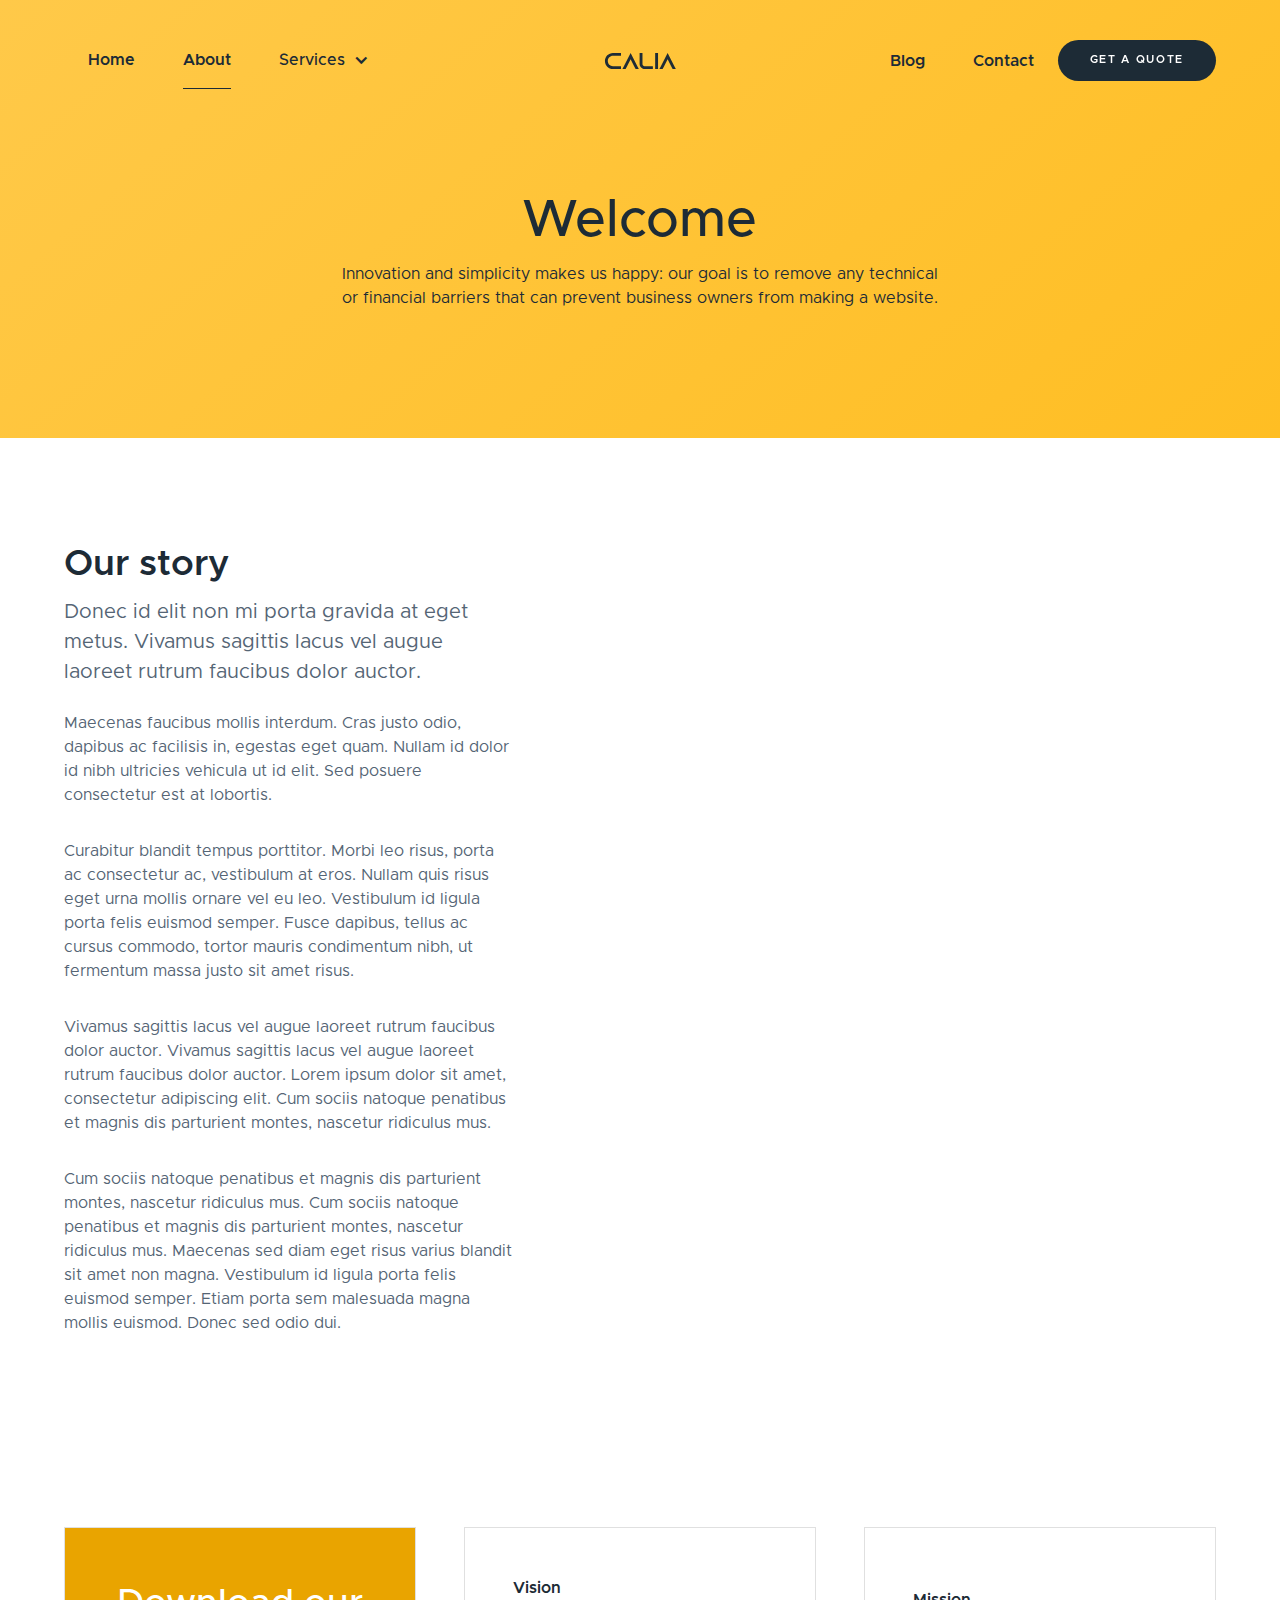
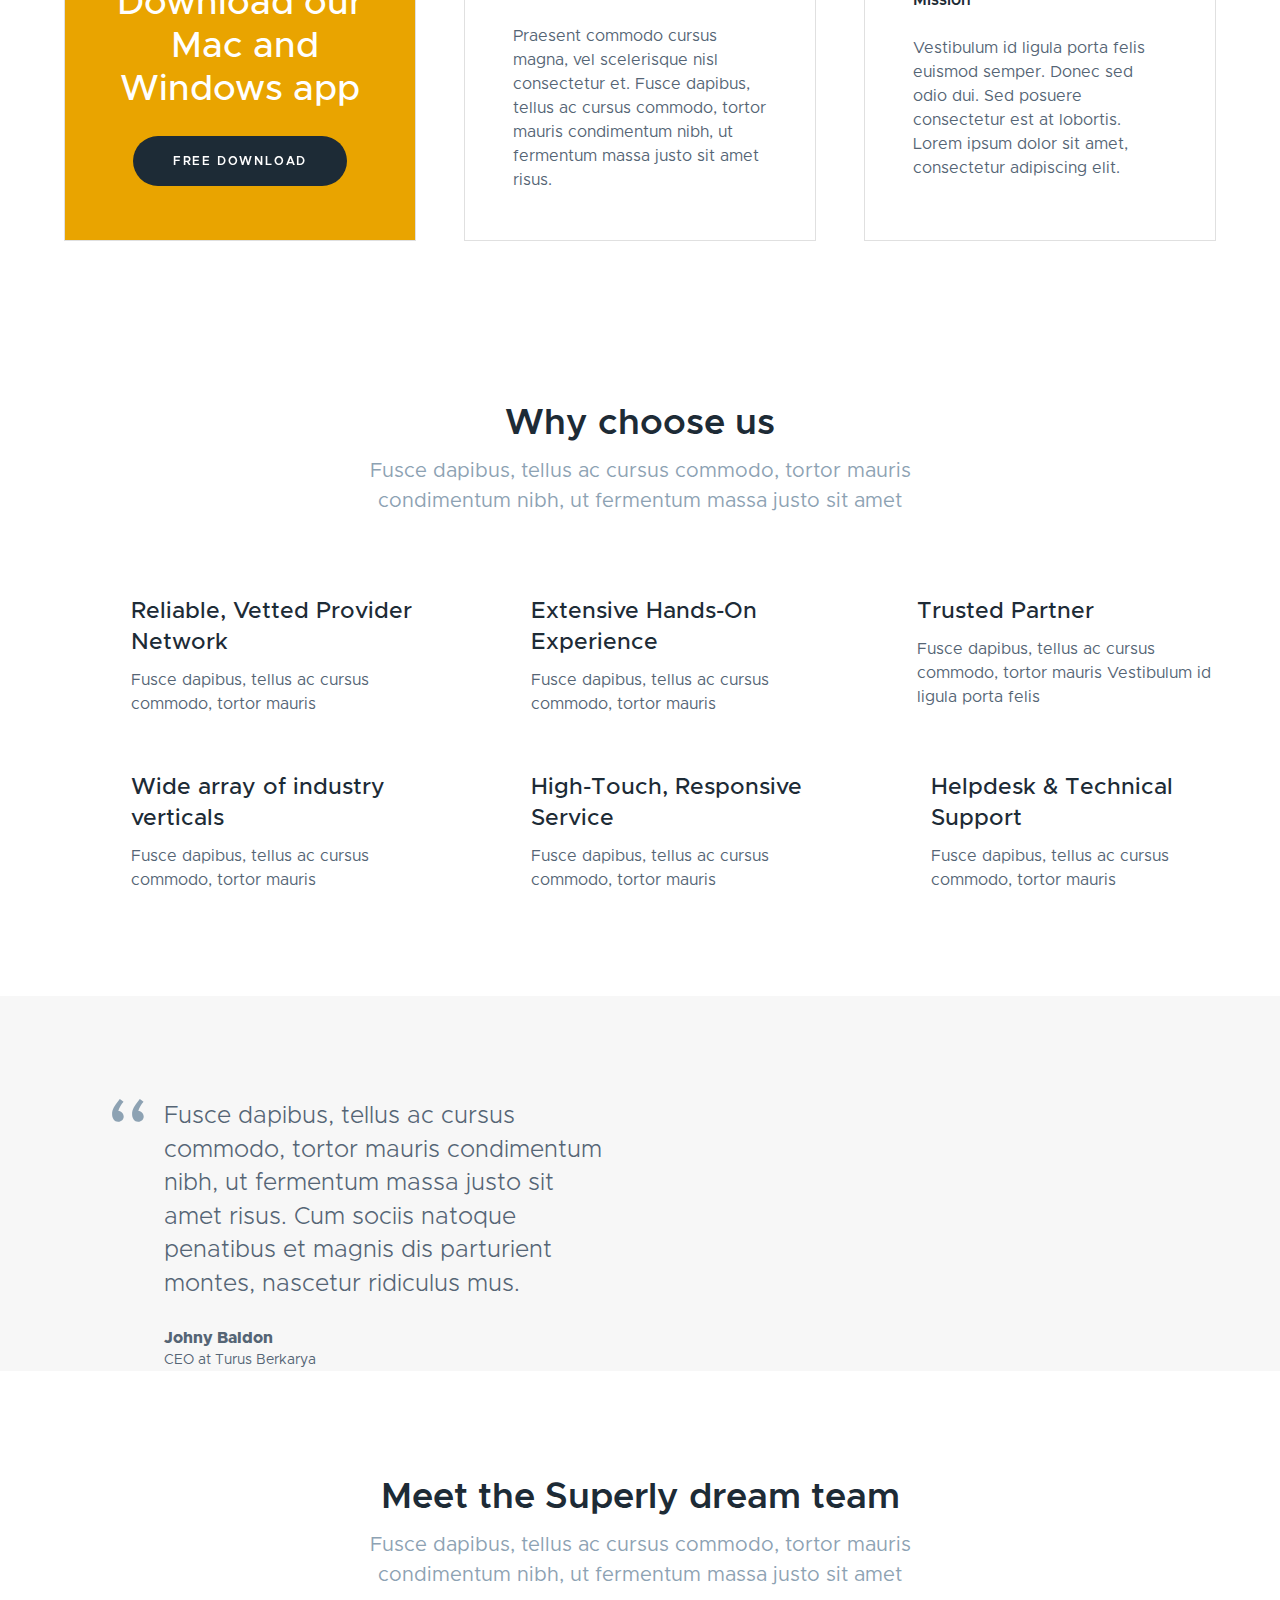
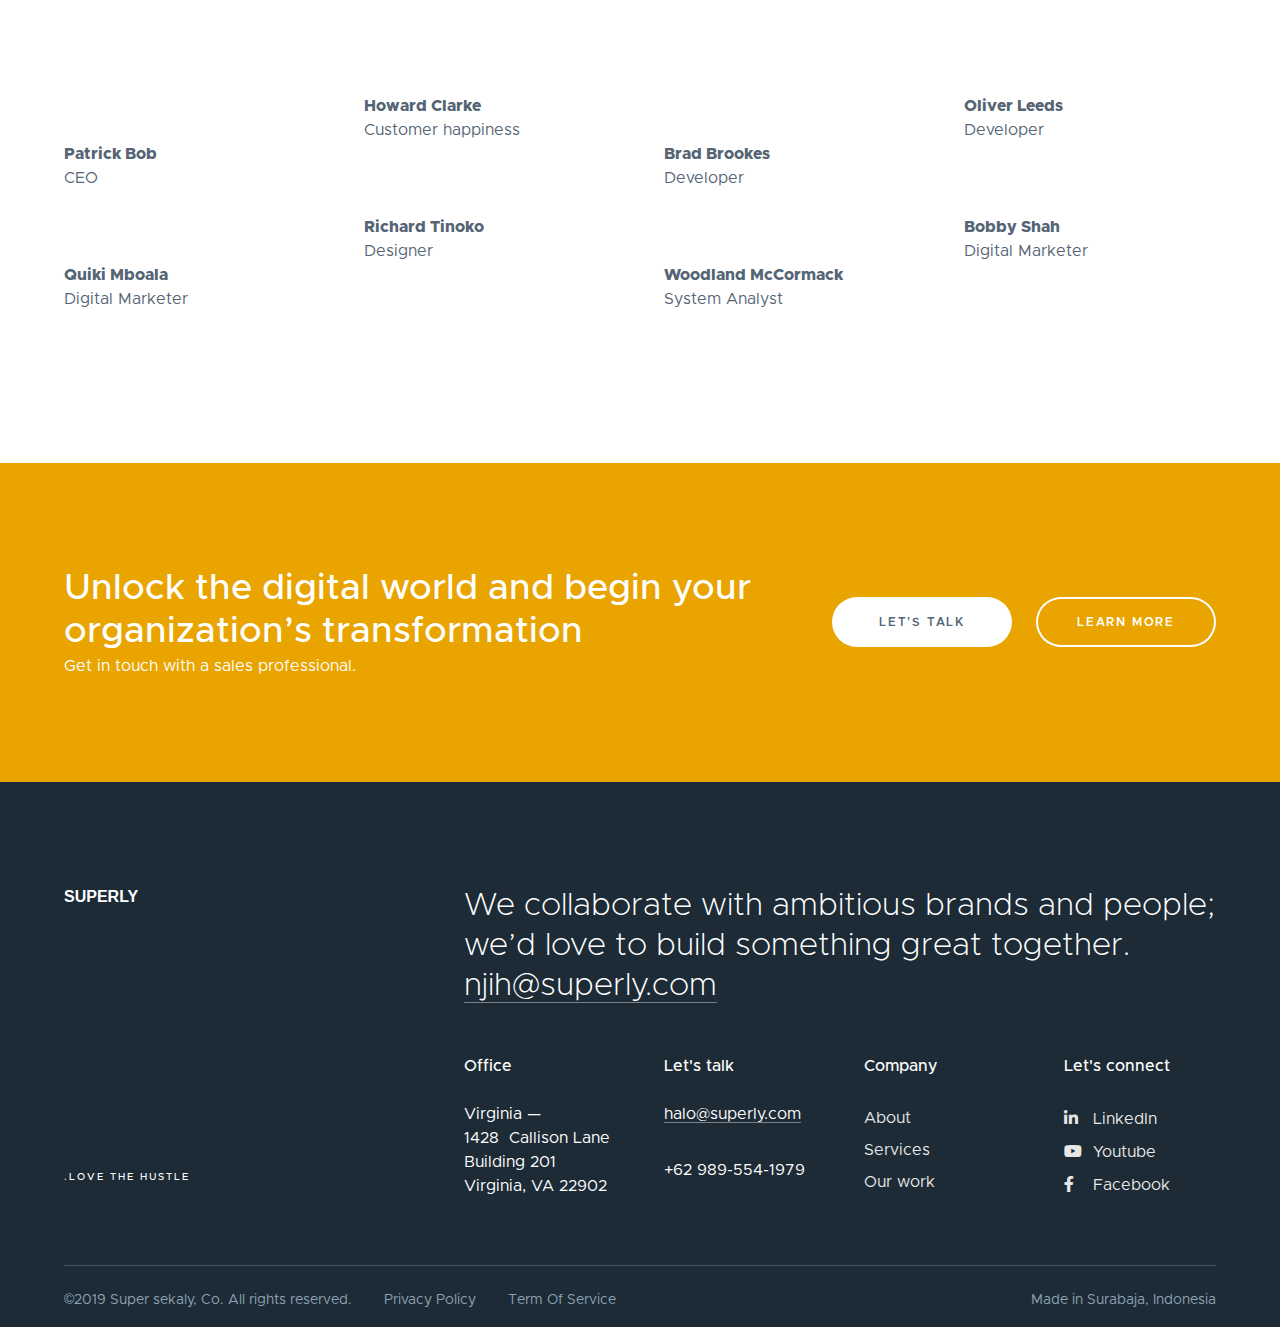
==== shinrai checker/about.html @ 0f49e147 "managed  folder" ====
<!DOCTYPE html>
<!--  Last Published: Fri Oct 25 2019 03:42:28 GMT+0000 (UTC)  -->
<html data-wf-page="5d92f34a3cfc5c93781f4ec6" data-wf-site="5d92ce8e9461c33d97feafcf">

<head>
    <meta charset="utf-8">
    <title>About</title>
    <meta content="About" property="og:title">
    <meta content="width=device-width, initial-scale=1" name="viewport">
    <link href="css/normalize.css" rel="stylesheet" type="text/css">
    <link href="css/components.css" rel="stylesheet" type="text/css">
    <link href="css/calia.css" rel="stylesheet" type="text/css">
    <link href="https://via.placeholder.com/1000x600.png?text=IMAGE" rel="shortcut icon" type="image/x-icon">
    <link href="https://via.placeholder.com/1000x600.png?text=IMAGE" rel="apple-touch-icon">
</head>

<body>
    <!-- Header Start -->
    <header class="navigation-section position-absolute">
        <div class="navigation-overlay"></div>
        <div class="navigation-and-offcanvas">
            <div class="col no-margin-bottom lg-5 md-basis-uato">
                <nav class="navigation-menu"><a href="index.html" class="nav-link">Home</a><a href="about.html" class="nav-link w--current">About</a>
                    <div data-hover="1" data-delay="0" data-w-id="83a36909-9554-440b-ec90-d232c2c0c83d" class="nav-dropdown w-dropdown">
                        <div class="nav-dropdown-toggle w-dropdown-toggle">
                            <a href="services.html" class="nav-link-block w-inline-block">
                                <div>Services</div>
                                <div class="dropdown-icon w-icon-dropdown-toggle"></div>
                            </a>
                        </div>
                        <nav class="dropdown-list w-dropdown-list"><a href="finance-transformation.html" class="dropdown-link w-dropdown-link">Finance Transformation</a><a href="lean-finance.html" class="dropdown-link w-dropdown-link">Lean finance</a><a href="Finance-strategy.html" class="dropdown-link w-dropdown-link">Finance strategy</a><a href="family-investment.html" class="dropdown-link w-dropdown-link">Family investment</a></nav>
                    </div>
                </nav>
            </div>
            <div class="col lg-2 md-basis-auto md-order-first no-margin-bottom-lg"><a href="#" class="brand margin-left-right-24px w-inline-block"><img src="images/-asset-calia-dark.svg" alt=""></a></div>
            <div class="col no-margin-bottom lg-5">
                <nav class="navigation-menu justify-end"><a href="blog.html" class="nav-link">Blog</a><a href="general-contact.html" class="nav-link">Contact</a>
                    <a data-w-id="e02ef0fd-d341-7eaf-5ed3-b53528c9af97" href="quote.html" class="button-primary animated is-small alignself-center is-dark md-margin-top-small w-inline-block">
                        <div class="button-primary-text">get a quote</div>
                        <div class="button-primary-text for-hover">let&#x27;s go <span class="fa margin-left"></span></div>
                    </a>
                </nav>
            </div>
            <a data-w-id="83a36909-9554-440b-ec90-d232c2c0c85f" href="#" class="c-nav__close-button w-inline-block">
                <div class="iconfont is-offcanvas-close-button"><em class="iconfont__no-italize"></em></div>
            </a>
        </div>
        <div class="mobile-navigation-bar"><a href="#" class="brand w-inline-block"><img src="https://via.placeholder.com/1000x600.png?text=IMAGE" width="35" alt="" class="logo-image">
                <div class="logotype">Custom</div>
            </a>
            <a data-w-id="83a36909-9554-440b-ec90-d232c2c0c868" href="#" class="burger-button w-inline-block">
                <div class="iconfont is-burger"><em class="iconfont__no-italize"></em></div>
            </a>
        </div>
    </header>
    <!-- Header End -->
    <!-- Hero Start -->
    <div class="section is-hero has-gradient position-relative overflow-hidden is-subpage">
        <div class="container position-relative">
            <div class="col block-centered text-align-center lg-7 md-12">
                <h1>Welcome</h1>
                <div class="padding-left padding-right margin-bottom is-heading-color">Innovation and simplicity makes us happy: our goal is to remove any technical or financial barriers that can prevent business owners from making a website.</div>
            </div>
        </div><img src="https://via.placeholder.com/1000x600.png?text=IMAGE" alt="" class="header-image">
    </div>
    <!-- Hero End -->
    <div class="section no-padding-bottom">
        <div class="container">
            <div class="col lg-5 alignself-center md-12">
                <h2>Our story</h2>
                <div class="text-medium margin-bottom">Donec id elit non mi porta gravida at eget metus. Vivamus sagittis lacus vel augue laoreet rutrum faucibus dolor auctor.</div>
                <div class="w-richtext">
                    <p>Maecenas faucibus mollis interdum. Cras justo odio, dapibus ac facilisis in, egestas eget quam. Nullam id dolor id nibh ultricies vehicula ut id elit. Sed posuere consectetur est at lobortis.</p>
                    <p>Curabitur blandit tempus porttitor. Morbi leo risus, porta ac consectetur ac, vestibulum at eros. Nullam quis risus eget urna mollis ornare vel eu leo. Vestibulum id ligula porta felis euismod semper. Fusce dapibus, tellus ac cursus commodo, tortor mauris condimentum nibh, ut fermentum massa justo sit amet risus.</p>
                    <p>Vivamus sagittis lacus vel augue laoreet rutrum faucibus dolor auctor. Vivamus sagittis lacus vel augue laoreet rutrum faucibus dolor auctor. Lorem ipsum dolor sit amet, consectetur adipiscing elit. Cum sociis natoque penatibus et magnis dis parturient montes, nascetur ridiculus mus.</p>
                    <p>Cum sociis natoque penatibus et magnis dis parturient montes, nascetur ridiculus mus. Cum sociis natoque penatibus et magnis dis parturient montes, nascetur ridiculus mus. Maecenas sed diam eget risus varius blandit sit amet non magna. Vestibulum id ligula porta felis euismod semper. Etiam porta sem malesuada magna mollis euismod. Donec sed odio dui.</p>
                </div>
            </div>
            <div class="col lg-1 no-margin-bottom"></div>
            <div class="col lg-6 md-12 order-first md-text-align-center"><img src="https://via.placeholder.com/1000x600.png?text=IMAGE 800w" sizes="(max-width: 479px) 90vw, (max-width: 851px) 94vw, (max-width: 991px) 800px, 45vw" alt=""></div>
        </div>
    </div>
    <div class="section no-padding-bottom">
        <div class="container flex-horizontal">
            <div class="col lg-4 md-6 block-centered sm-12">
                <div class="box has-bg-color">
                    <div class="size-h2 text-align-center margin-bottom on-dark">Download our  Mac and Windows app</div>
                    <a data-w-id="5597e307-e204-df18-79a2-5a831e1ea092" href="#" class="button-primary animated block-centered is-dark w-inline-block">
                        <div style="-webkit-transform:translate3d(0, 0PX, 0) scale3d(1, 1, 1) rotateX(0) rotateY(0) rotateZ(0) skew(0, 0);-moz-transform:translate3d(0, 0PX, 0) scale3d(1, 1, 1) rotateX(0) rotateY(0) rotateZ(0) skew(0, 0);-ms-transform:translate3d(0, 0PX, 0) scale3d(1, 1, 1) rotateX(0) rotateY(0) rotateZ(0) skew(0, 0);transform:translate3d(0, 0PX, 0) scale3d(1, 1, 1) rotateX(0) rotateY(0) rotateZ(0) skew(0, 0);opacity:1" class="button-primary-text">free download</div>
                        <div style="opacity:0;display:block;-webkit-transform:translate3d(0, 20PX, 0) scale3d(1, 1, 1) rotateX(0) rotateY(0) rotateZ(0) skew(0, 0);-moz-transform:translate3d(0, 20PX, 0) scale3d(1, 1, 1) rotateX(0) rotateY(0) rotateZ(0) skew(0, 0);-ms-transform:translate3d(0, 20PX, 0) scale3d(1, 1, 1) rotateX(0) rotateY(0) rotateZ(0) skew(0, 0);transform:translate3d(0, 20PX, 0) scale3d(1, 1, 1) rotateX(0) rotateY(0) rotateZ(0) skew(0, 0)" class="button-primary-text for-hover">let&#x27;s go <span class="fa margin-left"></span></div>
                    </a>
                </div>
            </div>
            <div class="col lg-4 md-6 sm-12">
                <div class="box">
                    <h4 class="margin-bottom">Vision</h4>
                    <div>Praesent commodo cursus magna, vel scelerisque nisl consectetur et. Fusce dapibus, tellus ac cursus commodo, tortor mauris condimentum nibh, ut fermentum massa justo sit amet risus.</div>
                </div>
            </div>
            <div class="col lg-4 md-6 sm-12">
                <div class="box">
                    <h4 class="margin-bottom">Mission</h4>
                    <div>Vestibulum id ligula porta felis euismod semper. Donec sed odio dui. Sed posuere consectetur est at lobortis. Lorem ipsum dolor sit amet, consectetur adipiscing elit.</div>
                </div>
            </div>
        </div>
    </div>
  <div class="section">
    <div class="container">
      <div class="col block-centered text-align-center lg-6 md-12">
        <h2>Why choose us</h2>
        <div class="text-medium low-text-contrast margin-bottom">Fusce dapibus, tellus ac cursus commodo, tortor mauris condimentum nibh, ut fermentum massa justo sit amet </div>
      </div>
    </div>
    <div class="container is-wrapping">
      <div class="col lg-4 sm-6 xs-12 md-6">
        <div class="flex-horizontal"><img src="https://via.placeholder.com/1000x600.png?text=IMAGE" width="64" alt="" class="alignself-top">
          <div class="margin-left">
            <h3>Reliable, Vetted Provider Network</h3>
            <div>Fusce dapibus, tellus ac cursus commodo, tortor mauris </div>
          </div>
        </div>
      </div>
      <div class="col lg-4 sm-6 xs-12 md-6">
        <div class="flex-horizontal"><img src="https://via.placeholder.com/1000x600.png?text=IMAGE" width="64" alt="" class="alignself-top">
          <div class="margin-left">
            <h3>Extensive Hands-On Experience</h3>
            <div>Fusce dapibus, tellus ac cursus commodo, tortor mauris </div>
          </div>
        </div>
      </div>
      <div class="col lg-4 sm-6 xs-12 md-6">
        <div class="flex-horizontal"><img src="https://via.placeholder.com/1000x600.png?text=IMAGE" width="64" alt="" class="alignself-top">
          <div class="margin-left">
            <h3>Trusted Partner</h3>
            <div>Fusce dapibus, tellus ac cursus commodo, tortor mauris Vestibulum id ligula porta felis </div>
          </div>
        </div>
      </div>
      <div class="col lg-4 sm-6 xs-12 md-6">
        <div class="flex-horizontal"><img src="https://via.placeholder.com/1000x600.png?text=IMAGE" width="64" alt="" class="alignself-top">
          <div class="margin-left">
            <h3>Wide array of industry verticals</h3>
            <div>Fusce dapibus, tellus ac cursus commodo, tortor mauris </div>
          </div>
        </div>
      </div>
      <div class="col lg-4 sm-6 xs-12 md-6">
        <div class="flex-horizontal"><img src="https://via.placeholder.com/1000x600.png?text=IMAGE" width="64" alt="" class="alignself-top">
          <div class="margin-left">
            <h3>High-Touch, Responsive Service</h3>
            <div>Fusce dapibus, tellus ac cursus commodo, tortor mauris </div>
          </div>
        </div>
      </div>
      <div class="col lg-4 sm-6 xs-12 md-6">
        <div class="flex-horizontal"><img src="https://via.placeholder.com/1000x600.png?text=IMAGE" width="64" alt="" class="alignself-top">
          <div class="margin-left">
            <h3>Helpdesk &amp; Technical Support</h3>
            <div>Fusce dapibus, tellus ac cursus commodo, tortor mauris </div>
          </div>
        </div>
      </div>
    </div>
  </div>
    <div class="section no-padding-bottom has-bg-accent">
        <div class="container flexh-align-center">
            <div class="col no-margin-bottom lg-6 md-12 order-last"><img src="https://via.placeholder.com/1000x600.png?text=IMAGE" alt=""></div>
            <div class="col lg-1"></div>
            <div class="col no-margin-bottom lg-5 position-relative md-12">
                <div class="text-large weight-is-thin margin-bottom">Fusce dapibus, tellus ac cursus commodo, tortor mauris condimentum nibh, ut fermentum massa justo sit amet risus. Cum sociis natoque penatibus et magnis dis parturient montes, nascetur ridiculus mus.</div>
                <div class="is-bold">Johny Baldon</div>
                <div class="text-small">CEO at Turus Berkarya</div>
                <div class="c-quote__marker">“</div>
            </div>
        </div>
    </div>
    <div class="section">
        <div class="container">
            <div class="col lg-6 md-12 block-centered text-align-center">
                <h2>Meet the Superly dream team </h2>
                <div class="text-medium low-text-contrast margin-bottom">Fusce dapibus, tellus ac cursus commodo, tortor mauris condimentum nibh, ut fermentum massa justo sit amet </div>
            </div>
        </div>
        <div class="container flex-horizontal">
            <div class="col lg-3 shift-down-double md-6 xs-12">
                <div class="c-team2"><img src="https://via.placeholder.com/1000x600.png?text=IMAGE" alt="" class="margin-bottom">
                    <div><strong>Patrick Bob</strong><br>CEO</div>
                </div>
                <div class="c-team2"><img src="https://via.placeholder.com/1000x600.png?text=IMAGE" alt="" class="margin-bottom">
                    <div><strong>Quiki Mboala</strong><br>Digital Marketer</div>
                </div>
            </div>
            <div class="col lg-3 md-6 xs-12">
                <div class="c-team2"><img src="https://via.placeholder.com/1000x600.png?text=IMAGE" alt="" class="margin-bottom">
                    <div><strong>Howard Clarke</strong><br>Customer happiness</div>
                </div>
                <div class="c-team2"><img src="https://via.placeholder.com/1000x600.png?text=IMAGE" alt="" class="margin-bottom">
                    <div><strong>Richard Tinoko</strong><br>Designer</div>
                </div>
            </div>
            <div class="col lg-3 shift-down-double md-6 xs-12">
                <div class="c-team2"><img src="https://via.placeholder.com/1000x600.png?text=IMAGE" alt="" class="margin-bottom">
                    <div><strong>Brad Brookes</strong><br>Developer</div>
                </div>
                <div class="c-team2"><img src="https://via.placeholder.com/1000x600.png?text=IMAGE" alt="" class="margin-bottom">
                    <div><strong>Woodland McCormack</strong><br>System Analyst</div>
                </div>
            </div>
            <div class="col lg-3 md-6 xs-12">
                <div class="c-team2"><img src="https://via.placeholder.com/1000x600.png?text=IMAGE" alt="" class="margin-bottom">
                    <div><strong>Oliver Leeds</strong><br>Developer</div>
                </div>
                <div class="c-team2"><img src="https://via.placeholder.com/1000x600.png?text=IMAGE" alt="" class="margin-bottom">
                    <div><strong>Bobby Shah</strong><br>Digital Marketer</div>
                </div>
            </div>
        </div>
    </div>
    <div class="section has-bg-image2 position-relative overflow-hidden">
        <div class="container">
            <div class="col lg-12">
                <div class="c-cta1 on-dark">
                    <div class="md-margin-bottom cta-text">
                        <div class="size-h2 on-dark">Unlock the digital world and begin your organization’s transformation</div>
                        <div>Get in touch with a sales professional.</div>
                    </div>
                    <div class="basis400">
                        <a href="#" class="button-primary margin-right is-white w-inline-block">
                            <div class="button-primary-text">Let&#x27;s talk</div>
                        </a>
                        <a href="#" class="button-primary is-ghost on-dark w-inline-block">
                            <div class="button-primary-text">learn more</div>
                        </a>
                    </div>
                </div>
            </div>
        </div><img src="https://via.placeholder.com/1000x600.png?text=IMAGE" alt="" class="header-image position2">
    </div>
    <!-- Footer Start -->
    <footer class="section padding-bottom-16 is-dark">
        <div class="container flex-horizontal">
            <div class="col lg-3 flexv-space-between md-12">
                <h3 class="logotype on-dark">Superly</h3>
                <div class="footer-tagline margin-bottom">.love the hustle</div>
            </div>
            <div class="col lg-1 no-margin-bottom"></div>
            <div class="col lg-8 md-12">
                <div class="text-xlarge is-thin margin-bottom-double">We collaborate with ambitious brands and people; we’d love to build something great together.<br><a href="mailto:monggo@nikisae.ninja" class="email-footer">njih@superly.com</a></div>
                <div class="container container-nested is-wrapped">
                    <div class="col lg-3 no-margin-bottom-lg md-12">
                        <div class="size-h4 margin-bottom on-dark">Office</div>
                        <div>Virginia —<br>1428  Callison Lane Building 201<br>Virginia, VA 22902</div>
                    </div>
                    <div class="col lg-3 md-12 no-margin-bottom">
                        <div class="size-h4 margin-bottom on-dark">Let&#x27;s talk</div>
                        <p><a href="mailto:halo@nikisae.ninja" class="email-footer">halo@superly.com</a></p>
                        <div><a href="tel:+62989554979" class="phone-footer">+62 989-554-1979</a></div>
                    </div>
                    <div class="col lg-3 no-margin-bottom-lg md-12">
                        <div class="size-h4 margin-bottom on-dark">Company</div><a href="#" class="footer-nav-link on-dark">About</a><a href="#" class="footer-nav-link on-dark">Services</a><a href="#" class="footer-nav-link on-dark">Our work</a>
                    </div>
                    <div class="col lg-3 no-margin-bottom-lg md-12">
                        <div class="size-h4 margin-bottom on-dark">Let&#x27;s connect</div>
                        <a href="#" class="footer-nav-link on-dark w-inline-block">
                            <div><span class="fa-brand-2 w24"></span> LinkedIn</div>
                        </a>
                        <a href="#" class="footer-nav-link on-dark w-inline-block">
                            <div><span class="fa-brand-2 w24"></span> Youtube</div>
                        </a>
                        <a href="#" class="footer-nav-link on-dark w-inline-block">
                            <div><span class="fa-brand-2 w24"></span> Facebook</div>
                        </a><a href="#" class="footer-nav-link on-dark w-inline-block"></a>
                    </div>
                </div>
            </div>
        </div>
        <div class="container">
            <div class="col lg-12 margin-bottom">
                <div class="hr on-dark opacity"></div>
            </div>
        </div>
        <div class="container">
            <div class="col lg-6 no-margin-bottom md-12 md-order-last">
                <div class="low-text-contrast text-small flexh-space-between md-flex-vertical">
                    <div class="md-order-last">©2019 Super sekaly, Co. All rights reserved. </div><a href="#" class="footer-bottom-link on-dark">Privacy Policy</a><a href="#" class="footer-bottom-link on-dark">Term Of Service</a>
                </div>
            </div>
            <div class="col lg-6 no-margin-bottom md-12">
                <div class="w100 text-align-right footer-bottom md-text-align-left">Made in Surabaja, Indonesia</div>
            </div>
        </div>
    </footer>
    <!-- Footer End -->
    <script src="js/jquery-3.4.1.min.js" type="text/javascript"></script>
    <script src="js/calia.js" type="text/javascript"></script>
    <!-- [if lte IE 9]><script src="https://cdnjs.cloudflare.com/ajax/libs/placeholders/3.0.2/placeholders.min.js"></script><![endif] -->
</body>

</html>
---- shinrai checker/css/components.css ----
@font-face {
  font-family: 'webflow-icons';
  src: url("[data-uri]") format('truetype');
  font-weight: normal;
  font-style: normal;
}
[class^="w-icon-"],
[class*=" w-icon-"] {
  /* use !important to prevent issues with browser extensions that change fonts */
  font-family: 'webflow-icons' !important;
  speak: none;
  font-style: normal;
  font-weight: normal;
  font-variant: normal;
  text-transform: none;
  line-height: 1;
  /* Better Font Rendering =========== */
  -webkit-font-smoothing: antialiased;
  -moz-osx-font-smoothing: grayscale;
}
.w-icon-slider-right:before {
  content: "\e600";
}
.w-icon-slider-left:before {
  content: "\e601";
}
.w-icon-nav-menu:before {
  content: "\e602";
}
.w-icon-arrow-down:before,
.w-icon-dropdown-toggle:before {
  content: "\e603";
}
.w-icon-file-upload-remove:before {
  content: "\e900";
}
.w-icon-file-upload-icon:before {
  content: "\e903";
}
* {
  -webkit-box-sizing: border-box;
  -moz-box-sizing: border-box;
  box-sizing: border-box;
}
html {
  height: 100%;
}
body {
  margin: 0;
  min-height: 100%;
  background-color: #fff;
  font-family: Arial, sans-serif;
  font-size: 14px;
  line-height: 20px;
  color: #333;
}
img {
  max-width: 100%;
  vertical-align: middle;
  display: inline-block;
}
html.w-mod-touch * {
  background-attachment: scroll !important;
}
.w-block {
  display: block;
}
.w-inline-block {
  max-width: 100%;
  display: inline-block;
}
.w-clearfix:before,
.w-clearfix:after {
  content: " ";
  display: table;
  grid-column-start: 1;
  grid-row-start: 1;
  grid-column-end: 2;
  grid-row-end: 2;
}
.w-clearfix:after {
  clear: both;
}
.w-hidden {
  display: none;
}
.w-button {
  display: inline-block;
  padding: 9px 15px;
  background-color: #3898EC;
  color: white;
  border: 0;
  line-height: inherit;
  text-decoration: none;
  cursor: pointer;
  border-radius: 0;
}
input.w-button {
  -webkit-appearance: button;
}
html[data-w-dynpage] [data-w-cloak] {
  color: transparent !important;
}
.w-webflow-badge,
.w-webflow-badge * {
  position: static;
  left: auto;
  top: auto;
  right: auto;
  bottom: auto;
  z-index: auto;
  display: block;
  visibility: visible;
  overflow: visible;
  overflow-x: visible;
  overflow-y: visible;
  box-sizing: border-box;
  width: auto;
  height: auto;
  max-height: none;
  max-width: none;
  min-height: 0;
  min-width: 0;
  margin: 0;
  padding: 0;
  float: none;
  clear: none;
  border: 0 none transparent;
  border-radius: 0;
  background: none;
  background-image: none;
  background-position: 0% 0%;
  background-size: auto auto;
  background-repeat: repeat;
  background-origin: padding-box;
  background-clip: border-box;
  background-attachment: scroll;
  background-color: transparent;
  box-shadow: none;
  opacity: 1.0;
  transform: none;
  transition: none;
  direction: ltr;
  font-family: inherit;
  font-weight: inherit;
  color: inherit;
  font-size: inherit;
  line-height: inherit;
  font-style: inherit;
  font-variant: inherit;
  text-align: inherit;
  letter-spacing: inherit;
  text-decoration: inherit;
  text-indent: 0;
  text-transform: inherit;
  list-style-type: disc;
  text-shadow: none;
  font-smoothing: auto;
  vertical-align: baseline;
  cursor: inherit;
  white-space: inherit;
  word-break: normal;
  word-spacing: normal;
  word-wrap: normal;
}
.w-webflow-badge {
  position: fixed !important;
  display: inline-block !important;
  visibility: visible !important;
  opacity: 1 !important;
  z-index: 2147483647 !important;
  top: auto !important;
  right: 12px !important;
  bottom: 12px !important;
  left: auto !important;
  color: #AAADB0 !important;
  background-color: #fff !important;
  border-radius: 3px !important;
  padding: 6px 8px 6px 6px !important;
  font-size: 12px !important;
  opacity: 1.0 !important;
  line-height: 14px !important;
  text-decoration: none !important;
  transform: none !important;
  margin: 0 !important;
  width: auto !important;
  height: auto !important;
  overflow: visible !important;
  white-space: nowrap;
  box-shadow: 0 0 0 1px rgba(0, 0, 0, 0.1), 0px 1px 3px rgba(0, 0, 0, 0.1);
  cursor: pointer;
}
.w-webflow-badge > img {
  display: inline-block !important;
  visibility: visible !important;
  opacity: 1 !important;
  vertical-align: middle !important;
}
h1,
h2,
h3,
h4,
h5,
h6 {
  font-weight: bold;
  margin-bottom: 10px;
}
h1 {
  font-size: 38px;
  line-height: 44px;
  margin-top: 20px;
}
h2 {
  font-size: 32px;
  line-height: 36px;
  margin-top: 20px;
}
h3 {
  font-size: 24px;
  line-height: 30px;
  margin-top: 20px;
}
h4 {
  font-size: 18px;
  line-height: 24px;
  margin-top: 10px;
}
h5 {
  font-size: 14px;
  line-height: 20px;
  margin-top: 10px;
}
h6 {
  font-size: 12px;
  line-height: 18px;
  margin-top: 10px;
}
p {
  margin-top: 0;
  margin-bottom: 10px;
}
blockquote {
  margin: 0 0 10px 0;
  padding: 10px 20px;
  border-left: 5px solid #E2E2E2;
  font-size: 18px;
  line-height: 22px;
}
figure {
  margin: 0;
  margin-bottom: 10px;
}
figcaption {
  margin-top: 5px;
  text-align: center;
}
ul,
ol {
  margin-top: 0px;
  margin-bottom: 10px;
  padding-left: 40px;
}
.w-list-unstyled {
  padding-left: 0;
  list-style: none;
}
.w-embed:before,
.w-embed:after {
  content: " ";
  display: table;
  grid-column-start: 1;
  grid-row-start: 1;
  grid-column-end: 2;
  grid-row-end: 2;
}
.w-embed:after {
  clear: both;
}
.w-video {
  width: 100%;
  position: relative;
  padding: 0;
}
.w-video iframe,
.w-video object,
.w-video embed {
  position: absolute;
  top: 0;
  left: 0;
  width: 100%;
  height: 100%;
}
fieldset {
  padding: 0;
  margin: 0;
  border: 0;
}
button,
html input[type="button"],
input[type="reset"] {
  border: 0;
  cursor: pointer;
  -webkit-appearance: button;
}
.w-form {
  margin: 0 0 15px;
}
.w-form-done {
  display: none;
  padding: 20px;
  text-align: center;
  background-color: #dddddd;
}
.w-form-fail {
  display: none;
  margin-top: 10px;
  padding: 10px;
  background-color: #ffdede;
}
label {
  display: block;
  margin-bottom: 5px;
  font-weight: bold;
}
.w-input,
.w-select {
  display: block;
  width: 100%;
  height: 38px;
  padding: 8px 12px;
  margin-bottom: 10px;
  font-size: 14px;
  line-height: 1.428571429;
  color: #333333;
  vertical-align: middle;
  background-color: #ffffff;
  border: 1px solid #cccccc;
}
.w-input:-moz-placeholder,
.w-select:-moz-placeholder {
  color: #999;
}
.w-input::-moz-placeholder,
.w-select::-moz-placeholder {
  color: #999;
  opacity: 1;
}
.w-input:-ms-input-placeholder,
.w-select:-ms-input-placeholder {
  color: #999;
}
.w-input::-webkit-input-placeholder,
.w-select::-webkit-input-placeholder {
  color: #999;
}
.w-input:focus,
.w-select:focus {
  border-color: #3898EC;
  outline: 0;
}
.w-input[disabled],
.w-select[disabled],
.w-input[readonly],
.w-select[readonly],
fieldset[disabled] .w-input,
fieldset[disabled] .w-select {
  cursor: not-allowed;
  background-color: #eeeeee;
}
textarea.w-input,
textarea.w-select {
  height: auto;
}
.w-select {
  background-color: #f3f3f3;
}
.w-select[multiple] {
  height: auto;
}
.w-form-label {
  display: inline-block;
  cursor: pointer;
  font-weight: normal;
  margin-bottom: 0px;
}
.w-radio {
  display: block;
  margin-bottom: 5px;
  padding-left: 20px;
}
.w-radio:before,
.w-radio:after {
  content: " ";
  display: table;
  grid-column-start: 1;
  grid-row-start: 1;
  grid-column-end: 2;
  grid-row-end: 2;
}
.w-radio:after {
  clear: both;
}
.w-radio-input {
  margin: 4px 0 0;
  margin-top: 1px \9;
  line-height: normal;
  float: left;
  margin-left: -20px;
}
.w-radio-input {
  margin-top: 3px;
}
.w-file-upload {
  display: block;
  margin-bottom: 10px;
}
.w-file-upload-input {
  width: 0.1px;
  height: 0.1px;
  opacity: 0;
  overflow: hidden;
  position: absolute;
  z-index: -100;
}
.w-file-upload-default,
.w-file-upload-uploading,
.w-file-upload-success {
  display: inline-block;
  color: #333333;
}
.w-file-upload-error {
  display: block;
  margin-top: 10px;
}
.w-file-upload-default.w-hidden,
.w-file-upload-uploading.w-hidden,
.w-file-upload-error.w-hidden,
.w-file-upload-success.w-hidden {
  display: none;
}
.w-file-upload-uploading-btn {
  display: flex;
  font-size: 14px;
  font-weight: normal;
  cursor: pointer;
  margin: 0;
  padding: 8px 12px;
  border: 1px solid #cccccc;
  background-color: #fafafa;
}
.w-file-upload-file {
  display: flex;
  flex-grow: 1;
  justify-content: space-between;
  margin: 0;
  padding: 8px 9px 8px 11px;
  border: 1px solid #cccccc;
  background-color: #fafafa;
}
.w-file-upload-file-name {
  font-size: 14px;
  font-weight: normal;
  display: block;
}
.w-file-remove-link {
  margin-top: 3px;
  margin-left: 10px;
  width: auto;
  height: auto;
  padding: 3px;
  display: block;
  cursor: pointer;
}
.w-icon-file-upload-remove {
  margin: auto;
  font-size: 10px;
}
.w-file-upload-error-msg {
  display: inline-block;
  color: #ea384c;
  padding: 2px 0;
}
.w-file-upload-info {
  display: inline-block;
  line-height: 38px;
  padding: 0 12px;
}
.w-file-upload-label {
  display: inline-block;
  font-size: 14px;
  font-weight: normal;
  cursor: pointer;
  margin: 0;
  padding: 8px 12px;
  border: 1px solid #cccccc;
  background-color: #fafafa;
}
.w-icon-file-upload-icon,
.w-icon-file-upload-uploading {
  display: inline-block;
  margin-right: 8px;
  width: 20px;
}
.w-icon-file-upload-uploading {
  height: 20px;
}
.w-container {
  margin-left: auto;
  margin-right: auto;
  max-width: 940px;
}
.w-container:before,
.w-container:after {
  content: " ";
  display: table;
  grid-column-start: 1;
  grid-row-start: 1;
  grid-column-end: 2;
  grid-row-end: 2;
}
.w-container:after {
  clear: both;
}
.w-container .w-row {
  margin-left: -10px;
  margin-right: -10px;
}
.w-row:before,
.w-row:after {
  content: " ";
  display: table;
  grid-column-start: 1;
  grid-row-start: 1;
  grid-column-end: 2;
  grid-row-end: 2;
}
.w-row:after {
  clear: both;
}
.w-row .w-row {
  margin-left: 0;
  margin-right: 0;
}
.w-col {
  position: relative;
  float: left;
  width: 100%;
  min-height: 1px;
  padding-left: 10px;
  padding-right: 10px;
}
.w-col .w-col {
  padding-left: 0;
  padding-right: 0;
}
.w-col-1 {
  width: 8.33333333%;
}
.w-col-2 {
  width: 16.66666667%;
}
.w-col-3 {
  width: 25%;
}
.w-col-4 {
  width: 33.33333333%;
}
.w-col-5 {
  width: 41.66666667%;
}
.w-col-6 {
  width: 50%;
}
.w-col-7 {
  width: 58.33333333%;
}
.w-col-8 {
  width: 66.66666667%;
}
.w-col-9 {
  width: 75%;
}
.w-col-10 {
  width: 83.33333333%;
}
.w-col-11 {
  width: 91.66666667%;
}
.w-col-12 {
  width: 100%;
}
.w-hidden-main {
  display: none !important;
}
@media screen and (max-width: 991px) {
  .w-container {
    max-width: 728px;
  }
  .w-hidden-main {
    display: inherit !important;
  }
  .w-hidden-medium {
    display: none !important;
  }
  .w-col-medium-1 {
    width: 8.33333333%;
  }
  .w-col-medium-2 {
    width: 16.66666667%;
  }
  .w-col-medium-3 {
    width: 25%;
  }
  .w-col-medium-4 {
    width: 33.33333333%;
  }
  .w-col-medium-5 {
    width: 41.66666667%;
  }
  .w-col-medium-6 {
    width: 50%;
  }
  .w-col-medium-7 {
    width: 58.33333333%;
  }
  .w-col-medium-8 {
    width: 66.66666667%;
  }
  .w-col-medium-9 {
    width: 75%;
  }
  .w-col-medium-10 {
    width: 83.33333333%;
  }
  .w-col-medium-11 {
    width: 91.66666667%;
  }
  .w-col-medium-12 {
    width: 100%;
  }
  .w-col-stack {
    width: 100%;
    left: auto;
    right: auto;
  }
}
@media screen and (max-width: 767px) {
  .w-hidden-main {
    display: inherit !important;
  }
  .w-hidden-medium {
    display: inherit !important;
  }
  .w-hidden-small {
    display: none !important;
  }
  .w-row,
  .w-container .w-row {
    margin-left: 0;
    margin-right: 0;
  }
  .w-col {
    width: 100%;
    left: auto;
    right: auto;
  }
  .w-col-small-1 {
    width: 8.33333333%;
  }
  .w-col-small-2 {
    width: 16.66666667%;
  }
  .w-col-small-3 {
    width: 25%;
  }
  .w-col-small-4 {
    width: 33.33333333%;
  }
  .w-col-small-5 {
    width: 41.66666667%;
  }
  .w-col-small-6 {
    width: 50%;
  }
  .w-col-small-7 {
    width: 58.33333333%;
  }
  .w-col-small-8 {
    width: 66.66666667%;
  }
  .w-col-small-9 {
    width: 75%;
  }
  .w-col-small-10 {
    width: 83.33333333%;
  }
  .w-col-small-11 {
    width: 91.66666667%;
  }
  .w-col-small-12 {
    width: 100%;
  }
}
@media screen and (max-width: 479px) {
  .w-container {
    max-width: none;
  }
  .w-hidden-main {
    display: inherit !important;
  }
  .w-hidden-medium {
    display: inherit !important;
  }
  .w-hidden-small {
    display: inherit !important;
  }
  .w-hidden-tiny {
    display: none !important;
  }
  .w-col {
    width: 100%;
  }
  .w-col-tiny-1 {
    width: 8.33333333%;
  }
  .w-col-tiny-2 {
    width: 16.66666667%;
  }
  .w-col-tiny-3 {
    width: 25%;
  }
  .w-col-tiny-4 {
    width: 33.33333333%;
  }
  .w-col-tiny-5 {
    width: 41.66666667%;
  }
  .w-col-tiny-6 {
    width: 50%;
  }
  .w-col-tiny-7 {
    width: 58.33333333%;
  }
  .w-col-tiny-8 {
    width: 66.66666667%;
  }
  .w-col-tiny-9 {
    width: 75%;
  }
  .w-col-tiny-10 {
    width: 83.33333333%;
  }
  .w-col-tiny-11 {
    width: 91.66666667%;
  }
  .w-col-tiny-12 {
    width: 100%;
  }
}
.w-widget {
  position: relative;
}
.w-widget-map {
  width: 100%;
  height: 400px;
}
.w-widget-map label {
  width: auto;
  display: inline;
}
.w-widget-map img {
  max-width: inherit;
}
.w-widget-map .gm-style-iw {
  text-align: center;
}
.w-widget-map .gm-style-iw > button {
  display: none !important;
}
.w-widget-twitter {
  overflow: hidden;
}
.w-widget-twitter-count-shim {
  display: inline-block;
  vertical-align: top;
  position: relative;
  width: 28px;
  height: 20px;
  text-align: center;
  background: white;
  border: #758696 solid 1px;
  border-radius: 3px;
}
.w-widget-twitter-count-shim * {
  pointer-events: none;
  -webkit-user-select: none;
  -moz-user-select: none;
  -ms-user-select: none;
  user-select: none;
}
.w-widget-twitter-count-shim .w-widget-twitter-count-inner {
  position: relative;
  font-size: 15px;
  line-height: 12px;
  text-align: center;
  color: #999;
  font-family: serif;
}
.w-widget-twitter-count-shim .w-widget-twitter-count-clear {
  position: relative;
  display: block;
}
.w-widget-twitter-count-shim.w--large {
  width: 36px;
  height: 28px;
  margin-left: 7px;
}
.w-widget-twitter-count-shim.w--large .w-widget-twitter-count-inner {
  font-size: 18px;
  line-height: 18px;
}
.w-widget-twitter-count-shim:not(.w--vertical) {
  margin-left: 5px;
  margin-right: 8px;
}
.w-widget-twitter-count-shim:not(.w--vertical).w--large {
  margin-left: 6px;
}
.w-widget-twitter-count-shim:not(.w--vertical):before,
.w-widget-twitter-count-shim:not(.w--vertical):after {
  top: 50%;
  left: 0;
  border: solid transparent;
  content: " ";
  height: 0;
  width: 0;
  position: absolute;
  pointer-events: none;
}
.w-widget-twitter-count-shim:not(.w--vertical):before {
  border-color: rgba(117, 134, 150, 0);
  border-right-color: #5d6c7b;
  border-width: 4px;
  margin-left: -9px;
  margin-top: -4px;
}
.w-widget-twitter-count-shim:not(.w--vertical).w--large:before {
  border-width: 5px;
  margin-left: -10px;
  margin-top: -5px;
}
.w-widget-twitter-count-shim:not(.w--vertical):after {
  border-color: rgba(255, 255, 255, 0);
  border-right-color: white;
  border-width: 4px;
  margin-left: -8px;
  margin-top: -4px;
}
.w-widget-twitter-count-shim:not(.w--vertical).w--large:after {
  border-width: 5px;
  margin-left: -9px;
  margin-top: -5px;
}
.w-widget-twitter-count-shim.w--vertical {
  width: 61px;
  height: 33px;
  margin-bottom: 8px;
}
.w-widget-twitter-count-shim.w--vertical:before,
.w-widget-twitter-count-shim.w--vertical:after {
  top: 100%;
  left: 50%;
  border: solid transparent;
  content: " ";
  height: 0;
  width: 0;
  position: absolute;
  pointer-events: none;
}
.w-widget-twitter-count-shim.w--vertical:before {
  border-color: rgba(117, 134, 150, 0);
  border-top-color: #5d6c7b;
  border-width: 5px;
  margin-left: -5px;
}
.w-widget-twitter-count-shim.w--vertical:after {
  border-color: rgba(255, 255, 255, 0);
  border-top-color: white;
  border-width: 4px;
  margin-left: -4px;
}
.w-widget-twitter-count-shim.w--vertical .w-widget-twitter-count-inner {
  font-size: 18px;
  line-height: 22px;
}
.w-widget-twitter-count-shim.w--vertical.w--large {
  width: 76px;
}
.w-widget-gplus {
  overflow: hidden;
}
.w-background-video {
  position: relative;
  overflow: hidden;
  height: 500px;
  color: white;
}
.w-background-video > video {
  background-size: cover;
  background-position: 50% 50%;
  position: absolute;
  margin: auto;
  width: 100%;
  height: 100%;
  object-fit: cover;
  z-index: -100;
}
.w-background-video > video::-webkit-media-controls-start-playback-button {
  display: none !important;
  -webkit-appearance: none;
}
.w-slider {
  position: relative;
  height: 300px;
  text-align: center;
  background: #dddddd;
  clear: both;
  -webkit-tap-highlight-color: rgba(0, 0, 0, 0);
  tap-highlight-color: rgba(0, 0, 0, 0);
}
.w-slider-mask {
  position: relative;
  display: block;
  overflow: hidden;
  z-index: 1;
  left: 0;
  right: 0;
  height: 100%;
  white-space: nowrap;
}
.w-slide {
  position: relative;
  display: inline-block;
  vertical-align: top;
  width: 100%;
  height: 100%;
  white-space: normal;
  text-align: left;
}
.w-slider-nav {
  position: absolute;
  z-index: 2;
  top: auto;
  right: 0;
  bottom: 0;
  left: 0;
  margin: auto;
  padding-top: 10px;
  height: 40px;
  text-align: center;
  -webkit-tap-highlight-color: rgba(0, 0, 0, 0);
  tap-highlight-color: rgba(0, 0, 0, 0);
}
.w-slider-nav.w-round > div {
  border-radius: 100%;
}
.w-slider-nav.w-num > div {
  width: auto;
  height: auto;
  padding: 0.2em 0.5em;
  font-size: inherit;
  line-height: inherit;
}
.w-slider-nav.w-shadow > div {
  box-shadow: 0 0 3px rgba(51, 51, 51, 0.4);
}
.w-slider-nav-invert {
  color: #fff;
}
.w-slider-nav-invert > div {
  background-color: rgba(34, 34, 34, 0.4);
}
.w-slider-nav-invert > div.w-active {
  background-color: #222;
}
.w-slider-dot {
  position: relative;
  display: inline-block;
  width: 1em;
  height: 1em;
  background-color: rgba(255, 255, 255, 0.4);
  cursor: pointer;
  margin: 0 3px 0.5em;
  transition: background-color 100ms, color 100ms;
}
.w-slider-dot.w-active {
  background-color: #fff;
}
.w-slider-arrow-left,
.w-slider-arrow-right {
  position: absolute;
  width: 80px;
  top: 0;
  right: 0;
  bottom: 0;
  left: 0;
  margin: auto;
  cursor: pointer;
  overflow: hidden;
  color: white;
  font-size: 40px;
  -webkit-tap-highlight-color: rgba(0, 0, 0, 0);
  tap-highlight-color: rgba(0, 0, 0, 0);
  -webkit-user-select: none;
  -moz-user-select: none;
  -ms-user-select: none;
  user-select: none;
}
.w-slider-arrow-left [class^="w-icon-"],
.w-slider-arrow-right [class^="w-icon-"],
.w-slider-arrow-left [class*=" w-icon-"],
.w-slider-arrow-right [class*=" w-icon-"] {
  position: absolute;
}
.w-slider-arrow-left {
  z-index: 3;
  right: auto;
}
.w-slider-arrow-right {
  z-index: 4;
  left: auto;
}
.w-icon-slider-left,
.w-icon-slider-right {
  top: 0;
  right: 0;
  bottom: 0;
  left: 0;
  margin: auto;
  width: 1em;
  height: 1em;
}
.w-dropdown {
  display: inline-block;
  position: relative;
  text-align: left;
  margin-left: auto;
  margin-right: auto;
  z-index: 900;
}
.w-dropdown-btn,
.w-dropdown-toggle,
.w-dropdown-link {
  position: relative;
  vertical-align: top;
  text-decoration: none;
  color: #222222;
  padding: 20px;
  text-align: left;
  margin-left: auto;
  margin-right: auto;
  white-space: nowrap;
}
.w-dropdown-toggle {
  -webkit-user-select: none;
  -moz-user-select: none;
  -ms-user-select: none;
  user-select: none;
  display: inline-block;
  cursor: pointer;
  padding-right: 40px;
}
.w-icon-dropdown-toggle {
  position: absolute;
  top: 0;
  right: 0;
  bottom: 0;
  margin: auto;
  margin-right: 20px;
  width: 1em;
  height: 1em;
}
.w-dropdown-list {
  position: absolute;
  background: #dddddd;
  display: none;
  min-width: 100%;
}
.w-dropdown-list.w--open {
  display: block;
}
.w-dropdown-link {
  padding: 10px 20px;
  display: block;
  color: #222222;
}
.w-dropdown-link.w--current {
  color: #0082f3;
}
.w-nav[data-collapse="all"] .w-dropdown,
.w-nav[data-collapse="all"] .w-dropdown-toggle {
  display: block;
}
.w-nav[data-collapse="all"] .w-dropdown-list {
  position: static;
}
@media screen and (max-width: 991px) {
  .w-nav[data-collapse="medium"] .w-dropdown,
  .w-nav[data-collapse="medium"] .w-dropdown-toggle {
    display: block;
  }
  .w-nav[data-collapse="medium"] .w-dropdown-list {
    position: static;
  }
}
@media screen and (max-width: 767px) {
  .w-nav[data-collapse="small"] .w-dropdown,
  .w-nav[data-collapse="small"] .w-dropdown-toggle {
    display: block;
  }
  .w-nav[data-collapse="small"] .w-dropdown-list {
    position: static;
  }
  .w-nav-brand {
    padding-left: 10px;
  }
}
@media screen and (max-width: 479px) {
  .w-nav[data-collapse="tiny"] .w-dropdown,
  .w-nav[data-collapse="tiny"] .w-dropdown-toggle {
    display: block;
  }
  .w-nav[data-collapse="tiny"] .w-dropdown-list {
    position: static;
  }
}
/**
 * ## Note
 * Safari (on both iOS and OS X) does not handle viewport units (vh, vw) well.
 * For example percentage units do not work on descendants of elements that
 * have any dimensions expressed in viewport units. It also doesn’t handle them at
 * all in `calc()`.
 */
/**
 * Wrapper around all lightbox elements
 *
 * 1. Since the lightbox can receive focus, IE also gives it an outline.
 * 2. Fixes flickering on Chrome when a transition is in progress
 *    underneath the lightbox.
 */
.w-lightbox-backdrop {
  color: #000;
  cursor: auto;
  font-family: serif;
  font-size: medium;
  font-style: normal;
  font-variant: normal;
  font-weight: normal;
  letter-spacing: normal;
  line-height: normal;
  list-style: disc;
  text-align: start;
  text-indent: 0;
  text-shadow: none;
  text-transform: none;
  visibility: visible;
  white-space: normal;
  word-break: normal;
  word-spacing: normal;
  word-wrap: normal;
  position: fixed;
  top: 0;
  right: 0;
  bottom: 0;
  left: 0;
  color: #fff;
  font-family: "Helvetica Neue", Helvetica, Ubuntu, "Segoe UI", Verdana, sans-serif;
  font-size: 17px;
  line-height: 1.2;
  font-weight: 300;
  text-align: center;
  background: rgba(0, 0, 0, 0.9);
  z-index: 2000;
  outline: 0;
  /* 1 */
  opacity: 0;
  -webkit-user-select: none;
  -moz-user-select: none;
  -ms-user-select: none;
  -webkit-tap-highlight-color: transparent;
  -webkit-transform: translate(0, 0);
  /* 2 */
}
/**
 * Neat trick to bind the rubberband effect to our canvas instead of the whole
 * document on iOS. It also prevents a bug that causes the document underneath to scroll.
 */
.w-lightbox-backdrop,
.w-lightbox-container {
  height: 100%;
  overflow: auto;
  -webkit-overflow-scrolling: touch;
}
.w-lightbox-content {
  position: relative;
  height: 100vh;
  overflow: hidden;
}
.w-lightbox-view {
  position: absolute;
  width: 100vw;
  height: 100vh;
  opacity: 0;
}
.w-lightbox-view:before {
  content: "";
  height: 100vh;
}
/* .w-lightbox-content */
.w-lightbox-group,
.w-lightbox-group .w-lightbox-view,
.w-lightbox-group .w-lightbox-view:before {
  height: 86vh;
}
.w-lightbox-frame,
.w-lightbox-view:before {
  display: inline-block;
  vertical-align: middle;
}
/*
 * 1. Remove default margin set by user-agent on the <figure> element.
 */
.w-lightbox-figure {
  position: relative;
  margin: 0;
  /* 1 */
}
.w-lightbox-group .w-lightbox-figure {
  cursor: pointer;
}
/**
 * IE adds image dimensions as width and height attributes on the IMG tag,
 * but we need both width and height to be set to auto to enable scaling.
 */
.w-lightbox-img {
  width: auto;
  height: auto;
  max-width: none;
}
/**
 * 1. Reset if style is set by user on "All Images"
 */
.w-lightbox-image {
  display: block;
  float: none;
  /* 1 */
  max-width: 100vw;
  max-height: 100vh;
}
.w-lightbox-group .w-lightbox-image {
  max-height: 86vh;
}
.w-lightbox-caption {
  position: absolute;
  right: 0;
  bottom: 0;
  left: 0;
  padding: .5em 1em;
  background: rgba(0, 0, 0, 0.4);
  text-align: left;
  text-overflow: ellipsis;
  white-space: nowrap;
  overflow: hidden;
}
.w-lightbox-embed {
  position: absolute;
  top: 0;
  right: 0;
  bottom: 0;
  left: 0;
  width: 100%;
  height: 100%;
}
.w-lightbox-control {
  position: absolute;
  top: 0;
  width: 4em;
  background-size: 24px;
  background-repeat: no-repeat;
  background-position: center;
  cursor: pointer;
  -webkit-transition: all .3s;
  transition: all .3s;
}
.w-lightbox-left {
  display: none;
  bottom: 0;
  left: 0;
  /* <svg xmlns="http://www.w3.org/2000/svg" viewBox="-20 0 24 40" width="24" height="40"><g transform="rotate(45)"><path d="m0 0h5v23h23v5h-28z" opacity=".4"/><path d="m1 1h3v23h23v3h-26z" fill="#fff"/></g></svg> */
  background-image: url("[data-uri]");
}
.w-lightbox-right {
  display: none;
  right: 0;
  bottom: 0;
  /* <svg xmlns="http://www.w3.org/2000/svg" viewBox="-4 0 24 40" width="24" height="40"><g transform="rotate(45)"><path d="m0-0h28v28h-5v-23h-23z" opacity=".4"/><path d="m1 1h26v26h-3v-23h-23z" fill="#fff"/></g></svg> */
  background-image: url("[data-uri]");
}
/*
 * Without specifying the with and height inside the SVG, all versions of IE render the icon too small.
 * The bug does not seem to manifest itself if the elements are tall enough such as the above arrows.
 * (http://stackoverflow.com/questions/16092114/background-size-differs-in-internet-explorer)
 */
.w-lightbox-close {
  right: 0;
  height: 2.6em;
  /* <svg xmlns="http://www.w3.org/2000/svg" viewBox="-4 0 18 17" width="18" height="17"><g transform="rotate(45)"><path d="m0 0h7v-7h5v7h7v5h-7v7h-5v-7h-7z" opacity=".4"/><path d="m1 1h7v-7h3v7h7v3h-7v7h-3v-7h-7z" fill="#fff"/></g></svg> */
  background-image: url("[data-uri]");
  background-size: 18px;
}
/**
 * 1. All IE versions add extra space at the bottom without this.
 */
.w-lightbox-strip {
  position: absolute;
  bottom: 0;
  left: 0;
  right: 0;
  padding: 0 1vh;
  line-height: 0;
  /* 1 */
  white-space: nowrap;
  overflow-x: auto;
  overflow-y: hidden;
}
/*
 * 1. We use content-box to avoid having to do `width: calc(10vh + 2vw)`
 *    which doesn’t work in Safari anyway.
 * 2. Chrome renders images pixelated when switching to GPU. Making sure
 *    the parent is also rendered on the GPU (by setting translate3d for
 *    example) fixes this behavior.
 */
.w-lightbox-item {
  display: inline-block;
  width: 10vh;
  padding: 2vh 1vh;
  box-sizing: content-box;
  /* 1 */
  cursor: pointer;
  -webkit-transform: translate3d(0, 0, 0);
  /* 2 */
}
.w-lightbox-active {
  opacity: .3;
}
.w-lightbox-thumbnail {
  position: relative;
  height: 10vh;
  background: #222;
  overflow: hidden;
}
.w-lightbox-thumbnail-image {
  position: absolute;
  top: 0;
  left: 0;
}
.w-lightbox-thumbnail .w-lightbox-tall {
  top: 50%;
  width: 100%;
  -webkit-transform: translate(0, -50%);
  -ms-transform: translate(0, -50%);
  transform: translate(0, -50%);
}
.w-lightbox-thumbnail .w-lightbox-wide {
  left: 50%;
  height: 100%;
  -webkit-transform: translate(-50%, 0);
  -ms-transform: translate(-50%, 0);
  transform: translate(-50%, 0);
}
/*
 * Spinner
 *
 * Absolute pixel values are used to avoid rounding errors that would cause
 * the white spinning element to be misaligned with the track.
 */
.w-lightbox-spinner {
  position: absolute;
  top: 50%;
  left: 50%;
  box-sizing: border-box;
  width: 40px;
  height: 40px;
  margin-top: -20px;
  margin-left: -20px;
  border: 5px solid rgba(0, 0, 0, 0.4);
  border-radius: 50%;
  -webkit-animation: spin .8s infinite linear;
  animation: spin .8s infinite linear;
}
.w-lightbox-spinner:after {
  content: "";
  position: absolute;
  top: -4px;
  right: -4px;
  bottom: -4px;
  left: -4px;
  border: 3px solid transparent;
  border-bottom-color: #fff;
  border-radius: 50%;
}
/*
 * Utility classes
 */
.w-lightbox-hide {
  display: none;
}
.w-lightbox-noscroll {
  overflow: hidden;
}
@media (min-width: 768px) {
  .w-lightbox-content {
    height: 96vh;
    margin-top: 2vh;
  }
  .w-lightbox-view,
  .w-lightbox-view:before {
    height: 96vh;
  }
  /* .w-lightbox-content */
  .w-lightbox-group,
  .w-lightbox-group .w-lightbox-view,
  .w-lightbox-group .w-lightbox-view:before {
    height: 84vh;
  }
  .w-lightbox-image {
    max-width: 96vw;
    max-height: 96vh;
  }
  .w-lightbox-group .w-lightbox-image {
    max-width: 82.3vw;
    max-height: 84vh;
  }
  .w-lightbox-left,
  .w-lightbox-right {
    display: block;
    opacity: .5;
  }
  .w-lightbox-close {
    opacity: .8;
  }
  .w-lightbox-control:hover {
    opacity: 1;
  }
}
.w-lightbox-inactive,
.w-lightbox-inactive:hover {
  opacity: 0;
}
.w-richtext:before,
.w-richtext:after {
  content: " ";
  display: table;
  grid-column-start: 1;
  grid-row-start: 1;
  grid-column-end: 2;
  grid-row-end: 2;
}
.w-richtext:after {
  clear: both;
}
.w-richtext[contenteditable="true"]:before,
.w-richtext[contenteditable="true"]:after {
  white-space: initial;
}
.w-richtext ol,
.w-richtext ul {
  overflow: hidden;
}
.w-richtext .w-richtext-figure-selected.w-richtext-figure-type-video div:after,
.w-richtext .w-richtext-figure-selected[data-rt-type="video"] div:after {
  outline: 2px solid #2895f7;
}
.w-richtext .w-richtext-figure-selected.w-richtext-figure-type-image div,
.w-richtext .w-richtext-figure-selected[data-rt-type="image"] div {
  outline: 2px solid #2895f7;
}
.w-richtext figure.w-richtext-figure-type-video > div:after,
.w-richtext figure[data-rt-type="video"] > div:after {
  content: '';
  position: absolute;
  display: none;
  left: 0;
  top: 0;
  right: 0;
  bottom: 0;
}
.w-richtext figure {
  position: relative;
  max-width: 60%;
}
.w-richtext figure > div:before {
  cursor: default!important;
}
.w-richtext figure img {
  width: 100%;
}
.w-richtext figure figcaption.w-richtext-figcaption-placeholder {
  opacity: 0.6;
}
.w-richtext figure div {
  /* fix incorrectly sized selection border in the data manager */
  font-size: 0px;
  color: transparent;
}
.w-richtext figure.w-richtext-figure-type-image,
.w-richtext figure[data-rt-type="image"] {
  display: table;
}
.w-richtext figure.w-richtext-figure-type-image > div,
.w-richtext figure[data-rt-type="image"] > div {
  display: inline-block;
}
.w-richtext figure.w-richtext-figure-type-image > figcaption,
.w-richtext figure[data-rt-type="image"] > figcaption {
  display: table-caption;
  caption-side: bottom;
}
.w-richtext figure.w-richtext-figure-type-video,
.w-richtext figure[data-rt-type="video"] {
  width: 60%;
  height: 0;
}
.w-richtext figure.w-richtext-figure-type-video iframe,
.w-richtext figure[data-rt-type="video"] iframe {
  position: absolute;
  top: 0;
  left: 0;
  width: 100%;
  height: 100%;
}
.w-richtext figure.w-richtext-figure-type-video > div,
.w-richtext figure[data-rt-type="video"] > div {
  width: 100%;
}
.w-richtext figure.w-richtext-align-center {
  margin-right: auto;
  margin-left: auto;
  clear: both;
}
.w-richtext figure.w-richtext-align-center.w-richtext-figure-type-image > div,
.w-richtext figure.w-richtext-align-center[data-rt-type="image"] > div {
  max-width: 100%;
}
.w-richtext figure.w-richtext-align-normal {
  clear: both;
}
.w-richtext figure.w-richtext-align-fullwidth {
  width: 100%;
  max-width: 100%;
  text-align: center;
  clear: both;
  display: block;
  margin-right: auto;
  margin-left: auto;
}
.w-richtext figure.w-richtext-align-fullwidth > div {
  display: inline-block;
  /* padding-bottom is used for aspect ratios in video figures
      we want the div to inherit that so hover/selection borders in the designer-canvas
      fit right*/
  padding-bottom: inherit;
}
.w-richtext figure.w-richtext-align-fullwidth > figcaption {
  display: block;
}
.w-richtext figure.w-richtext-align-floatleft {
  float: left;
  margin-right: 15px;
  clear: none;
}
.w-richtext figure.w-richtext-align-floatright {
  float: right;
  margin-left: 15px;
  clear: none;
}
.w-nav {
  position: relative;
  background: #dddddd;
  z-index: 1000;
}
.w-nav:before,
.w-nav:after {
  content: " ";
  display: table;
  grid-column-start: 1;
  grid-row-start: 1;
  grid-column-end: 2;
  grid-row-end: 2;
}
.w-nav:after {
  clear: both;
}
.w-nav-brand {
  position: relative;
  float: left;
  text-decoration: none;
  color: #333333;
}
.w-nav-link {
  position: relative;
  display: inline-block;
  vertical-align: top;
  text-decoration: none;
  color: #222222;
  padding: 20px;
  text-align: left;
  margin-left: auto;
  margin-right: auto;
}
.w-nav-link.w--current {
  color: #0082f3;
}
.w-nav-menu {
  position: relative;
  float: right;
}
.w--nav-menu-open {
  display: block !important;
  position: absolute;
  top: 100%;
  left: 0;
  right: 0;
  background: #C8C8C8;
  text-align: center;
  overflow: visible;
  min-width: 200px;
}
.w--nav-link-open {
  display: block;
  position: relative;
}
.w-nav-overlay {
  position: absolute;
  overflow: hidden;
  display: none;
  top: 100%;
  left: 0;
  right: 0;
  width: 100%;
}
.w-nav-overlay .w--nav-menu-open {
  top: 0;
}
.w-nav[data-animation="over-left"] .w-nav-overlay {
  width: auto;
}
.w-nav[data-animation="over-left"] .w-nav-overlay,
.w-nav[data-animation="over-left"] .w--nav-menu-open {
  right: auto;
  z-index: 1;
  top: 0;
}
.w-nav[data-animation="over-right"] .w-nav-overlay {
  width: auto;
}
.w-nav[data-animation="over-right"] .w-nav-overlay,
.w-nav[data-animation="over-right"] .w--nav-menu-open {
  left: auto;
  z-index: 1;
  top: 0;
}
.w-nav-button {
  position: relative;
  float: right;
  padding: 18px;
  font-size: 24px;
  display: none;
  cursor: pointer;
  -webkit-tap-highlight-color: rgba(0, 0, 0, 0);
  tap-highlight-color: rgba(0, 0, 0, 0);
  -webkit-user-select: none;
  -moz-user-select: none;
  -ms-user-select: none;
  user-select: none;
}
.w-nav-button.w--open {
  background-color: #C8C8C8;
  color: white;
}
.w-nav[data-collapse="all"] .w-nav-menu {
  display: none;
}
.w-nav[data-collapse="all"] .w-nav-button {
  display: block;
}
@media screen and (max-width: 991px) {
  .w-nav[data-collapse="medium"] .w-nav-menu {
    display: none;
  }
  .w-nav[data-collapse="medium"] .w-nav-button {
    display: block;
  }
}
@media screen and (max-width: 767px) {
  .w-nav[data-collapse="small"] .w-nav-menu {
    display: none;
  }
  .w-nav[data-collapse="small"] .w-nav-button {
    display: block;
  }
  .w-nav-brand {
    padding-left: 10px;
  }
}
@media screen and (max-width: 479px) {
  .w-nav[data-collapse="tiny"] .w-nav-menu {
    display: none;
  }
  .w-nav[data-collapse="tiny"] .w-nav-button {
    display: block;
  }
}
.w-tabs {
  position: relative;
}
.w-tabs:before,
.w-tabs:after {
  content: " ";
  display: table;
  grid-column-start: 1;
  grid-row-start: 1;
  grid-column-end: 2;
  grid-row-end: 2;
}
.w-tabs:after {
  clear: both;
}
.w-tab-menu {
  position: relative;
}
.w-tab-link {
  position: relative;
  display: inline-block;
  vertical-align: top;
  text-decoration: none;
  padding: 9px 30px;
  text-align: left;
  cursor: pointer;
  color: #222222;
  background-color: #dddddd;
}
.w-tab-link.w--current {
  background-color: #C8C8C8;
}
.w-tab-content {
  position: relative;
  display: block;
  overflow: hidden;
}
.w-tab-pane {
  position: relative;
  display: none;
}
.w--tab-active {
  display: block;
}
@media screen and (max-width: 479px) {
  .w-tab-link {
    display: block;
  }
}
.w-ix-emptyfix:after {
  content: "";
}
@keyframes spin {
  0% {
    transform: rotate(0deg);
  }
  100% {
    transform: rotate(360deg);
  }
}
.w-dyn-empty {
  padding: 10px;
  background-color: #dddddd;
}
.w-dyn-hide {
  display: none !important;
}
.w-dyn-bind-empty {
  display: none !important;
}
.w-condition-invisible {
  display: none !important;
}
---- shinrai checker/css/calia.css ----
/*
* TOC
*
* 1. Forms
* 2. Basic HTML tags
* 3. Layout
* 4. Class modifiers
* 5. Navbar
* 6. Carousel
* 6. Media Query
* 7. Fonts
*/

/*
> 1. Forms
*/


.w-form-formradioinput--inputType-custom {
  border-top-width: 1px;
  border-bottom-width: 1px;
  border-left-width: 1px;
  border-right-width: 1px;
  border-top-color: #ccc;
  border-bottom-color: #ccc;
  border-left-color: #ccc;
  border-right-color: #ccc;
  border-top-style: solid;
  border-bottom-style: solid;
  border-left-style: solid;
  border-right-style: solid;
  width: 12px;
  height: 12px;
  border-bottom-left-radius: 50%;
  border-bottom-right-radius: 50%;
  border-top-left-radius: 50%;
  border-top-right-radius: 50%;
}

.w-form-formradioinput--inputType-custom.w--redirected-focus {
  box-shadow: 0px 0px 3px 1px #3898ec;
}

.w-form-formradioinput--inputType-custom.w--redirected-checked {
  border-top-width: 4px;
  border-bottom-width: 4px;
  border-left-width: 4px;
  border-right-width: 4px;
  border-top-color: #3898ec;
  border-bottom-color: #3898ec;
  border-left-color: #3898ec;
  border-right-color: #3898ec;
}

.w-checkbox {
  display: block;
  margin-bottom: 5px;
  padding-left: 20px;
}

.w-checkbox::before {
  content: ' ';
  display: table;
  -ms-grid-column-span: 1;
  grid-column-end: 2;
  -ms-grid-column: 1;
  grid-column-start: 1;
  -ms-grid-row-span: 1;
  grid-row-end: 2;
  -ms-grid-row: 1;
  grid-row-start: 1;
}

.w-checkbox::after {
  content: ' ';
  display: table;
  -ms-grid-column-span: 1;
  grid-column-end: 2;
  -ms-grid-column: 1;
  grid-column-start: 1;
  -ms-grid-row-span: 1;
  grid-row-end: 2;
  -ms-grid-row: 1;
  grid-row-start: 1;
  clear: both;
}

.w-checkbox-input {
  float: left;
  margin-bottom: 0px;
  margin-left: -20px;
  margin-right: 0px;
  margin-top: 4px;
  line-height: normal;
}

.w-checkbox-input--inputType-custom {
  border-top-width: 1px;
  border-bottom-width: 1px;
  border-left-width: 1px;
  border-right-width: 1px;
  border-top-color: #ccc;
  border-bottom-color: #ccc;
  border-left-color: #ccc;
  border-right-color: #ccc;
  border-top-style: solid;
  border-bottom-style: solid;
  border-left-style: solid;
  border-right-style: solid;
  width: 12px;
  height: 12px;
  border-bottom-left-radius: 2px;
  border-bottom-right-radius: 2px;
  border-top-left-radius: 2px;
  border-top-right-radius: 2px;
}

.w-checkbox-input--inputType-custom.w--redirected-checked {
  background-color: #3898ec;
  border-top-color: #3898ec;
  border-bottom-color: #3898ec;
  border-left-color: #3898ec;
  border-right-color: #3898ec;
  background-image: url('https://d3e54v103j8qbb.cloudfront.net/static/custom-checkbox-checkmark.589d534424.svg');
  background-position: 50% 50%;
  background-size: cover;
  background-repeat: no-repeat;
}

.w-checkbox-input--inputType-custom.w--redirected-focus {
  box-shadow: 0px 0px 3px 1px #3898ec;
}

.w-layout-grid {
  display: -ms-grid;
  display: grid;
  grid-auto-columns: 1fr;
  -ms-grid-columns: 1fr 1fr;
  grid-template-columns: 1fr 1fr;
  -ms-grid-rows: auto auto;
  grid-template-rows: auto auto;
  grid-row-gap: 16px;
  grid-column-gap: 16px;
}

/*
> 2. Basic HTML tags
*/

body {
  font-family: Metropolis, sans-serif;
  color: #556575;
  font-size: 16px;
  line-height: 1.5;
}

h1 {
  margin-top: 0px;
  margin-bottom: 10px;
  color: #1d2b36;
  font-size: 52px;
  line-height: 1.15;
  font-weight: 500;
}

h2 {
  margin-top: 0px;
  margin-bottom: 10px;
  color: #1d2b36;
  font-size: 36px;
  line-height: 1.25;
  font-weight: 600;
}

h3 {
  margin-top: 0px;
  margin-bottom: 10px;
  color: #1d2b36;
  font-size: 23px;
  line-height: 1.35;
  font-weight: 500;
}

h4 {
  margin-top: 0px;
  margin-bottom: 10px;
  color: #1d2b36;
  font-size: 16px;
  line-height: 1.5;
  font-weight: 600;
}

h5 {
  margin-top: 0px;
  margin-bottom: 10px;
  color: #1d2b36;
  font-size: 14px;
  line-height: 1.15;
  font-weight: 500;
}

h6 {
  margin-top: 0px;
  margin-bottom: 10px;
  color: #1d2b36;
  font-size: 12px;
  line-height: 1.15;
  font-weight: 500;
}

p {
  margin-bottom: 32px;
  color: #556575;
  line-height: 1.5;
}

a {
  color: #e9a400;
  text-decoration: none;
}

ol {
  margin-top: 0px;
  margin-bottom: 10px;
  padding-left: 40px;
  list-style-type: decimal;
}

img {
  display: inline-block;
  max-width: 100%;
}

strong {
  font-weight: bold;
}

blockquote {
  margin-bottom: 10px;
  padding: 10px 20px;
  border-left: 5px solid #e2e2e2;
  font-size: 18px;
  line-height: 22px;
}

figure {
  margin-bottom: 10px;
}

figcaption {
  margin-top: 5px;
  text-align: center;
}

/*
> 3. Layout
*/

.container {
  z-index: 5;
  display: -webkit-box;
  display: -webkit-flex;
  display: -ms-flexbox;
  display: flex;
  width: 100%;
  max-width: 1200px;
  margin-right: auto;
  margin-left: auto;
  -webkit-box-align: start;
  -webkit-align-items: flex-start;
  -ms-flex-align: start;
  align-items: flex-start;
  -ms-grid-columns: 1fr;
  grid-template-columns: 1fr;
}

.container.wrap {
  -webkit-flex-wrap: wrap;
  -ms-flex-wrap: wrap;
  flex-wrap: wrap;
}

.container.container-navbar {
  padding-right: 24px;
  padding-left: 24px;
}

.container.container-navbar.align-middle.space-between {
  -webkit-box-pack: justify;
  -webkit-justify-content: space-between;
  -ms-flex-pack: justify;
  justify-content: space-between;
}

.container.container-navbar.align-middle.space-between.height64 {
  min-height: 64px;
  -webkit-box-align: center;
  -webkit-align-items: center;
  -ms-flex-align: center;
  align-items: center;
}

.container.container-navbar.align-middle.height64 {
  min-height: 64px;
}

.container.container-navbar.height64 {
  min-height: 64px;
}

.container.position-relative {
  z-index: 6;
}

.container.position-relative.z-index-10 {
  z-index: 99999;
}

.container.position-relative.is-wrapped {
  -webkit-flex-wrap: wrap;
  -ms-flex-wrap: wrap;
  flex-wrap: wrap;
}

.container.container-nested {
  width: auto;
  margin-right: -24px;
  margin-left: -24px;
  -webkit-align-self: center;
  -ms-flex-item-align: center;
  -ms-grid-row-align: center;
  align-self: center;
}

.container.container-nested.is-wrapped {
  -webkit-flex-wrap: wrap;
  -ms-flex-wrap: wrap;
  flex-wrap: wrap;
}

.container.flex-horizontal {
  -webkit-box-align: stretch;
  -webkit-align-items: stretch;
  -ms-flex-align: stretch;
  align-items: stretch;
}

.container.flex-horizontal.container-wrap {
  -webkit-flex-wrap: wrap;
  -ms-flex-wrap: wrap;
  flex-wrap: wrap;
}

.container.is-fullwidth {
  max-width: 100%;
}

.container.is-narrow {
  max-width: 970px;
}

.container.is-wide {
  max-width: 1400px;
}

.container.bg-white {
  background-color: #fff;
}

.col {
  margin-bottom: 56px;
  padding-right: 24px;
  padding-left: 24px;
}

.col.lg-12 {
  -webkit-box-flex: 0;
  -webkit-flex: 0 100%;
  -ms-flex: 0 100%;
  flex: 0 100%;
}

.col.lg-12.overflow-scroll {
  overflow: scroll;
}

.col.lg-6 {
  -webkit-box-flex: 0;
  -webkit-flex: 0 50%;
  -ms-flex: 0 50%;
  flex: 0 50%;
}

.col.lg-6.minheight-lg {
  height: 500px;
}

.col.lg-3 {
  -webkit-box-flex: 0;
  -webkit-flex: 0 25%;
  -ms-flex: 0 25%;
  flex: 0 25%;
}

.col.lg-3.sm-6.xs-12 {
  -webkit-box-flex: 0;
  -webkit-flex: 0 auto;
  -ms-flex: 0 auto;
  flex: 0 auto;
}

.col.lg-3.md-12.md-order-last.is-sticky {
  position: -webkit-sticky;
  position: sticky;
  top: 32px;
  -webkit-align-self: flex-start;
  -ms-flex-item-align: start;
  align-self: flex-start;
}

.col.lg-3.shift-down-double {
  margin-top: 48px;
}

.col.lg-4 {
  -webkit-box-flex: 0;
  -webkit-flex: 0 33.33%;
  -ms-flex: 0 33.33%;
  flex: 0 33.33%;
}

.col.lg-4.order-first {
  -webkit-box-ordinal-group: 0;
  -webkit-order: -1;
  -ms-flex-order: -1;
  order: -1;
}

.col.lg-4.order-first.no-padding-left.no-margin-bottom {
  margin-bottom: 0px;
}

.col.lg-4.no-margin-bottom {
  margin-bottom: 0px;
}

.col.lg-4.is-sticky {
  position: -webkit-sticky;
  position: sticky;
  top: 32px;
  -webkit-align-self: flex-start;
  -ms-flex-item-align: start;
  align-self: flex-start;
}

.col.lg-1-5 {
  -webkit-box-flex: 0;
  -webkit-flex: 0 20%;
  -ms-flex: 0 20%;
  flex: 0 20%;
}

.col.lg-2 {
  -webkit-flex-basis: 16.66%;
  -ms-flex-preferred-size: 16.66%;
  flex-basis: 16.66%;
}

.col.lg-10 {
  -webkit-flex-basis: 83.333%;
  -ms-flex-preferred-size: 83.333%;
  flex-basis: 83.333%;
}

.col.lg-9 {
  -webkit-box-flex: 0;
  -webkit-flex: 0 75%;
  -ms-flex: 0 75%;
  flex: 0 75%;
}

.col.lg-8 {
  -webkit-box-flex: 0;
  -webkit-flex: 0 66.6666%;
  -ms-flex: 0 66.6666%;
  flex: 0 66.6666%;
}

.col.lg-7 {
  -webkit-box-flex: 0;
  -webkit-flex: 0 58.333%;
  -ms-flex: 0 58.333%;
  flex: 0 58.333%;
}

.col.lg-7.padding-top-bottom-48.align-bottom.on-dark.no-margin-bottom {
  margin-bottom: 0px;
}

.col.lg-5 {
  -webkit-flex-basis: 41.6666%;
  -ms-flex-preferred-size: 41.6666%;
  flex-basis: 41.6666%;
}

.col.lg-1 {
  -webkit-flex-basis: 8.33%;
  -ms-flex-preferred-size: 8.33%;
  flex-basis: 8.33%;
}

.col.no-margin-bottom {
  margin-bottom: 0px;
}

.col.flexh-justify-end.lg-3.lg-no-padding-right {
  padding-right: 0px;
}

/*
> 4. Class modifiers
*/

.pre-title {
  display: inline-block;
  margin-bottom: 8px;
  color: #8da2b3;
  font-size: 14px;
  font-weight: 500;
}

.pre-title.on-dark {
  color: hsla(0, 0%, 100%, 0.7);
}

.pre-title.is-dark-with-low-opacity {
  color: rgba(29, 43, 54, 0.7);
}

.heading-alpha {
  color: #1d2b36;
  font-size: 105px;
  line-height: 1;
  font-weight: 900;
}

.text-large {
  margin-left: 0px;
  font-size: 24px;
  line-height: 1.4;
}

.text-large.weight-is-thin {
  font-weight: 300;
}

.heading-beta {
  color: #1d2b36;
  font-size: 74px;
  line-height: 1.15;
  font-weight: 900;
}

.heading-beta.on-dark.thin {
  font-weight: 100;
}

.heading-beta.is-xthin {
  font-weight: 100;
}

.text-medium {
  font-size: 20px;
}

.heading-omega {
  color: #1d2b36;
  font-size: 46px;
  line-height: 1.15;
  font-weight: 900;
}

.section {
  padding-top: 104px;
  padding-bottom: 48px;
}

.section.no-padding-bottom.margin-bottom--120 {
  margin-bottom: -96px;
}

.section.padding-bottom-16 {
  padding-bottom: 16px;
}

.section.padding-bottom-16.is-dark {
  background-color: #1d2b36;
}

.section.padding-bottom-16.is-dark.padding-top-quint {
  padding-top: 144px;
}

.section.section-footer-dark {
  background-color: #1d2b36;
  color: #fff;
}

.section.section-footer-dark.padding-bottom-16 {
  color: #e7e7e7;
}

.section.is-dark {
  background-color: #556575;
  color: #fff;
}

.section.bg-accent {
  background-color: #f7f7f7;
}

.section.position-relative.has-top-divider {
  padding-top: 280px;
}

.section.position-relative.has-top-divider.overflow-hidden.bg-color2 {
  background-color: #fbff00;
}

.section.bg-dummy-image {
  background-image: url('https://via.placeholder.com/1000x600.png?text=IMAGE');
  background-position: 0px 0px;
  background-size: auto;
}

.section.section-w-absolute-navbar {
  padding-top: 160px;
}

.section.bg-shade {
  background-image: url('https://via.placeholder.com/1000x600.png?text=IMAGE');
  background-position: 50% 50%;
  background-size: auto;
}

.section.is-header {
  padding-top: 160px;
}

.section.is-header.style2 {
  border-bottom: 1px solid hsla(0, 0%, 60.7%, 0.3);
}

.section.margin-top-large {
  padding-top: 240px;
}

.section.bg-accent {
  background-color: #f0f3f2;
}

.section.padding-top-bottom-xlarge {
  padding-top: 192px;
  padding-bottom: 144px;
}

.section.is-white {
  background-color: #fff;
}

.section.is-100vh {
  height: 100vh;
}

.section.is-hero {
  min-height: 600px;
  padding-top: 192px;
  -webkit-box-align: center;
  -webkit-align-items: center;
  -ms-flex-align: center;
  align-items: center;
}

.section.is-hero.img1 {
  background-image: url('https://via.placeholder.com/1000x600.png?text=IMAGE');
  background-position: 50% -1px;
  background-size: cover;
}

.section.is-hero.img1.on-dark.is-subpage {
  min-height: 400px;
  background-position: 50% 0%;
  background-repeat: no-repeat;
}

.section.is-hero.img1.on-dark.is-subpage.bgpos2 {
  background-position: 50% 100%;
}

.section.is-hero.img1.on-dark.is-subpage.bgpos3 {
  background-position: 0% 50%;
  background-size: 200%;
}

.section.is-hero.img1.on-dark.is-subpage.bgpos4 {
  background-position: -1px -1px;
  background-size: 200%;
}

.section.is-hero.img1.on-dark.article-banner {
  background-image: -webkit-gradient(linear, left top, left bottom, from(rgba(0, 0, 0, 0.7)), to(rgba(0, 0, 0, 0.7))), url('https://via.placeholder.com/1000x600.png?text=IMAGE');
  background-image: linear-gradient(180deg, rgba(0, 0, 0, 0.7), rgba(0, 0, 0, 0.7)), url('https://via.placeholder.com/1000x600.png?text=IMAGE');
  background-position: 0px 0px, 50% 50%;
  background-size: auto, cover;
}

.section.is-hero.position-relative.bg-hero2 {
  background-image: linear-gradient(328deg, #f5af00, #ffcb4a);
}

.section.is-hero.has-gradient {
  background-image: linear-gradient(329deg, #e9a400, #ffbe23);
}

.section.is-hero.has-gradient.position-relative.overflow-hidden.is-subpage {
  min-height: 400px;
  background-image: linear-gradient(139deg, #ffc949, #ffbe23);
}

.section.is-hero.img2 {
  background-image: url('https://via.placeholder.com/1000x600.png?text=IMAGE');
  background-position: 50% 0%;
  background-size: cover;
  background-repeat: no-repeat;
}

.section.has-bg-accent {
  background-color: #f7f7f7;
}

.section.has-bg-image1 {
  background-image: url('https://via.placeholder.com/1000x600.png?text=IMAGE');
  background-position: 50% 50%;
  background-size: cover;
  background-repeat: no-repeat;
}

.section.has-bg-image2 {
  background-image: -webkit-gradient(linear, left top, left bottom, from(#e9a400), to(#e9a400));
  background-image: linear-gradient(180deg, #e9a400, #e9a400);
}

.section.padding-bottom-extra {
  padding-bottom: 96px;
}

.legend {
  display: inline-block;
  margin: 0px;
  background-color: #feffc0;
  font-style: italic;
}

.margin-bottom {
  margin-bottom: 24px;
}

.margin-bottom.is-bold {
  font-weight: 700;
}

.margin-bottom.is-body-text {
  color: #556575;
}

.no-padding-trbl {
  padding: 0px;
}

.no-margin-trbl {
  margin: 0px;
}

.no-padding-bottom {
  padding-bottom: 0px;
}

.no-padding-lr {
  padding-right: 0px;
  padding-left: 0px;
}

.padding-left {
  padding-left: 24px;
}

.padding-left.padding-right.margin-bottom.is-heading-color {
  color: #1d2b36;
}

.padding-right {
  padding-right: 24px;
}

.margin-left {
  margin-left: 24px;
}

.margin-left.prev {
  margin-left: 80px;
  -webkit-transition: color 400ms ease;
  transition: color 400ms ease;
  color: #556575;
}

.margin-left.prev:hover {
  color: #e9a400;
}

.margin-right {
  margin-right: 24px;
}

.margin-bottom-double {
  margin-bottom: 48px;
}

.navbar {
  width: 100%;
  -webkit-justify-content: space-around;
  -ms-flex-pack: distribute;
  justify-content: space-around;
  background-color: hsla(0, 0%, 100%, 0);
}

.section-header {
  width: 100%;
}

.section-header.position-absolute {
  top: 32px;
  z-index: 7;
}

.flexh-space-between {
  display: -webkit-box;
  display: -webkit-flex;
  display: -ms-flexbox;
  display: flex;
  -webkit-box-pack: justify;
  -webkit-justify-content: space-between;
  -ms-flex-pack: justify;
  justify-content: space-between;
}

.bg-accent {
  background-color: #f7f7f7;
}

.button-primary {
  display: inline-block;
  min-width: 180px;
  padding: 16px 40px;
  -webkit-box-flex: 0;
  -webkit-flex: 0 auto;
  -ms-flex: 0 auto;
  flex: 0 auto;
  border-radius: 40px;
  background-color: #e9a400;
  font-family: Metropolis, sans-serif;
  color: #fff;
  font-size: 12px;
  font-weight: 500;
  letter-spacing: 0.15em;
  text-decoration: none;
  text-transform: uppercase;
}

.button-primary.is-small {
  min-width: 140px;
  padding: 12px 24px;
  background-color: #e9a400;
  font-size: 11px;
}

.button-primary.is-small.order-last {
  -webkit-box-ordinal-group: 2;
  -webkit-order: 1;
  -ms-flex-order: 1;
  order: 1;
  background-color: #e9a400;
}

.button-primary.is-small.order-last.is-white {
  background-color: #fff;
  color: #556575;
}

.button-primary.is-dark {
  background-color: #1d2b36;
}

.button-primary.is-ghost {
  background-color: hsla(29, 0%, 100%, 0);
  box-shadow: inset 0 0 0 2px #e9a400;
  color: #e9a400;
}

.button-primary.is-ghost.on-dark {
  box-shadow: inset 0 0 0 2px #fff;
  color: #fff;
}

.button-primary.button-ghost-on-dark {
  background-color: hsla(0, 0%, 100%, 0);
  box-shadow: inset 0 0 0 2px #fff;
}

.button-primary.is-fullwidth {
  width: 100%;
}

.button-primary.margin-right.is-white {
  background-color: #fff;
  color: #556575;
}

.button-primary.animated {
  position: relative;
  display: -webkit-box;
  display: -webkit-flex;
  display: -ms-flexbox;
  display: flex;
  overflow: hidden;
  max-width: 260px;
  -webkit-box-pack: center;
  -webkit-justify-content: center;
  -ms-flex-pack: center;
  justify-content: center;
  background-color: #e9a400;
}

.button-primary.animated.is-small {
  padding-right: 32px;
  padding-left: 32px;
}

.button-primary.animated.is-small.alignself-center.is-dark {
  background-color: #1d2b36;
}

.button-primary.animated.block-centered.is-dark {
  background-color: #1d2b36;
}

.button-primary.animated.block-centered.is-white {
  background-color: #fff;
}

.button-primary.animated.block-centered.us-white {
  background-color: #fff;
  color: #556575;
}

.button-primary.basis270px {
  -webkit-box-flex: 0;
  -webkit-flex: 0 270px;
  -ms-flex: 0 270px;
  flex: 0 270px;
}

.button-primary.is-floating {
  position: absolute;
  left: auto;
  top: 0%;
  right: 0%;
  bottom: 0%;
}

.button-primary.is-white {
  background-color: #fff;
  color: #556575;
}

.button-primary.min-width-70 {
  min-width: auto;
  padding-right: 15px;
  padding-left: 15px;
}

.button-primary-text {
  display: block;
  font-weight: 600;
  text-align: center;
  letter-spacing: 0.15em;
}

.button-primary-text.for-hover {
  position: absolute;
  left: 0%;
  top: auto;
  right: 0%;
  bottom: auto;
  display: none;
  width: 100%;
}

/*
> 5. Navbar
*/

.nav-menu {
  display: -webkit-box;
  display: -webkit-flex;
  display: -ms-flexbox;
  display: flex;
  -webkit-box-align: center;
  -webkit-align-items: center;
  -ms-flex-align: center;
  align-items: center;
}

.nav-menu.order-last {
  -webkit-box-ordinal-group: 2;
  -webkit-order: 1;
  -ms-flex-order: 1;
  order: 1;
}

.flexh-align-center {
  display: -webkit-box;
  display: -webkit-flex;
  display: -ms-flexbox;
  display: flex;
  -webkit-box-align: center;
  -webkit-align-items: center;
  -ms-flex-align: center;
  align-items: center;
}

.navbar-container {
  position: relative;
  display: -webkit-box;
  display: -webkit-flex;
  display: -ms-flexbox;
  display: flex;
  max-width: 100%;
  margin-right: 0px;
  margin-left: 0px;
  padding-right: 24px;
  padding-left: 24px;
  -webkit-box-pack: justify;
  -webkit-justify-content: space-between;
  -ms-flex-pack: justify;
  justify-content: space-between;
  -webkit-box-align: center;
  -webkit-align-items: center;
  -ms-flex-align: center;
  align-items: center;
}

.logotype {
  margin-bottom: 0px;
  font-family: Montserrat, sans-serif;
  color: #1d2b36;
  font-size: 16px;
  font-weight: 600;
  text-transform: uppercase;
}

.logotype.is-medium {
  font-size: 23px;
}

.logotype.is-medium.no-margin-trbl {
  margin-top: 0px;
}

.logotype.is-medium.margin-bottom {
  margin-bottom: 16px;
}

.brand {
  display: -webkit-box;
  display: -webkit-flex;
  display: -ms-flexbox;
  display: flex;
  -webkit-box-pack: center;
  -webkit-justify-content: center;
  -ms-flex-pack: center;
  justify-content: center;
  -webkit-box-align: center;
  -webkit-align-items: center;
  -ms-flex-align: center;
  align-items: center;
  -webkit-align-self: center;
  -ms-flex-item-align: center;
  align-self: center;
  -webkit-box-flex: 0;
  -webkit-flex: 0 0 auto;
  -ms-flex: 0 0 auto;
  flex: 0 0 auto;
}

.brand.order-first {
  -webkit-box-ordinal-group: 0;
  -webkit-order: -1;
  -ms-flex-order: -1;
  order: -1;
}

.brand.margin-left-right-24px {
  margin-right: 24px;
  margin-left: 24px;
}

.order-last {
  -webkit-box-ordinal-group: 2;
  -webkit-order: 1;
  -ms-flex-order: 1;
  order: 1;
}

.extra-menu {
  display: -webkit-box;
  display: -webkit-flex;
  display: -ms-flexbox;
  display: flex;
  -webkit-box-align: center;
  -webkit-align-items: center;
  -ms-flex-align: center;
  align-items: center;
  -webkit-box-ordinal-group: 2;
  -webkit-order: 1;
  -ms-flex-order: 1;
  order: 1;
}

.extra-menu-link {
  color: #333;
}

.logo-image {
  margin-right: 8px;
  color: #e9a400;
}

.offcanvas-button {
  -webkit-box-flex: 0;
  -webkit-flex: 0 auto;
  -ms-flex: 0 auto;
  flex: 0 auto;
}

.no-padding-left {
  padding-left: 0px;
}

.no-padding-left.nav-link:hover {
  color: #e9a400;
}

.menu-and-logo-container {
  display: -webkit-box;
  display: -webkit-flex;
  display: -ms-flexbox;
  display: flex;
  -webkit-box-align: center;
  -webkit-align-items: center;
  -ms-flex-align: center;
  align-items: center;
}

.menu-and-logo-container.order-first {
  -webkit-box-ordinal-group: 0;
  -webkit-order: -1;
  -ms-flex-order: -1;
  order: -1;
}

.flex-horizontal {
  display: -webkit-box;
  display: -webkit-flex;
  display: -ms-flexbox;
  display: flex;
}

.flex-horizontal.max-width-270px {
  max-width: 270px;
}

.margin-right-small {
  margin-right: 8px;
}

.fa {
  font-family: 'Fa solid 900', sans-serif;
  font-size: 12px;
}

.fa.margin-left-small.margin-right-small.is-xsmall {
  font-size: 9px;
}

.fa.on-dark {
  font-size: 19px;
  font-weight: 400;
}

.fa.on-dark.close-button-offcanvas {
  position: absolute;
  left: auto;
  top: 24px;
  right: 40px;
  bottom: auto;
  color: hsla(0, 0%, 100%, 0.65);
  cursor: pointer;
}

.fa.on-dark.close-button-offcanvas:hover {
  color: #fff;
}

.fa.fa-link {
  color: #e9a400;
}

.fa.accordion-chevron {
  color: #556575;
}

.fa.c-cta1_arrow-hovered {
  opacity: 0;
  font-size: 23px;
}

.fa.c-cta1__arrow-normal {
  font-size: 10px;
}

.fa.c-cta1_arrow-hovered {
  opacity: 0;
  font-size: 14px;
}

.fa.is-64px {
  color: #e9a400;
  font-size: 32px;
  line-height: 1.3;
}

.cta-link {
  display: -webkit-box;
  display: -webkit-flex;
  display: -ms-flexbox;
  display: flex;
  -webkit-box-align: center;
  -webkit-align-items: center;
  -ms-flex-align: center;
  align-items: center;
  color: #e9a400;
  font-weight: 500;
}

.cta-link.text-align-center {
  -webkit-box-pack: center;
  -webkit-justify-content: center;
  -ms-flex-pack: center;
  justify-content: center;
}

.cta-link.weight-is-normal {
  font-weight: 400;
}

.padding-double {
  padding: 48px;
}

.padding-doubleplus {
  padding: 80px;
}

.padding-top-bottom-double {
  padding-top: 48px;
  padding-bottom: 48px;
}

.text-xlarge {
  font-size: 32px;
  line-height: 1.25;
}

.text-xlarge.font-weight-light {
  font-weight: 300;
}

.text-xlarge.text-align-center.is-heading-color {
  color: #1d2b36;
}

._100vh {
  height: 100vh;
}

.flex-vertical {
  display: -webkit-box;
  display: -webkit-flex;
  display: -ms-flexbox;
  display: flex;
  -webkit-box-orient: vertical;
  -webkit-box-direction: normal;
  -webkit-flex-direction: column;
  -ms-flex-direction: column;
  flex-direction: column;
  -webkit-box-align: start;
  -webkit-align-items: flex-start;
  -ms-flex-align: start;
  align-items: flex-start;
}

.flexv-justify-end {
  display: -webkit-box;
  display: -webkit-flex;
  display: -ms-flexbox;
  display: flex;
  -webkit-box-orient: vertical;
  -webkit-box-direction: normal;
  -webkit-flex-direction: column;
  -ms-flex-direction: column;
  flex-direction: column;
  -webkit-box-pack: end;
  -webkit-justify-content: flex-end;
  -ms-flex-pack: end;
  justify-content: flex-end;
}

.position-absolute {
  position: absolute;
}

.bg-color {
  background-color: #e9a400;
}

.bg-color.color2 {
  background-color: #fff;
}

.bg-color.color3 {
  background-color: #7b00ff;
}

.bg-color.color4 {
  background-color: #fbff00;
}

.bg-color.color5 {
  background-color: red;
}

.bg-divider {
  position: absolute;
  left: 50%;
  top: 0%;
  right: auto;
  bottom: auto;
  z-index: -1;
  display: block;
  width: 100vw;
  height: 1000vh;
  background-color: #ffe3ca;
  -webkit-transform: translate(150px, 0px);
  -ms-transform: translate(150px, 0px);
  transform: translate(150px, 0px);
}

.bg-divider.style1 {
  left: auto;
  top: 0%;
  right: 0%;
  bottom: 0%;
  -webkit-transform: translate(50px, 0px);
  -ms-transform: translate(50px, 0px);
  transform: translate(50px, 0px);
}

.position-relative {
  position: relative;
}

.flexv-justify-center {
  display: -webkit-box;
  display: -webkit-flex;
  display: -ms-flexbox;
  display: flex;
  -webkit-box-orient: vertical;
  -webkit-box-direction: normal;
  -webkit-flex-direction: column;
  -ms-flex-direction: column;
  flex-direction: column;
  -webkit-box-pack: center;
  -webkit-justify-content: center;
  -ms-flex-pack: center;
  justify-content: center;
}

.flexv-space-between {
  display: -webkit-box;
  display: -webkit-flex;
  display: -ms-flexbox;
  display: flex;
  -webkit-box-orient: vertical;
  -webkit-box-direction: normal;
  -webkit-flex-direction: column;
  -ms-flex-direction: column;
  flex-direction: column;
  -webkit-box-pack: justify;
  -webkit-justify-content: space-between;
  -ms-flex-pack: justify;
  justify-content: space-between;
}

.flexv-space-between.h100 {
  height: 100%;
}

.align-bottom {
  -webkit-align-self: flex-end;
  -ms-flex-item-align: end;
  align-self: flex-end;
}

.form-input-text {
  height: 48px;
  margin-bottom: 24px;
  -webkit-box-flex: 0;
  -webkit-flex: 0 auto;
  -ms-flex: 0 auto;
  flex: 0 auto;
  border-style: solid;
  border-width: 1px;
  border-color: #e0e0e0;
  border-radius: 5px;
}

.form-input-text.is-grey {
  background-color: #f1f1f1;
}

.form-input-text.is-grey.margin-right-small.no-margin-bottom {
  margin-bottom: 0px;
}

.form-input-text.is-grey.margin-right-small.no-margin-bottom.shrink {
  -webkit-box-flex: 1;
  -webkit-flex: 1;
  -ms-flex: 1;
  flex: 1;
}

.form-input-text.style1 {
  padding-left: 0px;
  border-style: none none solid;
  border-bottom-width: 1px;
  border-bottom-color: #ccc;
  border-radius: 0px;
  font-size: 20px;
}

.form-input-text.style1:focus {
  border-bottom: 2px solid #e9a400;
}

.form-input-text.style1::-webkit-input-placeholder {
  font-size: 16px;
}

.form-input-text.style1:-ms-input-placeholder {
  font-size: 16px;
}

.form-input-text.style1::-ms-input-placeholder {
  font-size: 16px;
}

.form-input-text.style1::placeholder {
  font-size: 16px;
}

.form-input-text.textarea {
  height: 200px;
}

.form-input-text.style2 {
  border-style: solid;
  border-color: #fff;
  background-color: hsla(0, 0%, 100%, 0.55);
}

.form-input-text.style2.on-dark {
  border-color: hsla(0, 0%, 100%, 0.1);
  background-color: rgba(0, 0, 0, 0.38);
  color: #fff;
}

.form-input-text.style2.on-dark::-webkit-input-placeholder {
  color: #969696;
}

.form-input-text.style2.on-dark:-ms-input-placeholder {
  color: #969696;
}

.form-input-text.style2.on-dark::-ms-input-placeholder {
  color: #969696;
}

.form-input-text.style2.on-dark::placeholder {
  color: #969696;
}

.form-input-text.style3 {
  height: 56px;
  margin-bottom: 8px;
  padding-right: 200px;
  padding-left: 32px;
  border-style: none;
  border-radius: 40px;
  box-shadow: 0 20px 64px 0 rgba(0, 0, 0, 0.24);
}

.form-label {
  font-weight: 600;
}

.form-checkbox {
  margin-right: 16px;
  margin-bottom: 32px;
  border: 1px none #000;
  font-size: 16px;
}

.on-dark {
  color: #fff;
}

.float-right {
  float: right;
}

.no-margin-bottom {
  margin-bottom: 0px;
}

.block-centered {
  display: block;
  margin-right: auto;
  margin-left: auto;
}

.block-centered.img {
  overflow: hidden;
}

.overflow-hidden {
  overflow: hidden;
}

.text-align-center {
  text-align: center;
}

.margin-bottom-quad {
  margin-bottom: 96px;
}

.flexh-justify-end {
  display: -webkit-box;
  display: -webkit-flex;
  display: -ms-flexbox;
  display: flex;
  -webkit-box-pack: end;
  -webkit-justify-content: flex-end;
  -ms-flex-pack: end;
  justify-content: flex-end;
}

.flexh-justify-center {
  display: -webkit-box;
  display: -webkit-flex;
  display: -ms-flexbox;
  display: flex;
  -webkit-box-pack: center;
  -webkit-justify-content: center;
  -ms-flex-pack: center;
  justify-content: center;
}

.no-padding-right {
  padding-right: 0px;
}

.nav-link {
  display: -webkit-box;
  display: -webkit-flex;
  display: -ms-flexbox;
  display: flex;
  margin-right: 24px;
  margin-left: 24px;
  padding: 16px 0px;
  color: #1d2b36;
  font-weight: 600;
}

.nav-link:hover {
  color: #000;
}

.nav-link.w--current {
  border-bottom: 1px solid #1d2b36;
  color: #1d2b36;
}

.nav-link.w--open:hover {
  color: #e9a400;
}

.nav-link.on-dark {
  color: #fff;
  font-weight: 400;
}

.nav-link.on-dark:hover {
  color: hsla(0, 0%, 100%, 0.82);
}

.nav-link.on-dark.w--current {
  border-bottom: 1px solid #fff;
  color: #fff;
}

.nav-link.lg-no-margin-right {
  margin-right: 0px;
}

.nav-link.lg-no-margin-left {
  margin-left: 0px;
}

.footer-nav-link {
  display: block;
  padding-top: 4px;
  padding-bottom: 4px;
  -webkit-transition: color 200ms ease;
  transition: color 200ms ease;
  color: #333;
}

.footer-nav-link:hover {
  color: #e9a400;
}

.footer-nav-link.on-dark {
  color: #e7e7e7;
}

.footer-nav-link.on-dark:hover {
  color: #e9a400;
}

.footer-nav-link.is-bold {
  font-weight: 600;
}

.text-align-right {
  text-align: right;
}

.text-align-right.margin-right.next {
  margin-right: 80px;
  -webkit-transition: color 400ms ease;
  transition: color 400ms ease;
  color: #556575;
}

.text-align-right.margin-right.next:hover {
  color: #e9a400;
}

.display-block {
  display: block;
}

.w100 {
  width: 100%;
}

.w100.text-align-right.footer-bottom.md-text-align-left {
  color: #8da2b3;
}

.footer-bottom {
  color: #a1a1a1;
  font-size: 14px;
}

.footer-bottom-link {
  -webkit-transition: color 200ms ease;
  transition: color 200ms ease;
  color: #a1a1a1;
}

.footer-bottom-link:hover {
  color: #556575;
}

.footer-bottom-link.on-dark {
  color: #8da2b3;
}

.footer-bottom-link.on-dark:hover {
  color: #fff;
}

.padding-bottom-bitsmall {
  padding-bottom: 16px;
}

.fa-brand {
  font-family: 'Fa brands 400', sans-serif;
  text-align: center;
}

.fa-brand.w24 {
  display: inline-block;
  min-width: 24px;
}

.fa-brand._70px {
  font-size: 70px;
}

.padding-right-small {
  padding-right: 8px;
}

.text-small {
  font-size: 14px;
}

.text-small.is-bold {
  font-weight: 600;
}

.text-small.is-bold.trial-bg {
  padding-left: 24px;
  background-image: url('https://via.placeholder.com/1000x600.png?text=IMAGE');
  background-position: 0% 2px;
  background-size: 16px;
  background-repeat: no-repeat;
}

.margin-bottom-xsmall {
  margin-bottom: 4px;
}

.low-text-contrast {
  color: #8da2b3;
}

.low-text-contrast.text-small.basis-250px {
  -webkit-box-flex: 0;
  -webkit-flex: 0 230px;
  -ms-flex: 0 230px;
  flex: 0 230px;
}

.low-text-contrast.text-small.basis-250px.text-align-right {
  -webkit-box-flex: 0;
  -webkit-flex: 0 400px;
  -ms-flex: 0 400px;
  flex: 0 400px;
}

.margin-bottom-small {
  margin-bottom: 8px;
}

.border-bottom-1px {
  border-bottom: 1px solid #a1a1a1;
}

.hr {
  height: 1px;
  background-color: rgba(51, 51, 51, 0.2);
}

.hr.is-light {
  background-color: #dadada;
}

.hr.is-on-white {
  background-color: rgba(71, 71, 71, 0.18);
}

.hr.is-short {
  width: 32px;
  height: 4px;
}

.hr.is-short.is-white {
  background-color: #fff;
}

.hr.on-dark {
  background-color: hsla(0, 0%, 100%, 0.1);
}

.hr.on-dark.opacity {
  background-color: hsla(0, 0%, 100%, 0.2);
}

.size-h1 {
  color: #1d2b36;
  font-size: 52px;
  line-height: 1.15;
  font-weight: 500;
}

.size-h2 {
  color: #1d2b36;
  font-size: 36px;
  line-height: 1.2;
  font-weight: 500;
}

.size-h2.max-width-650px {
  max-width: 650px;
}

.size-h2.on-dark {
  color: #fff;
}

.size-h3 {
  color: #1d2b36;
  font-size: 23px;
  line-height: 1.3;
  font-weight: 500;
}

.size-h3.create-grid-space.first-grid-column {
  padding-left: 0px;
}

.size-h3.on-dark {
  color: #fff;
}

.size-h4 {
  color: #1d2b36;
  font-weight: 500;
}

.size-h4.margin-bottom.on-dark {
  color: #fff;
}

.size-h4.create-grid-space.first-grid-column {
  padding-left: 0px;
}

.alignself-center {
  -webkit-align-self: center;
  -ms-flex-item-align: center;
  -ms-grid-row-align: center;
  align-self: center;
}

.margin-left-small {
  margin-left: 8px;
}

.float-left {
  float: left;
}

.font-size-normal {
  font-size: 18px;
  font-weight: 400;
}

.semi-bold {
  color: #1d2b36;
  font-weight: 600;
}

.nav-dropdown {
  margin-right: 0px;
  margin-left: 0px;
}

.dropdown-list {
  padding-top: 16px;
  padding-bottom: 16px;
  border-radius: 4px;
}

.dropdown-list.w--open {
  padding-top: 8px;
  padding-bottom: 8px;
  background-color: #fff;
  box-shadow: 0 7px 20px 5px rgba(0, 0, 0, 0.07);
}

.dropdown-link {
  padding: 8px 24px;
}

.dropdown-link:hover {
  color: #e9a400;
}

.dropdown-link.w--current {
  color: #e9a400;
}

.hidden-only-lg {
  display: none;
}

.offcanvas-menu-list {
  position: absolute;
  left: 0%;
  top: 0%;
  right: auto;
  bottom: auto;
  z-index: 99;
  display: -webkit-box;
  display: -webkit-flex;
  display: -ms-flexbox;
  display: flex;
  width: 100vw;
  height: 100vh;
  padding: 80px;
  -webkit-box-orient: vertical;
  -webkit-box-direction: normal;
  -webkit-flex-direction: column;
  -ms-flex-direction: column;
  flex-direction: column;
  -webkit-box-pack: center;
  -webkit-justify-content: center;
  -ms-flex-pack: center;
  justify-content: center;
  -webkit-box-align: center;
  -webkit-align-items: center;
  -ms-flex-align: center;
  align-items: center;
  background-color: #556575;
}

.offcanvas-menu-item {
  display: block;
  font-size: 52px;
  font-weight: 900;
}

.offcanvas-overlay {
  position: absolute;
  left: 0%;
  top: 0%;
  right: auto;
  bottom: auto;
  z-index: 9999;
  display: none;
  width: 100vw;
  height: 100vh;
  -webkit-box-pack: center;
  -webkit-justify-content: center;
  -ms-flex-pack: center;
  justify-content: center;
  -webkit-box-align: center;
  -webkit-align-items: center;
  -ms-flex-align: center;
  align-items: center;
  background-color: rgba(0, 0, 0, 0.22);
}

.c-pricing {
  height: 100%;
  border-radius: 2px;
  background-color: #fff;
  box-shadow: 0 7px 20px 5px rgba(0, 0, 0, 0.07);
}

.c-pricing.h100 {
  height: 100%;
}

.c-pricing__price {
  color: #1d2b36;
  font-size: 36px;
  font-weight: 900;
}

.c-pricing__image {
  display: block;
}

.c-pricing__inner {
  padding: 32px;
}

.c-pricing__inner.h100 {
  height: 100%;
}

.c-pricing__inner.h100.flexv-space-between.is-popular {
  background-color: #ffead7;
}

.c-carousel1__wrapper {
  overflow: visible;
  max-width: 350px;
}

.tab-link {
  margin-right: 8px;
  margin-left: 8px;
  padding-right: 16px;
  padding-left: 16px;
  border-bottom: 1px solid rgba(0, 0, 0, 0.11);
  background-color: hsla(0, 0%, 78.4%, 0);
}

.tab-link.w--current {
  margin-right: 8px;
  margin-left: 8px;
  border-bottom: 2px solid #e9a400;
  background-color: hsla(0, 0%, 78.4%, 0);
  color: #e9a400;
}

.c-pricing-price2 {
  font-size: 52px;
  font-weight: 900;
}

.h100 {
  height: 100%;
}

.tab-link-block {
  border-style: solid none solid solid;
  border-width: 1px;
  border-color: rgba(0, 0, 0, 0.17);
  background-color: hsla(0, 0%, 86.7%, 0);
}

.tab-link-block.w--current {
  border-style: none;
  background-color: #e9a400;
  color: #fff;
}

.tab-link-block.is-last-tab {
  border-style: solid solid solid none;
  border-width: 1px;
  border-top-right-radius: 30px;
  border-bottom-right-radius: 30px;
}

.tab-link-block.is-first-tab {
  border-top-left-radius: 30px;
  border-bottom-left-radius: 30px;
}

.is-bold {
  font-weight: 700;
}

.weight-is-medium {
  font-weight: 500;
}

.grid-pricing-1 {
  overflow: scroll;
  min-width: 1150px;
  grid-auto-flow: column;
  grid-column-gap: 0px;
  grid-row-gap: 27px;
  -ms-grid-columns: 1fr 1fr 1fr 1fr;
  grid-template-columns: 1fr 1fr 1fr 1fr;
  -ms-grid-rows: auto auto auto auto auto auto auto auto auto auto;
  grid-template-rows: auto auto auto auto auto auto auto auto auto auto;
}

.create-grid-space {
  display: block;
  width: 100%;
  padding-right: 24px;
  padding-bottom: 21px;
  padding-left: 24px;
  border-bottom: 1px solid rgba(0, 0, 0, 0.17);
}

.create-grid-space.first-grid-column {
  padding-left: 0px;
}

.create-grid-space.first-grid-column.size-h4.flexv-justify-end {
  display: -webkit-box;
  display: -webkit-flex;
  display: -ms-flexbox;
  display: flex;
}

.padding {
  padding: 24px;
}

.success-message {
  background-color: #adffbf;
}

.c-team1__info {
  display: -webkit-box;
  display: -webkit-flex;
  display: -ms-flexbox;
  display: flex;
  -webkit-box-orient: vertical;
  -webkit-box-direction: normal;
  -webkit-flex-direction: column;
  -ms-flex-direction: column;
  flex-direction: column;
  -webkit-box-pack: justify;
  -webkit-justify-content: space-between;
  -ms-flex-pack: justify;
  justify-content: space-between;
  -webkit-box-flex: 0;
  -webkit-flex: 0 200px;
  -ms-flex: 0 200px;
  flex: 0 200px;
}

.c-team1__name {
  position: absolute;
  left: auto;
  top: auto;
  right: 0%;
  bottom: 48px;
  font-size: 52px;
  line-height: 1.15;
}

.c-team1__social {
  display: -webkit-box;
  display: -webkit-flex;
  display: -ms-flexbox;
  display: flex;
  -webkit-box-pack: justify;
  -webkit-justify-content: space-between;
  -ms-flex-pack: justify;
  justify-content: space-between;
}

.c-team2 {
  margin-bottom: 48px;
}

.shift-down-double {
  margin-top: 64px;
}

.grid-c-team3__info {
  -ms-grid-columns: 0.5fr 1fr;
  grid-template-columns: 0.5fr 1fr;
}

.c-team3__image {
  position: absolute;
  left: 50vw;
  top: 0%;
  right: 0%;
  bottom: 0%;
  -webkit-transform: translate(160px, 0px);
  -ms-transform: translate(160px, 0px);
  transform: translate(160px, 0px);
}

.c-team4__info {
  margin-top: 48px;
  background-color: #556575;
}

.divider-top__triangle {
  position: absolute;
  left: auto;
  top: 0%;
  right: 0%;
  bottom: auto;
  z-index: 0;
  min-width: 2900px;
}

.divider-bottom__triangle {
  position: absolute;
  left: -6%;
  top: auto;
  right: auto;
  bottom: 0%;
  min-width: 2900px;
}

.c-team4 {
  position: relative;
  margin-bottom: 0px;
  padding-top: 0px;
  padding-bottom: 0px;
}

.c-team4.bg-accent.is-first {
  padding-top: 250px;
}

.c-testimonial1__info {
  display: -webkit-box;
  display: -webkit-flex;
  display: -ms-flexbox;
  display: flex;
  -webkit-box-align: center;
  -webkit-align-items: center;
  -ms-flex-align: center;
  align-items: center;
}

.quote {
  position: static;
  left: 0%;
  top: 0%;
  right: auto;
  bottom: auto;
  padding: 24px 80px;
  border-left-style: none;
  font-size: 36px;
  line-height: 1.18;
  font-weight: 100;
}

.quote.style2 {
  font-family: 'Palatino Linotype', 'Book Antiqua', Palatino, serif;
  font-size: 24px;
  font-weight: 400;
}

.quote.style2.c-testimonial3__quote {
  margin-bottom: 48px;
}

.quote.style3 {
  font-family: system-ui, -apple-system, BlinkMacSystemFont, 'Segoe UI', Roboto, Oxygen, Ubuntu, Cantarell, 'Fira Sans', 'Droid Sans', 'Helvetica Neue', sans-serif;
  color: #556575;
  font-weight: 400;
}

.quote.style5 {
  padding: 0px;
  font-family: system-ui, -apple-system, BlinkMacSystemFont, 'Segoe UI', Roboto, Oxygen, Ubuntu, Cantarell, 'Fira Sans', 'Droid Sans', 'Helvetica Neue', sans-serif;
  font-weight: 700;
}

.quote.style5.on-dark.margin-bottom.low-text-contrast {
  color: hsla(0, 0%, 100%, 0.64);
}

.quote.style5.on-dark.low-text-contrast {
  color: hsla(0, 0%, 100%, 0.7);
}

.quote.with-quotemark {
  padding-left: 24px;
}

.c-testimonial2__info {
  display: -webkit-box;
  display: -webkit-flex;
  display: -ms-flexbox;
  display: flex;
  -webkit-box-pack: center;
  -webkit-justify-content: center;
  -ms-flex-pack: center;
  justify-content: center;
  -webkit-box-align: center;
  -webkit-align-items: center;
  -ms-flex-align: center;
  align-items: center;
}

.c-testimonial3__tab-link {
  padding-top: 24px;
  padding-bottom: 24px;
  -webkit-flex-basis: 100%;
  -ms-flex-preferred-size: 100%;
  flex-basis: 100%;
  background-color: hsla(0, 0%, 86.7%, 0);
}

.c-testimonial3__tab-link.w--current {
  -webkit-box-flex: 0;
  -webkit-flex: 0 100%;
  -ms-flex: 0 100%;
  flex: 0 100%;
  background-color: hsla(0, 0%, 78.4%, 0);
  box-shadow: inset 0 4px 0 0 #e9a400;
}

.c-testimonial3__info {
  display: -webkit-box;
  display: -webkit-flex;
  display: -ms-flexbox;
  display: flex;
  -webkit-box-align: center;
  -webkit-align-items: center;
  -ms-flex-align: center;
  align-items: center;
}

.c-testimonial4__info {
  display: -webkit-box;
  display: -webkit-flex;
  display: -ms-flexbox;
  display: flex;
  -webkit-box-align: center;
  -webkit-align-items: center;
  -ms-flex-align: center;
  align-items: center;
}

.c-testimonial3 {
  display: -webkit-box;
  display: -webkit-flex;
  display: -ms-flexbox;
  display: flex;
  -webkit-box-orient: vertical;
  -webkit-box-direction: normal;
  -webkit-flex-direction: column;
  -ms-flex-direction: column;
  flex-direction: column;
}

.c-testimonial3__tab {
  display: -webkit-box;
  display: -webkit-flex;
  display: -ms-flexbox;
  display: flex;
  -webkit-box-pack: start;
  -webkit-justify-content: flex-start;
  -ms-flex-pack: start;
  justify-content: flex-start;
  -webkit-box-align: center;
  -webkit-align-items: center;
  -ms-flex-align: center;
  align-items: center;
}

.c-testimonial5__info {
  display: -webkit-box;
  display: -webkit-flex;
  display: -ms-flexbox;
  display: flex;
  -webkit-box-pack: justify;
  -webkit-justify-content: space-between;
  -ms-flex-pack: justify;
  justify-content: space-between;
}

.lg-margin-right {
  margin-right: 24px;
}

.c-grid1 {
  grid-column-gap: 44px;
  grid-row-gap: 44px;
  -ms-grid-columns: 1fr 1fr 1fr 1fr;
  grid-template-columns: 1fr 1fr 1fr 1fr;
  -ms-grid-rows: minmax(255px, 1fr) minmax(255px, 1fr);
  grid-template-rows: minmax(255px, 1fr) minmax(255px, 1fr);
}

.c-grid1.no-gap {
  grid-column-gap: 0px;
  grid-row-gap: 0px;
}

.c-grid1.gap-xsmall {
  grid-column-gap: 4px;
  grid-row-gap: 4px;
}

.vertical-divider {
  position: relative;
  left: 50%;
  width: 1px;
  height: 100%;
  background-color: #e0e0e0;
}

.dummy-image1 {
  background-image: url('https://via.placeholder.com/1000x600.png?text=IMAGE');
  background-position: 50% 50%;
  background-size: cover;
  background-repeat: no-repeat;
}

.c-grid2 {
  grid-column-gap: 44px;
  grid-row-gap: 44px;
  -ms-grid-columns: 1fr 1fr 1fr;
  grid-template-columns: 1fr 1fr 1fr;
  -ms-grid-rows: minmax(354px, 1fr) minmax(354px, 1fr);
  grid-template-rows: minmax(354px, 1fr) minmax(354px, 1fr);
}

.c-grid1__overlay {
  position: absolute;
  display: -webkit-box;
  display: -webkit-flex;
  display: -ms-flexbox;
  display: flex;
  width: 100%;
  height: 100%;
  padding: 32px;
  -webkit-box-pack: end;
  -webkit-justify-content: flex-end;
  -ms-flex-pack: end;
  justify-content: flex-end;
  -webkit-box-align: end;
  -webkit-align-items: flex-end;
  -ms-flex-align: end;
  align-items: flex-end;
  background-color: rgba(0, 0, 0, 0.47);
}

.c-grid1__title {
  color: #fff;
  font-size: 36px;
  line-height: 1.2;
  text-align: right;
}

.c-grid1__item {
  position: relative;
}

.c-grid3 {
  grid-column-gap: 44px;
  grid-row-gap: 44px;
  -ms-grid-columns: 1fr 1fr 1fr 1fr;
  grid-template-columns: 1fr 1fr 1fr 1fr;
  -ms-grid-rows: minmax(255px, 1fr) minmax(255px, 1fr) minmax(255px, 1fr);
  grid-template-rows: minmax(255px, 1fr) minmax(255px, 1fr) minmax(255px, 1fr);
}

.margin-top {
  margin-top: 32px;
}

.margin-top-negative {
  margin-top: -16px;
}

.c-contact1__form {
  -webkit-box-flex: 0;
  -webkit-flex: 0 400px;
  -ms-flex: 0 400px;
  flex: 0 400px;
}

.c-contact1__icon {
  display: -webkit-box;
  display: -webkit-flex;
  display: -ms-flexbox;
  display: flex;
  width: 70px;
  height: 70px;
  -webkit-box-pack: center;
  -webkit-justify-content: center;
  -ms-flex-pack: center;
  justify-content: center;
  -webkit-box-align: center;
  -webkit-align-items: center;
  -ms-flex-align: center;
  align-items: center;
  background-color: #e9a400;
}

.c-contact1 {
  position: relative;
  left: 33.6vw;
  display: -webkit-box;
  display: -webkit-flex;
  display: -ms-flexbox;
  display: flex;
  -webkit-box-align: start;
  -webkit-align-items: flex-start;
  -ms-flex-align: start;
  align-items: flex-start;
}

.c-contact1__wrapper {
  padding: 80px;
  -webkit-flex-basis: 100vw;
  -ms-flex-preferred-size: 100vw;
  flex-basis: 100vw;
  background-color: #fff;
}

.c-contact1_inner {
  max-width: 500px;
}

.fa-regular {
  font-family: 'Fa 400', sans-serif;
  color: #fff;
  font-size: 18px;
}

.blob-dummy {
  position: absolute;
  left: 37.4vw;
  top: 40px;
  right: auto;
  bottom: 0%;
  z-index: 0;
  opacity: 0.8;
  -webkit-transform: rotate(0deg);
  -ms-transform: rotate(0deg);
  transform: rotate(0deg);
}

/*
> 6. Carousel
*/

.c-carousel1 {
  display: -webkit-box;
  display: -webkit-flex;
  display: -ms-flexbox;
  display: flex;
  overflow: hidden;
  height: auto;
  -webkit-box-pack: center;
  -webkit-justify-content: center;
  -ms-flex-pack: center;
  justify-content: center;
  background-color: hsla(0, 0%, 86.7%, 0);
}

.c-carousel1__content {
  display: -webkit-box;
  display: -webkit-flex;
  display: -ms-flexbox;
  display: flex;
  padding-right: 24px;
  padding-left: 24px;
  -webkit-box-pack: center;
  -webkit-justify-content: center;
  -ms-flex-pack: center;
  justify-content: center;
}

.c-carousel1__content.no-padding-lr {
  padding-right: 0px;
  padding-left: 0px;
}

.c-carousel1__left-arrow {
  color: #000;
}

.c-carousel1__right-arrow {
  color: #000;
}

.c-carousel2 {
  display: -webkit-box;
  display: -webkit-flex;
  display: -ms-flexbox;
  display: flex;
  overflow: hidden;
  height: auto;
  background-color: hsla(0, 0%, 86.7%, 0);
}

.c-carousel2_wrapper {
  overflow: visible;
}

.c-carousel2_wrapper.is-style2 {
  max-width: 289px;
}

.c-carousel2__content {
  position: static;
  display: -webkit-box;
  display: -webkit-flex;
  display: -ms-flexbox;
  display: flex;
  height: 370px;
  margin-right: 24px;
  margin-left: 24px;
  -webkit-box-orient: vertical;
  -webkit-box-direction: normal;
  -webkit-flex-direction: column;
  -ms-flex-direction: column;
  flex-direction: column;
  -webkit-box-pack: justify;
  -webkit-justify-content: space-between;
  -ms-flex-pack: justify;
  justify-content: space-between;
  -webkit-box-align: end;
  -webkit-align-items: flex-end;
  -ms-flex-align: end;
  align-items: flex-end;
}

.c-carousel2__content.dummy1 {
  background-image: url('https://via.placeholder.com/1000x600.png?text=IMAGE');
  background-position: 50% 50%;
  background-size: cover;
  background-repeat: no-repeat;
}

.c-carousel2__content.dummy2 {
  background-image: url('https://via.placeholder.com/1000x600.png?text=IMAGE');
  background-position: 50% 50%;
  background-size: cover;
  background-repeat: no-repeat;
}

.c-carousel2__content.dummy3 {
  background-image: url('https://via.placeholder.com/1000x600.png?text=IMAGE');
  background-position: 50% 50%;
  background-size: cover;
  background-repeat: no-repeat;
}

.c-carousel2__content.dummy4 {
  background-image: url('https://via.placeholder.com/1000x600.png?text=IMAGE');
  background-position: 50% 50%;
  background-size: cover;
  background-repeat: no-repeat;
}

.c-carousel2__content.dummy5 {
  background-image: url('https://via.placeholder.com/1000x600.png?text=IMAGE');
  background-position: 50% 50%;
  background-size: cover;
  background-repeat: no-repeat;
}

.c-carousel2__content.dummy6 {
  background-image: url('https://via.placeholder.com/1000x600.png?text=IMAGE');
  background-position: 50% 50%;
  background-size: cover;
  background-repeat: no-repeat;
}

.c-carousel2__content.dummy7 {
  background-image: url('https://via.placeholder.com/1000x600.png?text=IMAGE');
  background-position: 50% 50%;
  background-size: cover;
  background-repeat: no-repeat;
}

.c-carousel2__content.dummy8 {
  background-image: url('https://via.placeholder.com/1000x600.png?text=IMAGE');
  background-position: 50% 50%;
  background-size: cover;
  background-repeat: no-repeat;
}

.c-carousel2__content.dummy9 {
  background-image: url('https://via.placeholder.com/1000x600.png?text=IMAGE');
  background-position: 50% 50%;
  background-size: cover;
  background-repeat: no-repeat;
}

.c-carousel2__nav {
  display: none;
}

.c-carousel3__content {
  display: -webkit-box;
  display: -webkit-flex;
  display: -ms-flexbox;
  display: flex;
  padding-right: 24px;
  padding-left: 24px;
  -webkit-box-orient: vertical;
  -webkit-box-direction: normal;
  -webkit-flex-direction: column;
  -ms-flex-direction: column;
  flex-direction: column;
  -webkit-box-pack: center;
  -webkit-justify-content: center;
  -ms-flex-pack: center;
  justify-content: center;
}

.c-carousel3__wrapper {
  overflow: visible;
  max-width: 1000px;
}

.c-carousel3 {
  display: -webkit-box;
  display: -webkit-flex;
  display: -ms-flexbox;
  display: flex;
  overflow: hidden;
  height: auto;
  -webkit-box-pack: center;
  -webkit-justify-content: center;
  -ms-flex-pack: center;
  justify-content: center;
  background-color: hsla(0, 0%, 86.7%, 0);
}

.c-carousel3__left-arrow {
  color: #000;
}

.c-carousel3__right-arrow {
  color: #000;
}

.c-carousel2_slide {
  width: 33.33%;
}

.c-carousel2_slide.is-style2 {
  width: auto;
}

.c-carousel2_slide.is-last-slide {
  width: 1152px;
}

.c-carousel2_slide-inner {
  display: -webkit-box;
  display: -webkit-flex;
  display: -ms-flexbox;
  display: flex;
}

.c-hero1__slider {
  height: auto;
  max-width: 1152px;
  margin-right: auto;
  margin-left: auto;
  background-color: hsla(0, 0%, 86.7%, 0);
}

.c-hero1__slider.relative-zindex10 {
  z-index: 10;
}

.c-hero1__left-arrow {
  left: auto;
  top: auto;
  right: 0%;
  bottom: -71px;
  overflow: visible;
  -webkit-transform: rotate(-90deg);
  -ms-transform: rotate(-90deg);
  transform: rotate(-90deg);
}

.c-hero1__left-arrow-icon {
  -webkit-transform: translate(0px, 0px);
  -ms-transform: translate(0px, 0px);
  transform: translate(0px, 0px);
  color: #556575;
}

.c-hero1__right-arrow {
  left: auto;
  top: auto;
  right: 0%;
  bottom: 55px;
  z-index: 6;
  overflow: visible;
  -webkit-transform: rotate(-90deg);
  -ms-transform: rotate(-90deg);
  transform: rotate(-90deg);
}

.c-hero1__right-arrow-icon {
  color: #556575;
}

.padding-top-quad {
  padding-top: 96px;
}

.padding-medium {
  padding: 32px;
}

.c-tabslider1 {
  display: -webkit-box;
  display: -webkit-flex;
  display: -ms-flexbox;
  display: flex;
}

.c-tabslider1__tab-link {
  background-color: hsla(0, 0%, 86.7%, 0);
  font-size: 18px;
  font-weight: 500;
}

.c-tabslider1__tab-link.w--current {
  background-color: hsla(0, 0%, 86.7%, 0);
  color: #e9a400;
}

.c-tabslider1__tab-menu {
  display: -webkit-box;
  display: -webkit-flex;
  display: -ms-flexbox;
  display: flex;
  -webkit-box-orient: vertical;
  -webkit-box-direction: normal;
  -webkit-flex-direction: column;
  -ms-flex-direction: column;
  flex-direction: column;
  -webkit-box-pack: center;
  -webkit-justify-content: center;
  -ms-flex-pack: center;
  justify-content: center;
  -webkit-box-flex: 0;
  -webkit-flex: 0 auto;
  -ms-flex: 0 auto;
  flex: 0 auto;
}

.block-decoration {
  position: absolute;
  left: 0%;
  top: 0%;
  right: auto;
  bottom: auto;
  z-index: -1;
  width: 50vw;
  height: 670px;
  background-image: url('https://via.placeholder.com/1000x600.png?text=IMAGE');
  background-position: 0px 0px;
  background-size: auto;
}

.c-tabslider1__tab-content {
  -webkit-box-flex: 1;
  -webkit-flex: 1;
  -ms-flex: 1;
  flex: 1;
}

.c-accordion1 {
  display: block;
  padding: 0px;
  border-style: solid;
  border-width: 1px;
  border-color: rgba(0, 0, 0, 0.19);
  border-radius: 7px;
  background-color: #fff;
}

.c-accordion1.margin-bottom {
  border-style: none none solid;
  border-bottom-color: rgba(0, 0, 0, 0.06);
  border-radius: 5px;
}

.c-accordion1__head {
  display: -webkit-box;
  display: -webkit-flex;
  display: -ms-flexbox;
  display: flex;
  padding: 16px 32px 12px;
  -webkit-box-pack: justify;
  -webkit-justify-content: space-between;
  -ms-flex-pack: justify;
  justify-content: space-between;
  -webkit-box-align: center;
  -webkit-align-items: center;
  -ms-flex-align: center;
  align-items: center;
  border-style: solid;
  border-width: 1px;
  border-color: #ccc;
  color: #556575;
}

.c-accordion1__content {
  overflow: hidden;
}

.c-accordion__inner {
  padding: 16px 32px;
  border-style: none solid solid;
  border-width: 1px;
  border-color: rgba(0, 0, 0, 0.2);
  border-bottom-left-radius: 5px;
  border-bottom-right-radius: 5px;
}

.c-grid1__overlay2 {
  position: absolute;
  left: 0%;
  top: 0%;
  right: auto;
  bottom: auto;
  display: none;
  width: 100%;
  height: 100%;
  -webkit-box-pack: center;
  -webkit-justify-content: center;
  -ms-flex-pack: center;
  justify-content: center;
  -webkit-box-align: center;
  -webkit-align-items: center;
  -ms-flex-align: center;
  align-items: center;
  background-color: #ff7b00;
}

.offcanvas-menu-item-wrapper {
  overflow: hidden;
}

.c-grid3x3 {
  grid-column-gap: 24px;
  grid-row-gap: 24px;
  -ms-grid-columns: 1fr 1fr 1fr;
  grid-template-columns: 1fr 1fr 1fr;
  -ms-grid-rows: minmax(354px, 1fr) minmax(354px, 1fr) minmax(354px, 1fr);
  grid-template-rows: minmax(354px, 1fr) minmax(354px, 1fr) minmax(354px, 1fr);
}

.breadcrumb {
  font-size: 14px;
  font-weight: 700;
  text-transform: none;
}

.breadcrumb.margin-bottom-double {
  color: #777;
}

.weight-is-black {
  font-weight: 900;
}

.c-article__related {
  max-width: 260px;
  padding: 32px;
  background-color: #f7f7f7;
}

.c-article_related-slider {
  width: auto;
  height: auto;
  background-color: hsla(0, 0%, 86.7%, 0);
}

.hidden {
  display: none;
}

.c-article_related-slider-nav {
  left: auto;
  top: 0%;
  right: 0%;
  bottom: auto;
  margin-top: -72px;
  font-size: 7px;
}

.rich-text p {
  margin-bottom: 32px;
}

.rich-text a:hover {
  border-bottom: 1px solid #e9a400;
}

.rich-text img {
  margin-bottom: 8px;
}

.rich-text ul {
  margin-bottom: 32px;
  padding-left: 40px;
  list-style-type: disc;
}

.rich-text li {
  padding-left: 0px;
  background-image: none;
}

.rich-text ol {
  margin-bottom: 32px;
}

.rich-text blockquote {
  margin-top: 64px;
  margin-bottom: 64px;
  padding-right: 40px;
  padding-left: 40px;
  border-left-style: none;
  background-image: url('https://via.placeholder.com/1000x600.png?text=IMAGE');
  background-position: 100% 100%, 0% 0%;
  background-size: 32px, 32px;
  background-repeat: no-repeat, no-repeat;
  font-size: 48px;
  line-height: 1.1;
  font-weight: 100;
}

.rich-text figcaption {
  margin-bottom: 32px;
  color: #a1a1a1;
  font-size: 14px;
}

.rich-text figure {
  margin-bottom: 32px;
}

.c-checklist {
  padding-left: 0px;
  list-style-type: none;
}

.c-checklist.padding-left {
  padding-left: 32px;
}

.c-checklist_item {
  padding-left: 32px;
  background-image: url('../images/-asset-check.svg');
  background-position: 0% 4px;
  background-size: 17px;
  background-repeat: no-repeat;
}

.c-checklist_item.style2 {
  padding-top: 8px;
  padding-bottom: 8px;
  padding-left: 0px;
  border-bottom: 1px solid #e0e0e0;
  background-image: none;
}

.image-caption {
  color: #a1a1a1;
  font-size: 14px;
  text-align: center;
}

.c-article_image {
  margin-bottom: 16px;
}

.c-article__author {
  display: -webkit-box;
  display: -webkit-flex;
  display: -ms-flexbox;
  display: flex;
  margin-top: 32px;
  margin-bottom: 32px;
  padding-top: 32px;
  padding-bottom: 32px;
  -webkit-box-align: start;
  -webkit-align-items: flex-start;
  -ms-flex-align: start;
  align-items: flex-start;
  border-top: 1px solid hsla(0, 0%, 60.7%, 0.3);
  border-bottom: 1px solid hsla(0, 0%, 60.7%, 0.3);
}

.no-margin-bottom-lg {
  margin-bottom: 0px;
}

.text-xsmall {
  font-size: 12px;
}

.c-gridpost__category {
  margin-bottom: 16px;
  font-family: Montserrat, sans-serif;
  font-size: 11px;
  font-weight: 600;
  letter-spacing: 0.1em;
  text-transform: uppercase;
}

.c-gridpost__category.style3 {
  position: relative;
  top: -18px;
  display: inline-block;
  margin-bottom: 0px;
  padding: 11px;
  -webkit-align-self: flex-start;
  -ms-flex-item-align: start;
  align-self: flex-start;
  background-color: #fff;
  color: #8da2b3;
}

.c-gridpost__category.style4 {
  position: relative;
  z-index: 1;
  margin-bottom: 0px;
  padding: 16px 32px;
  background-color: #556575;
  color: #fff;
}

.full-half-block {
  position: absolute;
  left: auto;
  top: 0%;
  right: 0%;
  bottom: 0%;
  width: 50vw;
  height: 100%;
  background-image: url('https://via.placeholder.com/1000x600.png?text=IMAGE');
  background-position: 100% 50%;
  background-size: cover;
  background-repeat: no-repeat;
}

.c-grid4x2 {
  -webkit-box-align: center;
  -webkit-align-items: center;
  -ms-flex-align: center;
  align-items: center;
  grid-column-gap: 144px;
  grid-row-gap: 48px;
  -ms-grid-columns: 1fr 1fr 1fr 1fr;
  grid-template-columns: 1fr 1fr 1fr 1fr;
  -ms-grid-rows: auto auto;
  grid-template-rows: auto auto;
}

.c-grid6x1 {
  justify-items: center;
  -webkit-box-align: center;
  -webkit-align-items: center;
  -ms-flex-align: center;
  align-items: center;
  grid-column-gap: 96px;
  -ms-grid-columns: 1fr 1fr 1fr 1fr 1fr 1fr;
  grid-template-columns: 1fr 1fr 1fr 1fr 1fr 1fr;
  -ms-grid-rows: auto;
  grid-template-rows: auto;
}

.c-cta1 {
  display: -webkit-box;
  display: -webkit-flex;
  display: -ms-flexbox;
  display: flex;
  -webkit-box-pack: justify;
  -webkit-justify-content: space-between;
  -ms-flex-pack: justify;
  justify-content: space-between;
  -webkit-flex-wrap: wrap;
  -ms-flex-wrap: wrap;
  flex-wrap: wrap;
  -webkit-box-align: center;
  -webkit-align-items: center;
  -ms-flex-align: center;
  align-items: center;
  background-image: url('https://via.placeholder.com/1000x600.png?text=IMAGE');
  background-position: 100% 50%;
  background-size: 200%;
}

.c-cta1.is-dark {
  background-color: #556575;
  background-image: none;
  color: #fff;
}

.c-cta1.on-dark {
  background-image: none;
}

.c-cta1.style2 {
  background-image: none;
}

.md-margin-bottom.cta-text {
  -webkit-box-flex: 1;
  -webkit-flex: 1;
  -ms-flex: 1;
  flex: 1;
}

.asterisk {
  color: #eb0000;
  font-size: 16px;
  font-weight: 200;
}

.form-textarea {
  min-height: 200px;
  margin-bottom: 24px;
  border-style: solid;
  border-width: 1px;
  border-color: #e0e0e0;
  border-radius: 5px;
}

.form-textarea.margin-bottom-double {
  margin-bottom: 48px;
}

.form-textarea.margin-bottom-quad {
  margin-bottom: 96px;
}

.form-select {
  height: 48px;
  margin-bottom: 24px;
  border-style: solid;
  border-width: 1px;
  border-color: #e0e0e0;
  background-color: #fff;
}

.form-select.no-margin-bottom-lg {
  margin-bottom: 0px;
}

.c-quote__marker {
  position: absolute;
  left: -7%;
  top: -14%;
  right: auto;
  bottom: auto;
  z-index: 0;
  color: #8da2b3;
  font-size: 100px;
}

.c-quote {
  position: relative;
}

.plain-list {
  padding-left: 0px;
  list-style-type: none;
}

.c-video {
  position: relative;
  bottom: 96px;
}

.c-video__play-button {
  position: absolute;
  left: 40px;
  top: auto;
  right: auto;
  bottom: 24px;
  color: #fff;
}

.c-video__play-icon {
  font-family: 'Fa solid 900', sans-serif;
  font-size: 80px;
}

.bg-decoration1 {
  position: absolute;
  left: -32px;
  top: -48px;
  right: auto;
  bottom: auto;
  z-index: -1;
  width: 70%;
  height: 84%;
  background-color: #f7f7f7;
}

.shift-up-quad {
  margin-bottom: 96px;
}

.c-grid3x4 {
  grid-column-gap: 0px;
  -ms-grid-columns: 0.25fr 0.5fr 1fr;
  grid-template-columns: 0.25fr 0.5fr 1fr;
  -ms-grid-rows: auto auto auto auto;
  grid-template-rows: auto auto auto auto;
}

.c-grid__col {
  padding-top: 16px;
  border-top: 1px solid hsla(0, 0%, 60.7%, 0.4);
}

.on-lg-margin-bottom {
  margin-bottom: 32px;
}

.no-padding-top {
  padding-top: 0px;
}

.c-grid-vacancy {
  grid-column-gap: 0px;
  -ms-grid-columns: 1fr 0.5fr 0.5fr;
  grid-template-columns: 1fr 0.5fr 0.5fr;
  -ms-grid-rows: auto auto auto auto;
  grid-template-rows: auto auto auto auto;
}

.c-grid-vacancy__head {
  padding-right: 16px;
  padding-bottom: 16px;
  border-bottom: 4px solid #556575;
  font-weight: 900;
}

.c-grid-vacancy__item {
  padding-right: 16px;
  padding-bottom: 14px;
  border-bottom: 1px solid hsla(0, 0%, 60.7%, 0.3);
}

.is-rounded {
  border-radius: 50%;
}

.c-paging {
  display: -webkit-box;
  display: -webkit-flex;
  display: -ms-flexbox;
  display: flex;
  margin-top: 48px;
  -webkit-box-pack: center;
  -webkit-justify-content: center;
  -ms-flex-pack: center;
  justify-content: center;
  -webkit-box-align: center;
  -webkit-align-items: center;
  -ms-flex-align: center;
  align-items: center;
}

.c-paging__number {
  display: inline-block;
  width: 32px;
  height: 32px;
  line-height: 2.1;
  font-weight: 500;
  text-align: center;
}

.c-paging__number.is-dark {
  background-color: #1d2b36;
}

.c-paging__number.is-dark.is-rounded {
  border-radius: 50%;
}

.c-paging__number.is-dark.is-rounded.on-dark {
  box-shadow: 0 10px 20px 0 rgba(0, 0, 0, 0.2);
}

.has-shadow {
  background-color: #fff;
  box-shadow: 0 20px 64px 0 rgba(0, 0, 0, 0.2);
}

.no-padding-top-bottom {
  padding-top: 0px;
  padding-bottom: 0px;
}

.fullwidth-image-600 {
  height: 600px;
  background-image: url('https://via.placeholder.com/1000x600.png?text=IMAGE');
  background-position: 0px 0px;
  background-size: 12px;
}

.is-thin {
  font-weight: 200;
}

.c-carousel1__nav {
  font-size: 7px;
}

.alignself-bottom {
  -webkit-align-self: flex-end;
  -ms-flex-item-align: end;
  align-self: flex-end;
}

.shift-down {
  margin-top: 32px;
}

.shift-down-triple {
  margin-top: 96px;
}

.shift-down-quad {
  margin-top: 128px;
}

.overflow-left {
  position: absolute;
  right: 50%;
}

.overflow-left.align-lg-2 {
  width: 50vw;
  -webkit-transform: translate(-360px, 0px);
  -ms-transform: translate(-360px, 0px);
  transform: translate(-360px, 0px);
}

.overflow-left.align-lg-2.height-100p {
  height: 100%;
}

.overflow-left.align-lg-2.height-100p.top-0 {
  top: 0px;
}

.overflow-left.align-lg-2.height-100p.top-0.img-1 {
  background-image: url('https://via.placeholder.com/1000x600.png?text=IMAGE');
  background-position: 0px 0px;
  background-size: 6px;
}

.blockquote-wrapper {
  padding: 128px 100px;
  background-color: #e9a400;
  background-image: url('https://via.placeholder.com/1000x600.png?text=IMAGE');
  background-position: 0px 0px;
  background-size: cover;
  background-repeat: no-repeat;
}

.text-white {
  color: #fff;
}

.fa-solid {
  font-family: 'Fa solid 900', sans-serif;
}

.fa-solid._64px {
  font-size: 64px;
}

.fa-solid._64px.is-brand-color {
  color: #e9a400;
}

.fa-solid._64px.is-brand-color.margin-right-negative {
  margin-right: -24px;
}

.fa-solid._64px.is-low-contrast {
  color: rgba(51, 51, 51, 0.2);
}

.c-video1 {
  position: relative;
}

.fontello {
  font-family: Fontello, sans-serif;
  color: #8da2b3;
  font-size: 11px;
}

.non-italize {
  font-style: normal;
}

.all-category {
  color: #556575;
  font-size: 23px;
}

.email-footer {
  border-bottom: 1px solid hsla(0, 0%, 100%, 0.41);
  color: #fff;
}

.email-footer:hover {
  color: #e9a400;
}

.phone-footer {
  color: #fff;
}

.phone-footer:hover {
  color: #e9a400;
}

.footer-tagline {
  font-family: Montserrat, sans-serif;
  font-size: 10px;
  font-weight: 500;
  letter-spacing: 0.2em;
  text-transform: uppercase;
}

.footer-tagline.margin-bottom {
  font-family: Metropolis, sans-serif;
}

.fa-brand-2 {
  font-family: 'Fa brands 400', sans-serif;
}

.fa-brand-2.w24 {
  display: inline-block;
  min-width: 24px;
}

.flexh-align-bottom {
  display: -webkit-box;
  display: -webkit-flex;
  display: -ms-flexbox;
  display: flex;
  -webkit-box-align: end;
  -webkit-align-items: flex-end;
  -ms-flex-align: end;
  align-items: flex-end;
}

.decoration-rightside {
  position: absolute;
  left: 50vw;
  top: auto;
  bottom: -291px;
  width: 50vw;
  height: 1000px;
  background-image: url('https://via.placeholder.com/1000x600.png?text=IMAGE');
  background-position: 110px 50%;
  background-size: 1000px;
  background-repeat: no-repeat;
  background-attachment: scroll;
}

.decoration-rightside.img-hero2 {
  bottom: 0px;
  z-index: 2;
  height: 650px;
  background-image: none;
}

.decoration-rightside.decor-img2 {
  bottom: 0px;
  z-index: 1;
  height: 670px;
  background-position: -790px -20%;
  background-size: 1900px;
  opacity: 0.36;
}

.decoration-leftside {
  position: absolute;
  top: -186px;
  right: 50vw;
  width: 50vw;
  height: 1000px;
  margin-right: 700px;
  background-image: url('https://via.placeholder.com/1000x600.png?text=IMAGE');
  background-position: 100% 50%;
  background-size: 1000px;
  background-repeat: no-repeat;
  background-attachment: scroll;
}

.decoration-leftside.img1 {
  left: 0px;
  top: 0px;
  right: auto;
  height: 100%;
  background-image: url('https://via.placeholder.com/1000x600.png?text=IMAGE');
  background-position: 100% 50%;
  background-size: cover;
}

.itembox__content-text {
  width: 100%;
  background-color: #fcfcfc;
  font-size: 36px;
  line-height: 1.2;
}

.button.js-button-filter.button--is-active {
  background-color: #e9a400;
}

.button.button--is-active {
  background-color: #e9a400;
}

.c-filterable-grid {
  -ms-grid-columns: 1fr 1fr 1fr;
  grid-template-columns: 1fr 1fr 1fr;
  -ms-grid-rows: minmax(auto, 1fr);
  grid-template-rows: minmax(auto, 1fr);
}

.card {
  background-color: #95c5a3;
}

.card.img1 {
  background-image: url('https://via.placeholder.com/1000x600.png?text=IMAGE');
  background-position: 50% 50%;
  background-size: cover;
}

.card__inner {
  display: -webkit-box;
  display: -webkit-flex;
  display: -ms-flexbox;
  display: flex;
  height: 100%;
  min-height: 375px;
  padding: 40px;
  -webkit-box-orient: vertical;
  -webkit-box-direction: normal;
  -webkit-flex-direction: column;
  -ms-flex-direction: column;
  flex-direction: column;
  -webkit-box-pack: center;
  -webkit-justify-content: center;
  -ms-flex-pack: center;
  justify-content: center;
  -webkit-box-align: center;
  -webkit-align-items: center;
  -ms-flex-align: center;
  align-items: center;
}

.md-is-wrapping {
  display: -webkit-box;
  display: -webkit-flex;
  display: -ms-flexbox;
  display: flex;
}

.xs-is-wrapping {
  display: -webkit-box;
  display: -webkit-flex;
  display: -ms-flexbox;
  display: flex;
}

.lg-md-sm-no-margin-bottom {
  margin-bottom: 0px;
}

.c-gridpost__title {
  color: #556575;
}

.c-gridpost__card {
  position: relative;
  display: -webkit-box;
  display: -webkit-flex;
  display: -ms-flexbox;
  display: flex;
  padding-bottom: 32px;
  -webkit-box-orient: vertical;
  -webkit-box-direction: normal;
  -webkit-flex-direction: column;
  -ms-flex-direction: column;
  flex-direction: column;
  border-style: solid;
  border-width: 1px;
  border-color: #e0e0e0;
  border-radius: 3px;
  background-color: #fff;
}

.c-gridpost__card.style4 {
  display: -webkit-box;
  display: -webkit-flex;
  display: -ms-flexbox;
  display: flex;
  min-height: 410px;
  padding-bottom: 0px;
  -webkit-box-orient: vertical;
  -webkit-box-direction: normal;
  -webkit-flex-direction: column;
  -ms-flex-direction: column;
  flex-direction: column;
  -webkit-box-pack: end;
  -webkit-justify-content: flex-end;
  -ms-flex-pack: end;
  justify-content: flex-end;
  -webkit-box-align: start;
  -webkit-align-items: flex-start;
  -ms-flex-align: start;
  align-items: flex-start;
  background-color: hsla(0, 0%, 100%, 0);
}

.c-gridpost__clickable.style4 {
  position: relative;
  z-index: 1;
  max-width: 70%;
  padding-top: 24px;
  padding-bottom: 16px;
  background-color: #fff;
}

.c-gridpost__text {
  padding: 24px 32px 16px;
  color: #556575;
}

.c-gridpost__text.style2 {
  padding-top: 0px;
  padding-bottom: 0px;
}

.is-wrapping {
  display: -webkit-box;
  display: -webkit-flex;
  display: -ms-flexbox;
  display: flex;
  -webkit-flex-wrap: wrap;
  -ms-flex-wrap: wrap;
  flex-wrap: wrap;
}

.c-gridpost__category-link {
  font-family: Metropolis, sans-serif;
  color: #8da2b3;
}

.c-gridpost__category-link:hover {
  color: #556575;
}

.c-gridpost__image-bg {
  position: absolute;
  left: 0%;
  top: 0%;
  right: 0%;
  bottom: 0%;
  z-index: 0;
  background-image: url('https://via.placeholder.com/1000x600.png?text=IMAGE');
  background-position: 50% 50%;
  background-size: cover;
  box-shadow: 0 20px 65px 0 rgba(0, 0, 0, 0.25);
}

.c-gridpost__image-bg.img2 {
  background-image: url('https://via.placeholder.com/1000x600.png?text=IMAGE');
}

.c-gridpost__image-bg.img3 {
  background-image: url('https://via.placeholder.com/1000x600.png?text=IMAGE');
}

.c-gridpost__image-bg.img4 {
  background-image: url('https://via.placeholder.com/1000x600.png?text=IMAGE');
}

.c-gridpost__image-bg.img5 {
  background-image: url('https://via.placeholder.com/1000x600.png?text=IMAGE');
}

.c-gridpost__image-bg.img6 {
  background-image: url('https://via.placeholder.com/1000x600.png?text=IMAGE');
}

.c-gridpost__image-bg.img7 {
  background-image: url('https://via.placeholder.com/1000x600.png?text=IMAGE');
}

.c-gridpost__image-bg.img8 {
  background-image: url('https://via.placeholder.com/1000x600.png?text=IMAGE');
}

.c-gridpost__image-bg.img9 {
  background-image: url('https://via.placeholder.com/1000x600.png?text=IMAGE');
}

.iconfont {
  display: inline-block;
  font-family: Fontello, sans-serif;
}

.iconfont.is-128px {
  font-size: 128px;
}

.iconfont.is-15px {
  font-size: 15px;
}

.iconfont.is-23px {
  font-size: 23px;
}

.iconfont.is-64px {
  font-size: 64px;
}

.iconfont.is-38px {
  font-size: 38px;
}

.iconfont.is-11px {
  font-size: 11px;
}

.iconfont.is-11px.is-body-color {
  color: #556575;
}

.iconfont.is-white {
  color: #fff;
}

.iconfont.is-white.is-64px {
  font-size: 64px;
}

.iconfont.margin-left-small.is-11px {
  font-size: 11px;
}

.iconfont.is-brand-color {
  color: #e9a400;
}

.iconfont.is-brand-color.is-24px {
  font-size: 24px;
}

.iconfont.is-80px {
  font-size: 80px;
}

.iconfont.rotate-90-degrees {
  -webkit-transform: rotate(90deg);
  -ms-transform: rotate(90deg);
  transform: rotate(90deg);
}

.iconfont.rotate-90-degrees.is-12px {
  font-size: 12px;
}

.iconfont.is-14px {
  font-size: 14px;
}

.iconfont.is-14px.is-map-pin {
  position: relative;
  z-index: 2;
  width: 24px;
  height: 24px;
  border-radius: 50% 50% 50% 2px;
  background-color: #e9a400;
  -webkit-transform: rotate(-45deg);
  -ms-transform: rotate(-45deg);
  transform: rotate(-45deg);
  -webkit-transform-origin: 0% 0%;
  -ms-transform-origin: 0% 0%;
  transform-origin: 0% 0%;
  color: #fff;
  line-height: 1.8;
  text-align: center;
  cursor: pointer;
}

.iconfont.is-video-play-btn {
  position: absolute;
  left: auto;
  top: auto;
  right: 7%;
  bottom: 6%;
  border-style: solid;
  border-width: 8px;
  border-color: rgba(51, 51, 51, 0.29);
  border-radius: 50%;
  color: #556575;
  font-size: 60px;
  line-height: 1;
}

.iconfont.is-video-play-btn.position2 {
  left: 50%;
  top: 50%;
  right: auto;
  bottom: auto;
  border-color: rgba(29, 43, 54, 0.53);
  -webkit-transform: translate(-50%, -50%);
  -ms-transform: translate(-50%, -50%);
  transform: translate(-50%, -50%);
  color: #1d2b36;
}

.iconfont.is-video-play-btn.style2 {
  left: 50%;
  top: 50%;
  right: auto;
  bottom: auto;
  border-color: hsla(0, 0%, 100%, 0.5);
  -webkit-transform: translate(-50%, -50%);
  -ms-transform: translate(-50%, -50%);
  transform: translate(-50%, -50%);
  color: #fff;
}

.iconfont__no-italize {
  font-style: normal;
}

.c-grid3x2 {
  -ms-grid-columns: 1fr 1fr 1fr;
  grid-template-columns: 1fr 1fr 1fr;
  -ms-grid-rows: minmax(354px, 1fr) minmax(354px, 1fr);
  grid-template-rows: minmax(354px, 1fr) minmax(354px, 1fr);
}

.form-radio {
  margin-right: 16px;
  margin-bottom: 32px;
}

.c-process__step-no {
  position: relative;
  display: inline-block;
  width: 78px;
  padding: 8px 0px;
  border-style: solid;
  border-width: 8px;
  border-color: #bde2ff;
  border-radius: 50%;
  background-color: #e9a400;
  font-family: 'Fa solid 900', sans-serif;
  color: #fff;
  font-size: 30px;
  line-height: 1.5;
  font-weight: 600;
}

.c-process__step-no.is-brand-color-2 {
  border-color: #ffde8b;
  background-color: #e9a400;
}

.c-process__line {
  position: absolute;
  left: 50%;
  top: 27px;
  z-index: -1;
  width: 100%;
  height: 1px;
  max-width: 905px;
  background-color: #e9a400;
  -webkit-transform: translate(-50%, 0px);
  -ms-transform: translate(-50%, 0px);
  transform: translate(-50%, 0px);
}

.c-process__line.is-vertical {
  left: 50%;
  top: 0%;
  z-index: 0;
  width: 1px;
  height: 100%;
  max-width: none;
}

.c-process__line.is-vertical.is-first {
  top: 50%;
  height: 50%;
}

.c-process__line.is-vertical.is-last {
  top: auto;
  bottom: 50%;
  height: 50%;
}

.c-process__line.hidden-md {
  top: 39px;
}

.c-process__line.is-brand-color-2 {
  top: 37px;
  background-color: #f5af00;
}

.padding-bottom {
  padding-bottom: 24px;
}

.lg-text-align-right {
  text-align: right;
}

.lg-md-sm-margin-right {
  margin-right: 24px;
}

.icomoon {
  font-family: Icomoon, sans-serif;
}

.icomoon.is-20px {
  color: #556575;
  font-size: 20px;
}

.icomoon.is-24px {
  font-size: 24px;
  line-height: 1;
}

.c-tab1__menu {
  display: -webkit-box;
  display: -webkit-flex;
  display: -ms-flexbox;
  display: flex;
  margin-bottom: 16px;
  -webkit-box-pack: center;
  -webkit-justify-content: center;
  -ms-flex-pack: center;
  justify-content: center;
}

.c-tab1__link {
  margin-right: 4px;
  margin-bottom: 16px;
  margin-left: 4px;
  padding-right: 32px;
  padding-left: 32px;
  border-style: solid;
  border-width: 1px;
  border-color: #b3b3b3;
  border-radius: 40px;
  background-color: hsla(0, 0%, 86.7%, 0);
  color: #8da2b3;
}

.c-tab1__link.w--current {
  border-style: none;
  background-color: #e9a400;
  color: #fff;
}

.c-tab2__menu {
  z-index: 2;
  display: -webkit-box;
  display: -webkit-flex;
  display: -ms-flexbox;
  display: flex;
  -webkit-box-pack: justify;
  -webkit-justify-content: space-between;
  -ms-flex-pack: justify;
  justify-content: space-between;
  -webkit-box-align: center;
  -webkit-align-items: center;
  -ms-flex-align: center;
  align-items: center;
}

.c-tab2__content {
  padding: 32px;
  background-color: #fff;
}

.c-tab2__content.no-padding-trbl {
  padding: 0px;
}

.c-tab2__link {
  display: -webkit-box;
  display: -webkit-flex;
  display: -ms-flexbox;
  display: flex;
  padding: 16px 9px 20px;
  -webkit-box-align: center;
  -webkit-align-items: center;
  -ms-flex-align: center;
  align-items: center;
  background-color: hsla(0, 0%, 86.7%, 0);
  color: #556575;
  font-weight: 600;
}

.c-tab2__link.w--current {
  border-bottom: 2px solid #e9a400;
  background-color: hsla(0, 0%, 86.7%, 0);
  color: #e9a400;
}

.c-accordion2__toggle {
  display: block;
  padding: 16px 0px;
  -webkit-flex-wrap: wrap;
  -ms-flex-wrap: wrap;
  flex-wrap: wrap;
  border-bottom: 1px solid #ccc;
  font-weight: 600;
}

.c-accordion2__toggle.w--open {
  border-bottom-style: none;
}

.c-accordion2 {
  display: block;
  margin-bottom: 8px;
}

.c-accordion2__content {
  position: relative;
  overflow: hidden;
  background-color: rgba(255, 255, 255, 0);
}

.c-accordion2__content.w--open {
  position: relative;
  border-bottom: 1px solid #ccc;
}

.text-block {
  padding-top: 0px;
  padding-bottom: 24px;
}

.c-accordion__title {
  margin-right: 64px;
  white-space: normal;
}

.icon-wrapper {
  margin-right: 8px;
  padding: 15px;
  border-radius: 50%;
  background-color: #ffe987;
  text-align: center;
}

.icon-wrapper.color2 {
  background-color: #87efff;
}

.icon-wrapper.color3 {
  background-color: #ffc0fb;
}

.icon-wrapper.color4 {
  background-color: #c3ff87;
}

.inline-block {
  display: inline-block;
}

.asasfont {
  font-family: Asas, sans-serif;
}

.asasfont.is-divider {
  position: absolute;
  left: auto;
  top: 0px;
  right: 0%;
  bottom: auto;
  z-index: 0;
  color: #556575;
  font-size: 5000px;
  line-height: 0.998;
}

.asasfont.is-divider.has-color2 {
  color: #fbff00;
}

.asasfont.is-divider.is-white {
  color: #fff;
}

.asasfont.is-divider.flip-horizontal {
  left: 0px;
  right: auto;
  -webkit-transform: rotateX(0deg) rotateY(180deg) rotateZ(0deg);
  transform: rotateX(0deg) rotateY(180deg) rotateZ(0deg);
  -webkit-transform-style: preserve-3d;
  transform-style: preserve-3d;
}

.opacity-20 {
  opacity: 0.2;
}

.c-map__pin {
  position: absolute;
  left: 75%;
  top: 59%;
}

.c-map__pin.pos2 {
  left: 58%;
  top: 43%;
}

.c-map__pin.pos3 {
  left: 28%;
  top: 53%;
}

.c-map__infobox {
  position: relative;
  left: -44%;
  max-width: 270px;
  margin-top: -12px;
  padding: 24px 24px 19px;
  border-radius: 7px;
  background-color: #fff;
  box-shadow: 0 20px 65px 0 rgba(0, 0, 0, 0.24);
  -webkit-transform: none;
  -ms-transform: none;
  transform: none;
  -webkit-transform-origin: 50% 0%;
  -ms-transform-origin: 50% 0%;
  transform-origin: 50% 0%;
}

.c-gridgallery1__content {
  position: relative;
  z-index: 5;
  display: -webkit-box;
  display: -webkit-flex;
  display: -ms-flexbox;
  display: flex;
  width: 100%;
  height: 100%;
  padding: 32px 32px 24px;
  -webkit-box-orient: vertical;
  -webkit-box-direction: normal;
  -webkit-flex-direction: column;
  -ms-flex-direction: column;
  flex-direction: column;
  -webkit-box-pack: end;
  -webkit-justify-content: flex-end;
  -ms-flex-pack: end;
  justify-content: flex-end;
  background-image: -webkit-gradient(linear, left top, left bottom, color-stop(40%, transparent), to(#000));
  background-image: linear-gradient(180deg, transparent 40%, #000);
  box-shadow: inset 0 0 0 0 #fff;
  -webkit-transition: box-shadow 1000ms cubic-bezier(.215, .61, .355, 1);
  transition: box-shadow 1000ms cubic-bezier(.215, .61, .355, 1);
}

.c-gridgallery1__content:hover {
  box-shadow: inset 0 0 0 8px #fff;
}

.c-grid1__partner {
  margin-bottom: 8px;
  font-family: Montserrat, sans-serif;
  color: #fff;
  font-size: 11px;
  letter-spacing: 0.1em;
  text-transform: uppercase;
}

.paragraph {
  color: #fff;
}

.c-gridgallery1__image {
  position: absolute;
  left: 0%;
  top: 0%;
  right: 0%;
  bottom: 0%;
  background-image: url('https://via.placeholder.com/1000x600.png?text=IMAGE');
  background-position: 50% 50%;
  background-size: cover;
  background-repeat: no-repeat;
}

.c-gridgallery1 {
  grid-column-gap: 48px;
  -ms-grid-columns: 1fr 1fr 1fr;
  grid-template-columns: 1fr 1fr 1fr;
  -ms-grid-rows: minmax(330px, 1fr);
  grid-template-rows: minmax(330px, 1fr);
}

.link-block {
  position: relative;
  overflow: hidden;
}

.c-blogslider {
  height: auto;
  -webkit-box-pack: center;
  -webkit-justify-content: center;
  -ms-flex-pack: center;
  justify-content: center;
  background-color: hsla(0, 0%, 86.7%, 0);
}

.c-blogslider__nav {
  bottom: -30px;
  font-size: 9px;
}

.alignself-top {
  -webkit-align-self: flex-start;
  -ms-flex-item-align: start;
  align-self: flex-start;
}

.c-iconbox {
  display: -webkit-box;
  display: -webkit-flex;
  display: -ms-flexbox;
  display: flex;
  padding: 24px;
  -webkit-box-align: start;
  -webkit-align-items: flex-start;
  -ms-flex-align: start;
  align-items: flex-start;
  background-color: #f7f7f7;
}

.c-iconbox.style2 {
  padding-top: 48px;
  padding-bottom: 48px;
  -webkit-box-orient: vertical;
  -webkit-box-direction: normal;
  -webkit-flex-direction: column;
  -ms-flex-direction: column;
  flex-direction: column;
  -webkit-box-pack: justify;
  -webkit-justify-content: space-between;
  -ms-flex-pack: justify;
  justify-content: space-between;
  border-style: solid;
  border-width: 1px;
  border-color: #e0e0e0;
  background-color: rgba(241, 249, 255, 0);
}

.c-iconbox1__icon {
  margin-right: 16px;
  padding: 24px;
  -webkit-box-flex: 0;
  -webkit-flex: 0 220px;
  -ms-flex: 0 220px;
  flex: 0 220px;
  border-radius: 50%;
  background-color: #f7f7f7;
}

.basis400 {
  display: -webkit-box;
  display: -webkit-flex;
  display: -ms-flexbox;
  display: flex;
  -webkit-box-pack: end;
  -webkit-justify-content: flex-end;
  -ms-flex-pack: end;
  justify-content: flex-end;
  -webkit-box-flex: 0;
  -webkit-flex: 0 440px;
  -ms-flex: 0 440px;
  flex: 0 440px;
}

.box {
  display: -webkit-box;
  display: -webkit-flex;
  display: -ms-flexbox;
  display: flex;
  height: 100%;
  padding: 48px;
  -webkit-box-orient: vertical;
  -webkit-box-direction: normal;
  -webkit-flex-direction: column;
  -ms-flex-direction: column;
  flex-direction: column;
  -webkit-box-pack: center;
  -webkit-justify-content: center;
  -ms-flex-pack: center;
  justify-content: center;
  border-style: solid;
  border-width: 1px;
  border-color: #e0e0e0;
}

.box.has-bg-color {
  background-color: #e9a400;
  color: #fff;
}

.box.has-bg-color.style2 {
  height: auto;
  padding: 48px;
}

.c-services {
  grid-column-gap: 48px;
  grid-row-gap: 48px;
}

.c-services__card {
  padding: 96px 24px 48px;
  background-color: #fff;
}

.c-services__card.slidedown {
  -webkit-transform: translate(0px, 32px);
  -ms-transform: translate(0px, 32px);
  transform: translate(0px, 32px);
}

.c-services__card.has-shadow.has-hover-style-1 {
  padding-top: 32px;
  padding-bottom: 32px;
}

.c-quotebox {
  position: absolute;
  left: -40px;
  top: 30%;
  right: auto;
  bottom: auto;
  width: 300px;
  padding: 96px 32px 32px;
  background-color: #fff;
}

.quotemark2 {
  color: #e0e0e0;
  font-size: 100px;
  line-height: 0;
}

.basis410 {
  -webkit-box-flex: 0;
  -webkit-flex: 0 410px;
  -ms-flex: 0 410px;
  flex: 0 410px;
}

.dropdown-icon {
  position: static;
  margin-right: 0px;
  margin-left: 8px;
}

.c-categorylink__over-banner {
  color: rgba(29, 43, 54, 0.7);
}

.c-blogslider__slide {
  padding-top: 53px;
  padding-bottom: 32px;
}

.c-social {
  width: 50px;
  padding: 16px;
  border-radius: 50%;
  background-color: #e9a400;
  color: #fff;
  line-height: 1;
}

.c-social.on-dark {
  background-color: #556575;
}

.c-team5 {
  grid-column-gap: 64px;
  grid-row-gap: 64px;
  -ms-grid-columns: 1fr 1fr 1fr;
  grid-template-columns: 1fr 1fr 1fr;
}

.c-team5__name {
  margin-bottom: 8px;
  font-weight: 600;
}

.c-team5__role {
  color: #8da2b3;
  font-size: 11px;
  font-weight: 400;
  letter-spacing: 1px;
  text-transform: uppercase;
}

.c-team6 {
  grid-column-gap: 48px;
  grid-row-gap: 48px;
  -ms-grid-columns: 1fr 1fr 1fr 1fr;
  grid-template-columns: 1fr 1fr 1fr 1fr;
}

.c-team6__card {
  text-align: center;
}

.c-application__cta {
  display: -webkit-box;
  display: -webkit-flex;
  display: -ms-flexbox;
  display: flex;
  padding: 96px;
  -webkit-box-pack: justify;
  -webkit-justify-content: space-between;
  -ms-flex-pack: justify;
  justify-content: space-between;
  background-image: url('https://via.placeholder.com/1000x600.png?text=IMAGE');
  background-position: 0px 0px;
  background-size: 200%;
  background-repeat: no-repeat;
  color: #fff;
}

.flexh-align-top {
  display: -webkit-box;
  display: -webkit-flex;
  display: -ms-flexbox;
  display: flex;
  -webkit-box-align: start;
  -webkit-align-items: flex-start;
  -ms-flex-align: start;
  align-items: flex-start;
}

.c-toc {
  margin-bottom: 48px;
  padding: 48px 32px;
  background-color: #f7f7f7;
  font-weight: 500;
}

.c-toc.is-style {
  border-style: solid;
  border-width: 1px;
  border-color: #e0e0e0;
  background-color: rgba(241, 249, 255, 0);
}

.has-brand-color {
  color: #e9a400;
}

.c-toc__item {
  margin-bottom: 16px;
}

.c-toc_arrow {
  margin-right: 8px;
  font-family: Fontello, sans-serif;
  color: #e9a400;
  font-size: 13px;
}

.c-banner {
  padding: 64px 32px;
  background-color: #e9a400;
  color: #fff;
}

.c-grid-contact {
  grid-column-gap: 24px;
  grid-row-gap: 24px;
  -ms-grid-columns: 1fr 1fr 1fr 1fr;
  grid-template-columns: 1fr 1fr 1fr 1fr;
  -ms-grid-rows: minmax(380px, 1fr) minmax(380px, 1fr);
  grid-template-rows: minmax(380px, 1fr) minmax(380px, 1fr);
}

.rich-text-block {
  font-style: normal;
}

.rich-text-block strong {
  font-weight: 600;
}

.rich-text-block ul {
  margin-bottom: 56px;
}

.c-imageblock-link {
  width: 100%;
  padding: 128px 96px;
  background-image: -webkit-gradient(linear, left top, left bottom, from(rgba(0, 0, 0, 0.5)), to(rgba(0, 0, 0, 0.5))), url('https://via.placeholder.com/1000x600.png?text=IMAGE');
  background-image: linear-gradient(180deg, rgba(0, 0, 0, 0.5), rgba(0, 0, 0, 0.5)), url('https://via.placeholder.com/1000x600.png?text=IMAGE');
  background-position: 0px 0px, 50% 22%;
  background-size: auto, cover;
  background-repeat: repeat, no-repeat;
}

.c-imageblock-link.img2 {
  background-image: url('https://via.placeholder.com/1000x600.png?text=IMAGE');
  background-position: 50% 40%;
  background-size: cover;
  background-repeat: no-repeat;
}

.c-imageblock-link__text {
  color: #fff;
  font-size: 36px;
  line-height: 1.3;
  font-weight: 600;
}

.c-imageblock-link__text.margin-bottom.is-heading-color {
  color: #1d2b36;
}

.navigation-menu {
  display: -webkit-box;
  display: -webkit-flex;
  display: -ms-flexbox;
  display: flex;
}

.navigation-menu.justify-end {
  -webkit-box-pack: end;
  -webkit-justify-content: flex-end;
  -ms-flex-pack: end;
  justify-content: flex-end;
}

.navigation-and-offcanvas {
  display: -webkit-box;
  display: -webkit-flex;
  display: -ms-flexbox;
  display: flex;
  max-width: 1200px;
  margin-right: auto;
  margin-left: auto;
  -webkit-box-align: center;
  -webkit-align-items: center;
  -ms-flex-align: center;
  align-items: center;
}

.navigation-section.position-absolute {
  top: 32px;
  z-index: 100;
  width: 100%;
}

.navigation-section.has-bg-accent {
  color: #000;
}

.burger-button {
  display: none;
}

.mobile-navigation-bar {
  display: none;
}

.navigation-overlay {
  display: none;
}

.c-nav__close-button {
  display: none;
}

.color-dark {
  color: #1d2b36;
}

.c-herotext__main {
  letter-spacing: -0.05em;
}

.c-services__card-inner {
  overflow: hidden;
  margin-top: -64px;
  -webkit-transform: translate(0px, 80px);
  -ms-transform: translate(0px, 80px);
  transform: translate(0px, 80px);
}

.c-services__card-outer {
  overflow: hidden;
  padding-bottom: 32px;
}

.is-body-text-color {
  color: #556575;
}

.c-counter {
  padding: 24px;
}

.c-counter.has-shadow {
  border-radius: 4px;
}

.c-counter.has-shadow.is-featured {
  background-color: #e9a400;
  color: #fff;
}

.c-horizontal-form {
  display: -webkit-box;
  display: -webkit-flex;
  display: -ms-flexbox;
  display: flex;
}

.c-financial-finder {
  padding: 96px 40px;
  border-style: solid;
  border-width: 1px;
  border-color: #e0e0e0;
  border-radius: 3px;
  background-color: #fff;
}

.hero-image-2 {
  position: absolute;
  left: -267px;
  top: auto;
  right: auto;
  bottom: -53px;
  width: 990px;
  max-width: none;
}

.header-image {
  position: absolute;
  left: 0%;
  top: 0%;
  right: 0%;
  bottom: 0%;
  opacity: 0.2;
}

.header-image.position2 {
  top: -333px;
}

.header-image.style2 {
  top: -438px;
}

.header-image.style3 {
  top: auto;
  bottom: -1%;
}

.c-grid8x1 {
  -ms-grid-columns: 1fr 1fr 1fr 1fr 1fr 1fr 1fr 1fr;
  grid-template-columns: 1fr 1fr 1fr 1fr 1fr 1fr 1fr 1fr;
  -ms-grid-rows: auto;
  grid-template-rows: auto;
}

.nav-link-block {
  display: -webkit-box;
  display: -webkit-flex;
  display: -ms-flexbox;
  display: flex;
  margin-right: 24px;
  margin-left: 24px;
  padding: 16px 0px;
  color: #1d2b36;
  font-weight: 500;
}

.nav-link-block.no-margin-right {
  margin-right: 0px;
}

.nav-dropdown-toggle {
  padding: 0px;
}

.contact-field-label {
  color: #92a8c2;
  font-size: 16px;
  font-weight: 400;
}

.container-2 {
  display: -webkit-box;
  display: -webkit-flex;
  display: -ms-flexbox;
  display: flex;
  width: 100%;
  max-width: 1200px;
  margin-right: auto;
  margin-left: auto;
}

.container-2.margin-bottom {
  display: -webkit-box;
  display: -webkit-flex;
  display: -ms-flexbox;
  display: flex;
}

.submit-button {
  padding-top: 16px;
  padding-right: 32px;
  padding-left: 32px;
  border-radius: 5px;
  background-color: #80effc;
  color: #333;
  font-size: 15px;
  font-weight: 700;
  text-transform: none;
}

.contact-message {
  min-height: 300px;
}

.form {
  padding-right: 16px;
  padding-left: 16px;
}

.contact-section-title {
  font-size: 23px;
}

.contact-field {
  height: 60px;
  margin-bottom: 32px;
  padding-right: 0px;
  padding-left: 0px;
  border-style: none none solid;
  border-width: 1px 1px 3px;
  border-color: #000 #000 #92a8c2;
  border-radius: 0px;
}

.contact-field:focus {
  border-bottom-color: #80effc;
}

.contact-field.select-field {
  border-bottom-style: none;
  background-color: rgba(146, 168, 194, 0.13);
}

.col-2 {
  margin-bottom: 32px;
  padding-right: 16px;
  padding-left: 16px;
}

.col-2.lg-4 {
  -webkit-flex-basis: 33.33%;
  -ms-flex-preferred-size: 33.33%;
  flex-basis: 33.33%;
}

.col-2.flow {
  -webkit-box-flex: 1;
  -webkit-flex: 1;
  -ms-flex: 1;
  flex: 1;
}

.col-2.lg-8 {
  -webkit-flex-basis: 66.66%;
  -ms-flex-preferred-size: 66.66%;
  flex-basis: 66.66%;
}

.is-heading-color {
  color: #1d2b36;
}

/*
> 6. Media Query
*/

@media (max-width: 991px) {
  h1 {
    margin-bottom: 16px;
  }
  h2 {
    margin-bottom: 14px;
  }
  h4 {
    margin-bottom: 8px;
  }
  h5 {
    margin-bottom: 8px;
  }
  h6 {
    margin-bottom: 8px;
  }
  p {
    margin-bottom: 16px;
  }
  .container {
    -webkit-flex-wrap: wrap;
    -ms-flex-wrap: wrap;
    flex-wrap: wrap;
  }
  .container.flexh-justify-center.md-flexh-justify-left {
    -webkit-box-pack: start;
    -webkit-justify-content: flex-start;
    -ms-flex-pack: start;
    justify-content: flex-start;
  }
  .col {
    margin-bottom: 24px;
  }
  .col.lg-12.no-margin-bottom.md-no-padding-left-right {
    padding-right: 0px;
    padding-left: 0px;
  }
  .col.lg-6.md-12 {
    -webkit-flex-basis: 100%;
    -ms-flex-preferred-size: 100%;
    flex-basis: 100%;
  }
  .col.lg-6.md-12.order-first {
    -webkit-box-ordinal-group: 0;
    -webkit-order: -1;
    -ms-flex-order: -1;
    order: -1;
  }
  .col.lg-6.no-margin-bottom.md-12.md-order-last {
    -webkit-box-ordinal-group: 2;
    -webkit-order: 1;
    -ms-flex-order: 1;
    order: 1;
  }
  .col.lg-6.minheight-lg.flexv-justify-end.md-12 {
    height: auto;
  }
  .col.lg-3.md-12 {
    -webkit-flex-basis: 100%;
    -ms-flex-preferred-size: 100%;
    flex-basis: 100%;
  }
  .col.lg-3.shift-down-double.md-6 {
    -webkit-flex-basis: 50%;
    -ms-flex-preferred-size: 50%;
    flex-basis: 50%;
  }
  .col.lg-3.md-6 {
    -webkit-flex-basis: 50%;
    -ms-flex-preferred-size: 50%;
    flex-basis: 50%;
  }
  .col.lg-3.md-6.md-margin-bottom-quad {
    margin-bottom: 48px;
  }
  .col.lg-3.md-4 {
    -webkit-flex-basis: 33.33%;
    -ms-flex-preferred-size: 33.33%;
    flex-basis: 33.33%;
  }
  .col.lg-4.md-12 {
    -webkit-flex-basis: 100%;
    -ms-flex-preferred-size: 100%;
    flex-basis: 100%;
  }
  .col.lg-4.md-12.md-order-last {
    -webkit-box-ordinal-group: 2;
    -webkit-order: 1;
    -ms-flex-order: 1;
    order: 1;
  }
  .col.lg-4.order-first.no-padding-left.no-margin-bottom.flex-horizontal.position-absolute-md {
    position: absolute;
  }
  .col.lg-4.no-margin-bottom.flexh-justify-end.no-padding-right {
    padding-right: 24px;
  }
  .col.lg-4.no-margin-bottom.flexh-justify-end.no-padding-right.grow {
    -webkit-box-flex: 0;
    -webkit-flex: 0 59%;
    -ms-flex: 0 59%;
    flex: 0 59%;
  }
  .col.lg-4.no-margin-bottom.flexh-justify-end.no-padding-right.hidden-xs.test {
    padding-right: 0px;
  }
  .col.lg-4.no-margin-bottom.flexh-justify-center.col-logo {
    -webkit-box-pack: start;
    -webkit-justify-content: flex-start;
    -ms-flex-pack: start;
    justify-content: flex-start;
  }
  .col.lg-4.no-margin-bottom.order-first.no-padding-left.col-logo.xs-12.md-grow {
    -webkit-box-flex: 1;
    -webkit-flex: 1;
    -ms-flex: 1;
    flex: 1;
  }
  .col.lg-4.no-margin-bottom.no-padding-lr.hidden-only-lg.w70.collapse-md {
    -webkit-box-flex: 0;
    -webkit-flex: 0 auto;
    -ms-flex: 0 auto;
    flex: 0 auto;
  }
  .col.lg-4.no-margin-bottom.position-absolute-md {
    position: absolute;
  }
  .col.lg-4.no-margin-bottom.md-basis-auto {
    -webkit-flex-basis: auto;
    -ms-flex-preferred-size: auto;
    flex-basis: auto;
  }
  .col.lg-4.is-sticky {
    position: static;
  }
  .col.lg-4.md-6 {
    -webkit-flex-basis: 50%;
    -ms-flex-preferred-size: 50%;
    flex-basis: 50%;
  }
  .col.lg-1-5.md-6 {
    -webkit-flex-basis: 50%;
    -ms-flex-preferred-size: 50%;
    flex-basis: 50%;
  }
  .col.lg-1-5.md-4 {
    -webkit-flex-basis: 33.33%;
    -ms-flex-preferred-size: 33.33%;
    flex-basis: 33.33%;
  }
  .col.lg-1-5.md-12 {
    -webkit-flex-basis: 100%;
    -ms-flex-preferred-size: 100%;
    flex-basis: 100%;
  }
  .col.lg-1-5.md-12.md-margin-bottom-quad {
    margin-bottom: 48px;
  }
  .col.lg-2.md-4 {
    -webkit-flex-basis: 33.33%;
    -ms-flex-preferred-size: 33.33%;
    flex-basis: 33.33%;
  }
  .col.lg-2.md-12 {
    -webkit-box-flex: 0;
    -webkit-flex: 0 100%;
    -ms-flex: 0 100%;
    flex: 0 100%;
  }
  .col.lg-2.md-12.md-order-first {
    -webkit-box-ordinal-group: 0;
    -webkit-order: -1;
    -ms-flex-order: -1;
    order: -1;
  }
  .col.lg-2.no-margin-bottom.no-padding-left.md-4.order-first {
    -webkit-box-ordinal-group: 0;
    -webkit-order: -1;
    -ms-flex-order: -1;
    order: -1;
  }
  .col.lg-2.md-basis-auto {
    -webkit-flex-basis: auto;
    -ms-flex-preferred-size: auto;
    flex-basis: auto;
  }
  .col.lg-10.md-12 {
    -webkit-flex-basis: 100%;
    -ms-flex-preferred-size: 100%;
    flex-basis: 100%;
  }
  .col.lg-9.md-12 {
    -webkit-flex-basis: 100%;
    -ms-flex-preferred-size: 100%;
    flex-basis: 100%;
  }
  .col.lg-8.md-12 {
    -webkit-flex-basis: 100%;
    -ms-flex-preferred-size: 100%;
    flex-basis: 100%;
  }
  .col.lg-7.md-12 {
    -webkit-flex-basis: 100%;
    -ms-flex-preferred-size: 100%;
    flex-basis: 100%;
  }
  .col.lg-5.md-12 {
    -webkit-flex-basis: 100%;
    -ms-flex-preferred-size: 100%;
    flex-basis: 100%;
  }
  .col.lg-5.md-12.order-first {
    -webkit-box-ordinal-group: 0;
    -webkit-order: -1;
    -ms-flex-order: -1;
    order: -1;
  }
  .col.lg-5.md-12.md-order-first {
    -webkit-box-ordinal-group: 0;
    -webkit-order: -1;
    -ms-flex-order: -1;
    order: -1;
  }
  .col.lg-1 {
    -webkit-flex-basis: 7%;
    -ms-flex-preferred-size: 7%;
    flex-basis: 7%;
  }
  .col.lg-1.md-12 {
    -webkit-flex-basis: 100%;
    -ms-flex-preferred-size: 100%;
    flex-basis: 100%;
  }
  .col.no-margin-bottom.lg-5.md-basis-uato {
    -webkit-flex-basis: auto;
    -ms-flex-preferred-size: auto;
    flex-basis: auto;
  }
  .col.no-margin-bottom.lg-4.brand-column {
    margin-bottom: 24px;
    -webkit-box-ordinal-group: 0;
    -webkit-order: -1;
    -ms-flex-order: -1;
    order: -1;
    -webkit-flex-basis: auto;
    -ms-flex-preferred-size: auto;
    flex-basis: auto;
  }
  .col.no-margin-bottom.lg-2.md-order-first.md-basis-auto {
    -webkit-flex-basis: auto;
    -ms-flex-preferred-size: auto;
    flex-basis: auto;
  }
  .col.flex-horizontal.no-margin-bottom.lg-5.md-10 {
    -webkit-flex-basis: 83.33%;
    -ms-flex-preferred-size: 83.33%;
    flex-basis: 83.33%;
  }
  .col.flex-horizontal.no-margin-bottom.lg-5.md-10.md-padding-bottom {
    padding-bottom: 24px;
  }
  .col.md-order-first {
    -webkit-box-ordinal-group: 0;
    -webkit-order: -1;
    -ms-flex-order: -1;
    order: -1;
  }
  .heading-alpha {
    font-size: 52px;
  }
  .heading-beta {
    font-size: 52px;
  }
  .section {
    padding-top: 48px;
    padding-bottom: 24px;
  }
  .section.no-padding-bottom.no-padding-top {
    padding-top: 0px;
  }
  .section._100vh.align-center {
    -webkit-box-align: start;
    -webkit-align-items: flex-start;
    -ms-flex-align: start;
    align-items: flex-start;
  }
  .section.position-relative.has-top-divider {
    padding-top: 160px;
  }
  .section.no-padding-top-bottom {
    padding-bottom: 0px;
  }
  .section.is-hero.position-relative.bg-hero2.overflow-hidden.md-sm-xs-no-padding-bottom {
    padding-bottom: 0px;
  }
  .section.has-bg-accent.no-padding-bottom {
    padding-bottom: 0px;
  }
  .margin-bottom {
    margin-bottom: 16px;
  }
  .margin-left.prev {
    margin-left: 8px;
  }
  .margin-bottom-double {
    margin-bottom: 32px;
  }
  .flexh-space-between.md-flex-vertical {
    -webkit-box-orient: vertical;
    -webkit-box-direction: normal;
    -webkit-flex-direction: column;
    -ms-flex-direction: column;
    flex-direction: column;
  }
  .button-primary.animated.is-small.alignself-center.is-dark.md-margin-top-small {
    margin-top: 16px;
  }
  .nav-menu {
    background-color: #1d2b36;
    text-align: left;
  }
  .flexh-align-center.flexh-justify-center.margin-bottom-double.md-wrap {
    -webkit-flex-wrap: wrap;
    -ms-flex-wrap: wrap;
    flex-wrap: wrap;
  }
  .brand {
    -webkit-box-pack: start;
    -webkit-justify-content: flex-start;
    -ms-flex-pack: start;
    justify-content: flex-start;
  }
  .brand.margin-left-right-24px {
    margin-left: 0px;
  }
  .no-padding-left.nav-link {
    padding-left: 20px;
  }
  .fa.is-64px {
    display: inline-block;
  }
  .bg-divider {
    -webkit-transform: translate(71px, 0px);
    -ms-transform: translate(71px, 0px);
    transform: translate(71px, 0px);
  }
  .form-input-text.no-margin-bottom-lg.margin-left.margin-right.md-no-margin-lr {
    margin-right: 0px;
    margin-left: 0px;
  }
  .block-centered.img {
    width: 100%;
  }
  .text-align-center.md-size-h3 {
    font-size: 23px;
  }
  .margin-bottom-quad {
    margin-bottom: 48px;
  }
  .flexh-justify-end.md-flexh-justify-start {
    -webkit-box-pack: start;
    -webkit-justify-content: flex-start;
    -ms-flex-pack: start;
    justify-content: flex-start;
  }
  .nav-link {
    margin-right: 0px;
    margin-left: 0px;
  }
  .nav-link.on-dark.flex-horizontal {
    display: -webkit-box;
    display: -webkit-flex;
    display: -ms-flexbox;
    display: flex;
  }
  .nav-link.lg-no-margin-right {
    margin-right: 24px;
  }
  .nav-link.lg-no-margin-left {
    margin-left: 24px;
  }
  .footer-nav-link.text-align-right.md-text-align-left {
    text-align: left;
  }
  .text-align-right.md-text-align-left {
    text-align: left;
  }
  .text-align-right.margin-right.next {
    margin-right: 8px;
  }
  .margin-bottom-small {
    margin-bottom: 4px;
  }
  .margin-bottom-small.max-width-300px {
    max-width: 200px;
  }
  .menu-button.w--open {
    background-color: #1d2b36;
  }
  .nav-dropdown {
    margin-right: 0px;
    margin-left: 0px;
  }
  .hidden-md {
    display: none;
  }
  .hidden-only-lg {
    display: block;
  }
  .offcanvas-menu-list {
    z-index: 9999;
  }
  .md-order-last {
    -webkit-box-ordinal-group: 2;
    -webkit-order: 1;
    -ms-flex-order: 1;
    order: 1;
  }
  .max-width-200px {
    max-width: 200px;
  }
  .c-team1__info {
    -webkit-box-pack: start;
    -webkit-justify-content: flex-start;
    -ms-flex-pack: start;
    justify-content: flex-start;
    -webkit-flex-basis: 120px;
    -ms-flex-preferred-size: 120px;
    flex-basis: 120px;
  }
  .c-team1__name {
    position: static;
  }
  .c-team1__social {
    -webkit-box-pack: start;
    -webkit-justify-content: flex-start;
    -ms-flex-pack: start;
    justify-content: flex-start;
  }
  .shift-down-double {
    position: static;
    margin-top: 0px;
  }
  .c-team3__image {
    position: static;
    -webkit-transform: none;
    -ms-transform: none;
    transform: none;
  }
  .divider-top__triangle {
    display: none;
  }
  .divider-bottom__triangle {
    display: none;
  }
  .c-team4 {
    padding-top: 80px;
    padding-bottom: 48px;
  }
  .c-team4.bg-accent.is-first {
    padding-top: 80px;
  }
  .quote.style2.c-testimonial3__quote {
    padding-right: 0px;
    padding-left: 0px;
  }
  .quote.style3 {
    padding-left: 0px;
  }
  .c-testimonial3__tab-link {
    padding-right: 0px;
    padding-left: 0px;
  }
  .c-testimonial3__info {
    -webkit-box-orient: vertical;
    -webkit-box-direction: normal;
    -webkit-flex-direction: column;
    -ms-flex-direction: column;
    flex-direction: column;
    -webkit-box-align: center;
    -webkit-align-items: center;
    -ms-flex-align: center;
    align-items: center;
  }
  .c-testimonial4__info.md-margin-bottom-small {
    -webkit-box-orient: vertical;
    -webkit-box-direction: normal;
    -webkit-flex-direction: column;
    -ms-flex-direction: column;
    flex-direction: column;
    -webkit-box-align: start;
    -webkit-align-items: flex-start;
    -ms-flex-align: start;
    align-items: flex-start;
  }
  .c-testimonial3 {
    -webkit-box-orient: vertical;
    -webkit-box-direction: normal;
    -webkit-flex-direction: column;
    -ms-flex-direction: column;
    flex-direction: column;
  }
  .c-testimonial3__tab {
    -webkit-box-flex: 0;
    -webkit-flex: 0 30%;
    -ms-flex: 0 30%;
    flex: 0 30%;
  }
  .md-margin-bottom-small {
    margin-bottom: 8px;
  }
  .c-testimonial5__info {
    -webkit-box-orient: vertical;
    -webkit-box-direction: normal;
    -webkit-flex-direction: column;
    -ms-flex-direction: column;
    flex-direction: column;
  }
  .lg-margin-right {
    margin-right: 0px;
  }
  .c-grid1 {
    -ms-grid-columns: 1fr;
    grid-template-columns: 1fr;
    -ms-grid-rows: minmax(0px, 1fr) minmax(255px, 1fr) minmax(255px, 1fr) minmax(255px, 1fr) minmax(255px, 1fr);
    grid-template-rows: minmax(0px, 1fr) minmax(255px, 1fr) minmax(255px, 1fr) minmax(255px, 1fr) minmax(255px, 1fr);
  }
  .c-grid2 {
    -ms-grid-columns: 1fr;
    grid-template-columns: 1fr;
  }
  .c-grid1__overlay {
    left: 0%;
    top: 0%;
    right: auto;
    bottom: auto;
  }
  .c-grid1__item {
    height: 0px;
    padding-top: 50%;
    padding-bottom: 50%;
  }
  .c-grid3 {
    -ms-grid-columns: 1fr;
    grid-template-columns: 1fr;
  }
  .c-contact1 {
    left: 0vw;
    -webkit-box-orient: vertical;
    -webkit-box-direction: normal;
    -webkit-flex-direction: column;
    -ms-flex-direction: column;
    flex-direction: column;
  }
  .c-contact1__wrapper {
    width: 100%;
    padding-right: 24px;
    padding-left: 24px;
    -webkit-box-flex: 0;
    -webkit-flex: 0 100%;
    -ms-flex: 0 100%;
    flex: 0 100%;
  }
  .c-contact1_inner {
    max-width: 100%;
  }
  .c-carousel2_wrapper.is-style2 {
    width: 100%;
    max-width: none;
  }
  .c-carousel2__content {
    margin-right: 0px;
    margin-left: 0px;
  }
  .c-carousel2_slide {
    width: 100%;
  }
  .c-carousel2_slide.is-style2 {
    width: 100%;
  }
  .c-carousel2_slide.is-last-slide {
    width: 100%;
  }
  .c-carousel2_slide-inner.is-last-slide {
    -webkit-box-orient: vertical;
    -webkit-box-direction: normal;
    -webkit-flex-direction: column;
    -ms-flex-direction: column;
    flex-direction: column;
    -webkit-box-align: stretch;
    -webkit-align-items: stretch;
    -ms-flex-align: stretch;
    align-items: stretch;
  }
  .display-only-lg {
    display: none;
  }
  .c-tabslider1 {
    -webkit-box-orient: vertical;
    -webkit-box-direction: normal;
    -webkit-flex-direction: column;
    -ms-flex-direction: column;
    flex-direction: column;
  }
  .c-tabslider1__tab-link {
    -webkit-box-flex: 0;
    -webkit-flex: 0 50%;
    -ms-flex: 0 50%;
    flex: 0 50%;
  }
  .c-tabslider1__tab-link.w--current {
    box-shadow: inset 0 -2px 0 0 #e9a400;
  }
  .c-tabslider1__tab-menu {
    -webkit-box-orient: horizontal;
    -webkit-box-direction: normal;
    -webkit-flex-direction: row;
    -ms-flex-direction: row;
    flex-direction: row;
    -webkit-flex-wrap: wrap;
    -ms-flex-wrap: wrap;
    flex-wrap: wrap;
  }
  .block-decoration {
    left: 0%;
    top: 0%;
    right: 0%;
    bottom: 0%;
    width: 100vw;
  }
  .c-grid3x3 {
    -ms-grid-columns: 1fr;
    grid-template-columns: 1fr;
  }
  .c-article__related {
    max-width: 100%;
  }
  .rich-text p {
    margin-bottom: 16px;
  }
  .rich-text blockquote {
    margin-top: 32px;
    margin-bottom: 32px;
  }
  .no-margin-bottom-lg {
    margin-bottom: 32px;
  }
  .full-half-block {
    position: static;
    width: auto;
    height: 350px;
  }
  .position-static-md {
    position: static;
  }
  .c-grid4x2 {
    justify-items: center;
    -ms-grid-columns: 1fr;
    grid-template-columns: 1fr;
  }
  .c-grid6x1 {
    grid-row-gap: 48px;
    -ms-grid-columns: 1fr 1fr;
    grid-template-columns: 1fr 1fr;
  }
  .c-cta1 {
    background-image: none;
  }
  .c-cta1.is-dark {
    -webkit-flex-wrap: wrap;
    -ms-flex-wrap: wrap;
    flex-wrap: wrap;
  }
  .md-margin-bottom {
    margin-bottom: 24px;
  }
  .md-margin-bottom.cta-text {
    -webkit-box-flex: 0;
    -webkit-flex: 0 100%;
    -ms-flex: 0 100%;
    flex: 0 100%;
  }
  .form-select.no-margin-bottom-lg.md-margin-bottom {
    margin-bottom: 24px;
  }
  .c-video {
    bottom: 0px;
  }
  .shift-up-quad {
    bottom: 0px;
    margin-bottom: 0px;
  }
  .on-lg-margin-bottom {
    margin-bottom: 0px;
  }
  .md-no-padding-bottom {
    padding-bottom: 0px;
  }
  .md-no-padding-top {
    padding-top: 0px;
  }
  .shift-down {
    margin-top: 0px;
  }
  .shift-down-triple {
    margin-top: 0px;
  }
  .shift-down-quad {
    margin-top: 0px;
  }
  .blockquote-wrapper {
    padding: 24px;
  }
  .decoration-rightside.img-hero2 {
    position: relative;
    left: auto;
    bottom: auto;
    width: 100%;
    height: auto;
  }
  .md-is-wrapping {
    -webkit-flex-wrap: wrap;
    -ms-flex-wrap: wrap;
    flex-wrap: wrap;
  }
  .c-gridpost__card.style4 {
    margin-bottom: 24px;
    border-style: solid;
    border-width: 1px;
    border-color: #e0e0e0;
  }
  .c-gridpost__image-bg {
    box-shadow: none;
  }
  .iconfont.is-16px {
    font-size: 16px;
  }
  .iconfont.is-11px {
    font-size: 11px;
  }
  .iconfont.is-burger {
    font-size: 9px;
  }
  .iconfont.is-offcanvas-close-button {
    font-size: 26px;
  }
  .c-grid3x2 {
    grid-column-gap: 48px;
    grid-row-gap: 48px;
    -ms-grid-columns: 1fr;
    grid-template-columns: 1fr;
  }
  .c-process__step-no {
    -webkit-align-self: flex-start;
    -ms-flex-item-align: start;
    align-self: flex-start;
  }
  .c-process__line.is-vertical.is-first {
    top: 0%;
    height: 100%;
  }
  .c-process__line.is-vertical.is-last {
    height: 0%;
  }
  .md-text-align-center {
    text-align: center;
  }
  .lg-text-align-right {
    text-align: left;
  }
  .c-tab2__menu {
    -webkit-box-pack: start;
    -webkit-justify-content: flex-start;
    -ms-flex-pack: start;
    justify-content: flex-start;
    -webkit-flex-wrap: wrap;
    -ms-flex-wrap: wrap;
    flex-wrap: wrap;
  }
  .c-tab2__link {
    margin-bottom: 16px;
    padding-right: 16px;
    padding-left: 16px;
  }
  .c-iconbox1__icon {
    -webkit-flex-basis: auto;
    -ms-flex-preferred-size: auto;
    flex-basis: auto;
  }
  .basis400 {
    -webkit-flex-basis: auto;
    -ms-flex-preferred-size: auto;
    flex-basis: auto;
  }
  .c-services__card.has-shadow.has-hover-style-1.slidedown {
    -webkit-transform: none;
    -ms-transform: none;
    transform: none;
  }
  .c-quotebox.has-shadow.position-relative {
    position: static;
    width: 100%;
  }
  .basis410 {
    -webkit-flex-basis: auto;
    -ms-flex-preferred-size: auto;
    flex-basis: auto;
  }
  .c-application__cta {
    padding: 48px;
    -webkit-box-orient: vertical;
    -webkit-box-direction: normal;
    -webkit-flex-direction: column;
    -ms-flex-direction: column;
    flex-direction: column;
  }
  .c-grid-contact {
    -ms-grid-columns: 1fr 1fr;
    grid-template-columns: 1fr 1fr;
  }
  .c-imageblock-link {
    padding-top: 96px;
    padding-bottom: 96px;
  }
  .c-imageblock-link.img2 {
    background-image: -webkit-gradient(linear, left top, left bottom, from(hsla(0, 0%, 100%, 0.78)), to(hsla(0, 0%, 100%, 0.78))), url('https://via.placeholder.com/1000x600.png?text=IMAGE');
    background-image: linear-gradient(180deg, hsla(0, 0%, 100%, 0.78), hsla(0, 0%, 100%, 0.78)), url('https://via.placeholder.com/1000x600.png?text=IMAGE');
    background-position: 0px 0px, 50% 40%;
    background-size: auto, cover;
    background-repeat: repeat, no-repeat;
  }
  .navigation-menu {
    -webkit-box-orient: vertical;
    -webkit-box-direction: normal;
    -webkit-flex-direction: column;
    -ms-flex-direction: column;
    flex-direction: column;
  }
  .navigation-and-offcanvas {
    position: absolute;
    left: auto;
    top: -32px;
    right: 0%;
    bottom: auto;
    z-index: 9999;
    display: none;
    height: 100vh;
    min-width: 250px;
    padding-top: 56px;
    -webkit-box-orient: vertical;
    -webkit-box-direction: normal;
    -webkit-flex-direction: column;
    -ms-flex-direction: column;
    flex-direction: column;
    -webkit-box-align: stretch;
    -webkit-align-items: stretch;
    -ms-flex-align: stretch;
    align-items: stretch;
    background-color: #fff;
  }
  .navigation-section {
    position: static;
    z-index: 9999;
    padding-top: 16px;
    padding-bottom: 16px;
  }
  .navigation-section.position-absolute {
    position: absolute;
  }
  .burger-button {
    display: block;
    color: #1d2b36;
    font-size: 15px;
  }
  .mobile-navigation-bar {
    display: -webkit-box;
    display: -webkit-flex;
    display: -ms-flexbox;
    display: flex;
    margin-right: 24px;
    margin-left: 24px;
    -webkit-box-pack: justify;
    -webkit-justify-content: space-between;
    -ms-flex-pack: justify;
    justify-content: space-between;
    -webkit-box-align: center;
    -webkit-align-items: center;
    -ms-flex-align: center;
    align-items: center;
  }
  .navigation-overlay {
    position: absolute;
    left: 0%;
    top: -32px;
    right: 0%;
    bottom: 0%;
    z-index: 9999;
    display: none;
    width: 100%;
    height: 100vh;
    background-color: rgba(0, 0, 0, 0.57);
  }
  .c-nav__close-button {
    position: absolute;
    left: auto;
    top: 47px;
    right: 18px;
    bottom: auto;
    display: block;
    -webkit-transform: rotate(45deg);
    -ms-transform: rotate(45deg);
    transform: rotate(45deg);
    color: #556575;
  }
  .c-horizontal-form {
    -webkit-box-orient: vertical;
    -webkit-box-direction: normal;
    -webkit-flex-direction: column;
    -ms-flex-direction: column;
    flex-direction: column;
  }
  .hero-image-2 {
    position: static;
    width: 100%;
  }
  .c-grid8x1 {
    -ms-grid-columns: 1fr 1fr 1fr 1fr;
    grid-template-columns: 1fr 1fr 1fr 1fr;
    -ms-grid-rows: auto auto;
    grid-template-rows: auto auto;
  }
  .nav-link-block {
    margin-right: 0px;
    margin-left: 0px;
  }
  .container-2 {
    -webkit-flex-wrap: wrap;
    -ms-flex-wrap: wrap;
    flex-wrap: wrap;
  }
  .col-2.lg-4 {
    -webkit-box-ordinal-group: 0;
    -webkit-order: -1;
    -ms-flex-order: -1;
    order: -1;
  }
  .col-2.flow {
    -webkit-box-ordinal-group: 0;
    -webkit-order: -1;
    -ms-flex-order: -1;
    order: -1;
  }
}

@media (max-width: 767px) {
  .container {
    display: -webkit-box;
    display: -webkit-flex;
    display: -ms-flexbox;
    display: flex;
  }
  .col.lg-6.on-dark.sm-12 {
    -webkit-box-flex: 0;
    -webkit-flex: 0 100%;
    -ms-flex: 0 100%;
    flex: 0 100%;
  }
  .col.lg-6.no-margin-bottom.xs-12 {
    -webkit-box-flex: 0;
    -webkit-flex: 0 auto;
    -ms-flex: 0 auto;
    flex: 0 auto;
  }
  .col.lg-6.sm-12 {
    -webkit-flex-basis: 100%;
    -ms-flex-preferred-size: 100%;
    flex-basis: 100%;
  }
  .col.lg-3.sm-6 {
    -webkit-flex-basis: 50%;
    -ms-flex-preferred-size: 50%;
    flex-basis: 50%;
  }
  .col.lg-3.sm-12 {
    -webkit-flex-basis: 100%;
    -ms-flex-preferred-size: 100%;
    flex-basis: 100%;
    background-color: #ffe3ca;
  }
  .col.lg-3.md-4.sm-12 {
    background-color: transparent;
  }
  .col.lg-4.position-relative._100vh.no-margin-bottom.padding-top-bottom-double.sm-12 {
    -webkit-box-flex: 0;
    -webkit-flex: 0 100%;
    -ms-flex: 0 100%;
    flex: 0 100%;
  }
  .col.lg-4.no-margin-bottom.flexh-justify-end.no-padding-right.grow {
    -webkit-box-flex: 1;
    -webkit-flex: 1;
    -ms-flex: 1;
    flex: 1;
  }
  .col.lg-4.no-margin-bottom.flexh-justify-center.col-logo {
    padding-left: 0px;
  }
  .col.lg-4.md-6.sm-12 {
    -webkit-flex-basis: 100%;
    -ms-flex-preferred-size: 100%;
    flex-basis: 100%;
  }
  .col.lg-4.sm-12 {
    -webkit-flex-basis: 100%;
    -ms-flex-preferred-size: 100%;
    flex-basis: 100%;
  }
  .col.lg-4.sm-6 {
    -webkit-flex-basis: 50%;
    -ms-flex-preferred-size: 50%;
    flex-basis: 50%;
  }
  .col.lg-7.padding-top-bottom-48.align-bottom.on-dark.no-margin-bottom.sm-12 {
    -webkit-flex-basis: 100%;
    -ms-flex-preferred-size: 100%;
    flex-basis: 100%;
  }
  .col.lg-5.sm-12 {
    -webkit-flex-basis: 100%;
    -ms-flex-preferred-size: 100%;
    flex-basis: 100%;
  }
  .col.no-margin-bottom.lg-5.sm-12 {
    -webkit-flex-basis: 100%;
    -ms-flex-preferred-size: 100%;
    flex-basis: 100%;
  }
  .section._100vh.align-center {
    -webkit-box-align: start;
    -webkit-align-items: flex-start;
    -ms-flex-align: start;
    align-items: flex-start;
  }
  .section.position-relative.has-top-divider {
    padding-top: 96px;
  }
  .section.has-bg-accent.no-padding-bottom {
    padding-bottom: 0px;
  }
  .bg-divider {
    left: auto;
    right: auto;
    display: none;
    -webkit-transform: none;
    -ms-transform: none;
    transform: none;
  }
  .bg-divider.style1 {
    display: block;
    height: 100%;
    -webkit-transform: none;
    -ms-transform: none;
    transform: none;
  }
  .burger-menu-icon {
    min-width: 22px;
  }
  .quote.style5 {
    font-size: 23px;
  }
  .c-tabslider1__tab-link {
    padding-right: 9px;
    padding-left: 9px;
    font-size: 14px;
  }
  .c-tab1__menu {
    -webkit-flex-wrap: wrap;
    -ms-flex-wrap: wrap;
    flex-wrap: wrap;
  }
  .c-accordion__title {
    display: block;
    -webkit-box-flex: 0;
    -webkit-flex: 0 auto;
    -ms-flex: 0 auto;
    flex: 0 auto;
  }
  .c-map__infobox {
    position: relative;
    max-width: 300px;
  }
  .c-team5 {
    -ms-grid-columns: 1fr;
    grid-template-columns: 1fr;
  }
  .c-team6 {
    -ms-grid-columns: 1fr 1fr;
    grid-template-columns: 1fr 1fr;
  }
  .container-2 {
    display: -webkit-box;
    display: -webkit-flex;
    display: -ms-flexbox;
    display: flex;
  }
  .col-2.flow {
    -webkit-box-ordinal-group: 2;
    -webkit-order: 1;
    -ms-flex-order: 1;
    order: 1;
  }
}

@media (max-width: 479px) {
  .col.lg-12 {
    overflow: scroll;
  }
  .col.lg-12.position-relative.xs-no-margin-bottom {
    margin-bottom: 0px;
  }
  .col.lg-6.xs-12 {
    -webkit-box-flex: 0;
    -webkit-flex: 0 100%;
    -ms-flex: 0 100%;
    flex: 0 100%;
  }
  .col.lg-6.md-12.no-margin-bottom-md {
    margin-bottom: 0px;
  }
  .col.lg-3.sm-6.xs-12 {
    -webkit-flex-basis: 100%;
    -ms-flex-preferred-size: 100%;
    flex-basis: 100%;
  }
  .col.lg-3.shift-down-double.md-6.xs-12 {
    margin-top: 0px;
    -webkit-flex-basis: 100%;
    -ms-flex-preferred-size: 100%;
    flex-basis: 100%;
  }
  .col.lg-3.md-6.xs-12 {
    -webkit-flex-basis: 100%;
    -ms-flex-preferred-size: 100%;
    flex-basis: 100%;
  }
  .col.lg-4.no-margin-bottom.flexh-justify-end.no-padding-right.hidden-xs {
    display: none;
  }
  .col.lg-4.no-margin-bottom.flexh-justify-center.position-absolute-md {
    position: absolute;
  }
  .col.lg-4.no-margin-bottom.order-first.no-padding-left.col-logo.xs-12 {
    -webkit-flex-basis: 100%;
    -ms-flex-preferred-size: 100%;
    flex-basis: 100%;
  }
  .col.lg-4.no-margin-bottom.no-padding-lr.hidden-only-lg.w70 {
    -webkit-box-flex: 0;
    -webkit-flex: 0 80px;
    -ms-flex: 0 80px;
    flex: 0 80px;
  }
  .col.lg-4.no-margin-bottom.xs-12 {
    -webkit-flex-basis: 100%;
    -ms-flex-preferred-size: 100%;
    flex-basis: 100%;
  }
  .col.lg-4.sm-6.xs-12 {
    -webkit-flex-basis: 100%;
    -ms-flex-preferred-size: 100%;
    flex-basis: 100%;
  }
  .col.lg-1-5.md-6.xs-12 {
    -webkit-flex-basis: 100%;
    -ms-flex-preferred-size: 100%;
    flex-basis: 100%;
  }
  .col.lg-1-5.md-4.xs-12 {
    -webkit-flex-basis: 100%;
    -ms-flex-preferred-size: 100%;
    flex-basis: 100%;
  }
  .col.lg-2.md-4.xs-12 {
    -webkit-flex-basis: 100%;
    -ms-flex-preferred-size: 100%;
    flex-basis: 100%;
  }
  .col.lg-2.no-margin-bottom.no-padding-left.md-4.order-first.xs-8 {
    -webkit-box-flex: 0;
    -webkit-flex: 0 66.66%;
    -ms-flex: 0 66.66%;
    flex: 0 66.66%;
  }
  .col.lg-2.text-align-center.no-margin-bottom-lg.xs-12 {
    -webkit-flex-basis: 100%;
    -ms-flex-preferred-size: 100%;
    flex-basis: 100%;
  }
  .col.lg-10.no-margin-bottom.xs-12 {
    -webkit-flex-basis: 100%;
    -ms-flex-preferred-size: 100%;
    flex-basis: 100%;
  }
  .col.xs-no-padding {
    margin-bottom: 0px;
    padding-right: 0px;
    padding-left: 0px;
  }
  .heading-beta {
    font-size: 52px;
  }
  .text-medium.xs-text-normal {
    font-size: 16px;
  }
  .heading-omega {
    font-size: 36px;
  }
  .section.is-hero.img1.on-dark.is-subpage.bgpos3 {
    background-size: cover;
  }
  .section.is-hero.img1.on-dark.is-subpage.bgpos4 {
    background-size: cover;
  }
  .section.xs-no-padding-bottom {
    padding-bottom: 0px;
  }
  .margin-bottom.is-rounded.max-width-100px {
    max-width: 100px;
  }
  .margin-left.xs-no-margin {
    margin-left: 0px;
  }
  .button-primary {
    -webkit-box-flex: 0;
    -webkit-flex: 0 100%;
    -ms-flex: 0 100%;
    flex: 0 100%;
  }
  .button-primary.is-ghost.margin-right.block-centered.xs-margin-lr {
    margin-right: 24px;
    margin-left: 24px;
  }
  .flexh-align-center.wrap-xs {
    -webkit-flex-wrap: wrap;
    -ms-flex-wrap: wrap;
    flex-wrap: wrap;
  }
  .extra-menu {
    -webkit-flex-wrap: wrap;
    -ms-flex-wrap: wrap;
    flex-wrap: wrap;
  }
  .logo-image {
    min-width: 35px;
  }
  .fa.on-dark.close-button-offcanvas:hover {
    color: #fff;
  }
  .fa.is-64px.basis100px {
    -webkit-box-flex: 0;
    -webkit-flex: 0 100px;
    -ms-flex: 0 100px;
    flex: 0 100px;
  }
  .menu-button.xs-oder-last {
    -webkit-box-ordinal-group: 2;
    -webkit-order: 1;
    -ms-flex-order: 1;
    order: 1;
  }
  .offcanvas-overlay {
    display: none;
  }
  .burger-menu-icon {
    min-width: 22px;
  }
  .hidden-xs {
    display: none;
  }
  .quote {
    padding-right: 0px;
    padding-left: 0px;
    font-size: 24px;
  }
  .quote.style2.c-testimonial3__quote {
    font-size: 19px;
  }
  .c-testimonial3__tab-link {
    padding-right: 5px;
    padding-left: 5px;
  }
  .c-testimonial3__info {
    -webkit-box-align: start;
    -webkit-align-items: flex-start;
    -ms-flex-align: start;
    align-items: flex-start;
  }
  .c-testimonial3__tab {
    -webkit-box-align: start;
    -webkit-align-items: flex-start;
    -ms-flex-align: start;
    align-items: flex-start;
  }
  .c-tabslider1__tab-link.w--current {
    padding-right: 0px;
    padding-left: 0px;
  }
  .c-article__related {
    max-width: 270px;
  }
  .rich-text blockquote {
    padding-right: 16px;
    padding-left: 16px;
    font-size: 36px;
  }
  .c-gridpost__category.style4 {
    width: 100%;
  }
  .xs-margin-bottom {
    margin-bottom: 24px;
  }
  .xs-is-wrapping {
    -webkit-flex-wrap: wrap;
    -ms-flex-wrap: wrap;
    flex-wrap: wrap;
  }
  .lg-md-sm-no-margin-bottom {
    margin-bottom: 24px;
  }
  .c-gridpost__clickable.style4 {
    max-width: 100%;
  }
  .c-gridpost__text.style2 {
    padding-right: 24px;
    padding-left: 24px;
  }
  .c-gridpost__image-bg {
    position: static;
    width: 100%;
    height: 200px;
    background-position: 50% 50%;
  }
  .lg-md-sm-margin-right {
    margin-right: 0px;
  }
  .c-tab2__menu {
    margin-bottom: 0px;
    -webkit-flex-wrap: wrap;
    -ms-flex-wrap: wrap;
    flex-wrap: wrap;
  }
  .c-accordion2__toggle {
    display: block;
  }
  .c-gridgallery1 {
    grid-row-gap: 48px;
  }
  .c-iconbox {
    -webkit-box-orient: vertical;
    -webkit-box-direction: normal;
    -webkit-flex-direction: column;
    -ms-flex-direction: column;
    flex-direction: column;
  }
  .basis400 {
    margin-right: auto;
    margin-left: auto;
    -webkit-box-orient: vertical;
    -webkit-box-direction: normal;
    -webkit-flex-direction: column;
    -ms-flex-direction: column;
    flex-direction: column;
  }
  .box.has-bg-color.style2 {
    padding-right: 32px;
    padding-left: 32px;
  }
  .c-services {
    -ms-grid-columns: 1fr;
    grid-template-columns: 1fr;
  }
  .c-services__card.slidedown {
    -webkit-transform: none;
    -ms-transform: none;
    transform: none;
  }
  .c-grid-contact {
    grid-row-gap: 48px;
    -ms-grid-columns: 1fr;
    grid-template-columns: 1fr;
  }
  .c-imageblock-link {
    padding-right: 24px;
    padding-left: 24px;
  }
  .c-grid8x1 {
    -ms-grid-columns: 1fr 1fr;
    grid-template-columns: 1fr 1fr;
  }
  .col-2.lg-4.xs-12 {
    -webkit-flex-basis: 100%;
    -ms-flex-preferred-size: 100%;
    flex-basis: 100%;
  }
  .col-2.flow.xs-12 {
    -webkit-box-flex: 0;
    -webkit-flex: 0 auto;
    -ms-flex: 0 auto;
    flex: 0 auto;
  }
  .col-2.lg-8.xs-12 {
    -webkit-box-flex: 0;
    -webkit-flex: 0 100%;
    -ms-flex: 0 100%;
    flex: 0 100%;
  }
}

#w-node-6af7099d0730-72feb042 {
  -ms-grid-column-span: 1;
  grid-column-end: span 1;
  -ms-grid-column: span 1;
  grid-column-start: span 1;
  -ms-grid-row-span: 1;
  grid-row-end: span 1;
  -ms-grid-row: span 1;
  grid-row-start: span 1;
}

#w-node-bc198da7530f-d6feb045 {
  -ms-grid-row: span 1;
  grid-row-start: span 1;
  -ms-grid-row-span: 1;
  grid-row-end: span 1;
  -ms-grid-column: span 1;
  grid-column-start: span 1;
  -ms-grid-column-span: 1;
  grid-column-end: span 1;
}

#w-node-1224f939bd26-d6feb045 {
  -ms-grid-row: span 1;
  grid-row-start: span 1;
  -ms-grid-row-span: 1;
  grid-row-end: span 1;
  -ms-grid-column: span 1;
  grid-column-start: span 1;
  -ms-grid-column-span: 1;
  grid-column-end: span 1;
}

#w-node-e91effb30db5-d6feb045 {
  -ms-grid-row: span 1;
  grid-row-start: span 1;
  -ms-grid-row-span: 1;
  grid-row-end: span 1;
  -ms-grid-column: span 1;
  grid-column-start: span 1;
  -ms-grid-column-span: 1;
  grid-column-end: span 1;
}

#w-node-7d76ffae7ec7-d6feb045 {
  -ms-grid-row: span 1;
  grid-row-start: span 1;
  -ms-grid-row-span: 1;
  grid-row-end: span 1;
  -ms-grid-column: span 1;
  grid-column-start: span 1;
  -ms-grid-column-span: 1;
  grid-column-end: span 1;
}

#w-node-46fef675e189-d6feb045 {
  -ms-grid-row: span 1;
  grid-row-start: span 1;
  -ms-grid-row-span: 1;
  grid-row-end: span 1;
  -ms-grid-column: span 1;
  grid-column-start: span 1;
  -ms-grid-column-span: 1;
  grid-column-end: span 1;
}

#w-node-02f3b4e32521-d6feb045 {
  -ms-grid-row: span 1;
  grid-row-start: span 1;
  -ms-grid-row-span: 1;
  grid-row-end: span 1;
  -ms-grid-column: span 1;
  grid-column-start: span 1;
  -ms-grid-column-span: 1;
  grid-column-end: span 1;
}

#w-node-d037b18d0ed3-d6feb045 {
  -ms-grid-row: span 1;
  grid-row-start: span 1;
  -ms-grid-row-span: 1;
  grid-row-end: span 1;
  -ms-grid-column: span 1;
  grid-column-start: span 1;
  -ms-grid-column-span: 1;
  grid-column-end: span 1;
}

#w-node-532a531e33f8-d6feb045 {
  -ms-grid-row: span 1;
  grid-row-start: span 1;
  -ms-grid-row-span: 1;
  grid-row-end: span 1;
  -ms-grid-column: span 1;
  grid-column-start: span 1;
  -ms-grid-column-span: 1;
  grid-column-end: span 1;
}

#w-node-5b9793fd5ff2-d6feb045 {
  -ms-grid-row: span 1;
  grid-row-start: span 1;
  -ms-grid-row-span: 1;
  grid-row-end: span 1;
  -ms-grid-column: span 1;
  grid-column-start: span 1;
  -ms-grid-column-span: 1;
  grid-column-end: span 1;
}

#w-node-c6962027db7b-d6feb045 {
  -ms-grid-row: span 1;
  grid-row-start: span 1;
  -ms-grid-row-span: 1;
  grid-row-end: span 1;
  -ms-grid-column: span 1;
  grid-column-start: span 1;
  -ms-grid-column-span: 1;
  grid-column-end: span 1;
}

#w-node-8b0bf15ca12c-d6feb045 {
  -ms-grid-row: span 1;
  grid-row-start: span 1;
  -ms-grid-row-span: 1;
  grid-row-end: span 1;
  -ms-grid-column: span 1;
  grid-column-start: span 1;
  -ms-grid-column-span: 1;
  grid-column-end: span 1;
}

#w-node-0197c72f9be4-d6feb045 {
  -ms-grid-row: span 1;
  grid-row-start: span 1;
  -ms-grid-row-span: 1;
  grid-row-end: span 1;
  -ms-grid-column: span 1;
  grid-column-start: span 1;
  -ms-grid-column-span: 1;
  grid-column-end: span 1;
}

#w-node-2d2dcefecd54-d6feb045 {
  -ms-grid-row: span 1;
  grid-row-start: span 1;
  -ms-grid-row-span: 1;
  grid-row-end: span 1;
  -ms-grid-column: span 1;
  grid-column-start: span 1;
  -ms-grid-column-span: 1;
  grid-column-end: span 1;
}

#w-node-17153076f2ee-d6feb045 {
  -ms-grid-row: span 1;
  grid-row-start: span 1;
  -ms-grid-row-span: 1;
  grid-row-end: span 1;
  -ms-grid-column: span 1;
  grid-column-start: span 1;
  -ms-grid-column-span: 1;
  grid-column-end: span 1;
}

#w-node-c581c0f82fb2-d6feb045 {
  -ms-grid-row: span 1;
  grid-row-start: span 1;
  -ms-grid-row-span: 1;
  grid-row-end: span 1;
  -ms-grid-column: span 1;
  grid-column-start: span 1;
  -ms-grid-column-span: 1;
  grid-column-end: span 1;
}

#w-node-face2952e99d-d6feb045 {
  -ms-grid-row: span 1;
  grid-row-start: span 1;
  -ms-grid-row-span: 1;
  grid-row-end: span 1;
  -ms-grid-column: span 1;
  grid-column-start: span 1;
  -ms-grid-column-span: 1;
  grid-column-end: span 1;
}

#w-node-91d139297a80-d6feb045 {
  -ms-grid-row: span 1;
  grid-row-start: span 1;
  -ms-grid-row-span: 1;
  grid-row-end: span 1;
  -ms-grid-column: span 1;
  grid-column-start: span 1;
  -ms-grid-column-span: 1;
  grid-column-end: span 1;
}

#w-node-cf152df97fc4-d6feb045 {
  -ms-grid-row: span 1;
  grid-row-start: span 1;
  -ms-grid-row-span: 1;
  grid-row-end: span 1;
  -ms-grid-column: span 1;
  grid-column-start: span 1;
  -ms-grid-column-span: 1;
  grid-column-end: span 1;
}

#w-node-a3b16f760cfb-d6feb045 {
  -ms-grid-row: span 1;
  grid-row-start: span 1;
  -ms-grid-row-span: 1;
  grid-row-end: span 1;
  -ms-grid-column: span 1;
  grid-column-start: span 1;
  -ms-grid-column-span: 1;
  grid-column-end: span 1;
}

#w-node-6109b1c83663-d6feb045 {
  -ms-grid-row: span 1;
  grid-row-start: span 1;
  -ms-grid-row-span: 1;
  grid-row-end: span 1;
  -ms-grid-column: span 1;
  grid-column-start: span 1;
  -ms-grid-column-span: 1;
  grid-column-end: span 1;
}

#w-node-bb3bc34efbce-d6feb045 {
  -ms-grid-row: span 1;
  grid-row-start: span 1;
  -ms-grid-row-span: 1;
  grid-row-end: span 1;
  -ms-grid-column: span 1;
  grid-column-start: span 1;
  -ms-grid-column-span: 1;
  grid-column-end: span 1;
}

#w-node-3a18f80e2be0-d6feb045 {
  -ms-grid-row: span 1;
  grid-row-start: span 1;
  -ms-grid-row-span: 1;
  grid-row-end: span 1;
  -ms-grid-column: span 1;
  grid-column-start: span 1;
  -ms-grid-column-span: 1;
  grid-column-end: span 1;
}

#w-node-aec4c3a829d3-d6feb045 {
  -ms-grid-row: span 1;
  grid-row-start: span 1;
  -ms-grid-row-span: 1;
  grid-row-end: span 1;
  -ms-grid-column: span 1;
  grid-column-start: span 1;
  -ms-grid-column-span: 1;
  grid-column-end: span 1;
}

#w-node-56b7ba8425b0-d6feb045 {
  -ms-grid-row: span 1;
  grid-row-start: span 1;
  -ms-grid-row-span: 1;
  grid-row-end: span 1;
  -ms-grid-column: span 1;
  grid-column-start: span 1;
  -ms-grid-column-span: 1;
  grid-column-end: span 1;
}

#w-node-4fbc7af40d37-d6feb045 {
  -ms-grid-row: span 1;
  grid-row-start: span 1;
  -ms-grid-row-span: 1;
  grid-row-end: span 1;
  -ms-grid-column: span 1;
  grid-column-start: span 1;
  -ms-grid-column-span: 1;
  grid-column-end: span 1;
}

#w-node-57c7db6a2489-d6feb045 {
  -ms-grid-row: span 2;
  grid-row-start: span 2;
  -ms-grid-row-span: 2;
  grid-row-end: span 2;
  -ms-grid-column: span 1;
  grid-column-start: span 1;
  -ms-grid-column-span: 1;
  grid-column-end: span 1;
}

#w-node-84a491bed1ec-d6feb045 {
  -ms-grid-row: span 1;
  grid-row-start: span 1;
  -ms-grid-row-span: 1;
  grid-row-end: span 1;
  -ms-grid-column: span 2;
  grid-column-start: span 2;
  -ms-grid-column-span: 2;
  grid-column-end: span 2;
}

#w-node-10b43d18a851-d6feb045 {
  -ms-grid-row: span 2;
  grid-row-start: span 2;
  -ms-grid-row-span: 2;
  grid-row-end: span 2;
  -ms-grid-column: span 2;
  grid-column-start: span 2;
  -ms-grid-column-span: 2;
  grid-column-end: span 2;
}

#w-node-298b489a9118-d6feb045 {
  -ms-grid-row: span 1;
  grid-row-start: span 1;
  -ms-grid-row-span: 1;
  grid-row-end: span 1;
  -ms-grid-column: span 1;
  grid-column-start: span 1;
  -ms-grid-column-span: 1;
  grid-column-end: span 1;
}

#w-node-ff1d707f8240-d6feb045 {
  -ms-grid-row: span 1;
  grid-row-start: span 1;
  -ms-grid-row-span: 1;
  grid-row-end: span 1;
  -ms-grid-column: span 1;
  grid-column-start: span 1;
  -ms-grid-column-span: 1;
  grid-column-end: span 1;
}

#w-node-b6732ea21470-d6feb045 {
  -ms-grid-row: span 1;
  grid-row-start: span 1;
  -ms-grid-row-span: 1;
  grid-row-end: span 1;
  -ms-grid-column: span 1;
  grid-column-start: span 1;
  -ms-grid-column-span: 1;
  grid-column-end: span 1;
}

#w-node-4cd7d32a4f2a-d6feb045 {
  -ms-grid-row: span 1;
  grid-row-start: span 1;
  -ms-grid-row-span: 1;
  grid-row-end: span 1;
  -ms-grid-column: span 1;
  grid-column-start: span 1;
  -ms-grid-column-span: 1;
  grid-column-end: span 1;
}

#w-node-8c8a059a7817-d6feb045 {
  -ms-grid-row: span 2;
  grid-row-start: span 2;
  -ms-grid-row-span: 2;
  grid-row-end: span 2;
  -ms-grid-column: span 2;
  grid-column-start: span 2;
  -ms-grid-column-span: 2;
  grid-column-end: span 2;
}

#w-node-8c8a059a781b-d6feb045 {
  -ms-grid-row: span 1;
  grid-row-start: span 1;
  -ms-grid-row-span: 1;
  grid-row-end: span 1;
  -ms-grid-column: span 1;
  grid-column-start: span 1;
  -ms-grid-column-span: 1;
  grid-column-end: span 1;
}

#w-node-8c8a059a781f-d6feb045 {
  -ms-grid-row: span 1;
  grid-row-start: span 1;
  -ms-grid-row-span: 1;
  grid-row-end: span 1;
  -ms-grid-column: span 1;
  grid-column-start: span 1;
  -ms-grid-column-span: 1;
  grid-column-end: span 1;
}

#w-node-8c8a059a7823-d6feb045 {
  -ms-grid-row: span 1;
  grid-row-start: span 1;
  -ms-grid-row-span: 1;
  grid-row-end: span 1;
  -ms-grid-column: span 1;
  grid-column-start: span 1;
  -ms-grid-column-span: 1;
  grid-column-end: span 1;
}

#w-node-8c8a059a7827-d6feb045 {
  -ms-grid-row: span 1;
  grid-row-start: span 1;
  -ms-grid-row-span: 1;
  grid-row-end: span 1;
  -ms-grid-column: span 1;
  grid-column-start: span 1;
  -ms-grid-column-span: 1;
  grid-column-end: span 1;
}

#w-node-04c90d9aaf1a-d6feb045 {
  -ms-grid-row: span 2;
  grid-row-start: span 2;
  -ms-grid-row-span: 2;
  grid-row-end: span 2;
  -ms-grid-column: span 1;
  grid-column-start: span 1;
  -ms-grid-column-span: 1;
  grid-column-end: span 1;
}

#w-node-18125d257feb-d6feb045 {
  -ms-grid-row: span 1;
  grid-row-start: span 1;
  -ms-grid-row-span: 1;
  grid-row-end: span 1;
  -ms-grid-column: span 2;
  grid-column-start: span 2;
  -ms-grid-column-span: 2;
  grid-column-end: span 2;
}

#w-node-7651b9c70687-d6feb045 {
  -ms-grid-row: span 1;
  grid-row-start: span 1;
  -ms-grid-row-span: 1;
  grid-row-end: span 1;
  -ms-grid-column: span 1;
  grid-column-start: span 1;
  -ms-grid-column-span: 1;
  grid-column-end: span 1;
}

#w-node-39793d87bd66-d6feb045 {
  -ms-grid-row: span 1;
  grid-row-start: span 1;
  -ms-grid-row-span: 1;
  grid-row-end: span 1;
  -ms-grid-column: span 1;
  grid-column-start: span 1;
  -ms-grid-column-span: 1;
  grid-column-end: span 1;
}

#w-node-26fd6fd6631e-d6feb045 {
  -ms-grid-row: span 1;
  grid-row-start: span 1;
  -ms-grid-row-span: 1;
  grid-row-end: span 1;
  -ms-grid-column: span 2;
  grid-column-start: span 2;
  -ms-grid-column-span: 2;
  grid-column-end: span 2;
}

#w-node-26fd6fd66322-d6feb045 {
  -ms-grid-row: span 1;
  grid-row-start: span 1;
  -ms-grid-row-span: 1;
  grid-row-end: span 1;
  -ms-grid-column: span 1;
  grid-column-start: span 1;
  -ms-grid-column-span: 1;
  grid-column-end: span 1;
}

#w-node-26fd6fd66326-d6feb045 {
  -ms-grid-row: span 1;
  grid-row-start: span 1;
  -ms-grid-row-span: 1;
  grid-row-end: span 1;
  -ms-grid-column: span 1;
  grid-column-start: span 1;
  -ms-grid-column-span: 1;
  grid-column-end: span 1;
}

#w-node-26fd6fd6632a-d6feb045 {
  -ms-grid-row: span 1;
  grid-row-start: span 1;
  -ms-grid-row-span: 1;
  grid-row-end: span 1;
  -ms-grid-column: span 2;
  grid-column-start: span 2;
  -ms-grid-column-span: 2;
  grid-column-end: span 2;
}

#w-node-6e1f4f1623dc-d6feb045 {
  -ms-grid-row: span 2;
  grid-row-start: span 2;
  -ms-grid-row-span: 2;
  grid-row-end: span 2;
  -ms-grid-column: span 2;
  grid-column-start: span 2;
  -ms-grid-column-span: 2;
  grid-column-end: span 2;
}

#w-node-6e1f4f1623e0-d6feb045 {
  -ms-grid-row: span 1;
  grid-row-start: span 1;
  -ms-grid-row-span: 1;
  grid-row-end: span 1;
  -ms-grid-column: span 1;
  grid-column-start: span 1;
  -ms-grid-column-span: 1;
  grid-column-end: span 1;
}

#w-node-6e1f4f1623e4-d6feb045 {
  -ms-grid-row: span 1;
  grid-row-start: span 1;
  -ms-grid-row-span: 1;
  grid-row-end: span 1;
  -ms-grid-column: span 1;
  grid-column-start: span 1;
  -ms-grid-column-span: 1;
  grid-column-end: span 1;
}

#w-node-d5bd42a2af97-d6feb045 {
  -ms-grid-row: span 2;
  grid-row-start: span 2;
  -ms-grid-row-span: 2;
  grid-row-end: span 2;
  -ms-grid-column: span 2;
  grid-column-start: span 2;
  -ms-grid-column-span: 2;
  grid-column-end: span 2;
}

#w-node-d5bd42a2af9b-d6feb045 {
  -ms-grid-row: span 1;
  grid-row-start: span 1;
  -ms-grid-row-span: 1;
  grid-row-end: span 1;
  -ms-grid-column: span 2;
  grid-column-start: span 2;
  -ms-grid-column-span: 2;
  grid-column-end: span 2;
}

#w-node-d5bd42a2af9f-d6feb045 {
  -ms-grid-row: span 2;
  grid-row-start: span 2;
  -ms-grid-row-span: 2;
  grid-row-end: span 2;
  -ms-grid-column: span 2;
  grid-column-start: span 2;
  -ms-grid-column-span: 2;
  grid-column-end: span 2;
}

#w-node-d5bd42a2afa3-d6feb045 {
  -ms-grid-row: span 1;
  grid-row-start: span 1;
  -ms-grid-row-span: 1;
  grid-row-end: span 1;
  -ms-grid-column: span 2;
  grid-column-start: span 2;
  -ms-grid-column-span: 2;
  grid-column-end: span 2;
}

#w-node-5ca11f1e56b0-d6feb045 {
  -ms-grid-row: span 2;
  grid-row-start: span 2;
  -ms-grid-row-span: 2;
  grid-row-end: span 2;
  -ms-grid-column: span 2;
  grid-column-start: span 2;
  -ms-grid-column-span: 2;
  grid-column-end: span 2;
}

#w-node-5ca11f1e56b4-d6feb045 {
  -ms-grid-row: span 1;
  grid-row-start: span 1;
  -ms-grid-row-span: 1;
  grid-row-end: span 1;
  -ms-grid-column: span 1;
  grid-column-start: span 1;
  -ms-grid-column-span: 1;
  grid-column-end: span 1;
}

#w-node-5ca11f1e56b8-d6feb045 {
  -ms-grid-row: span 1;
  grid-row-start: span 1;
  -ms-grid-row-span: 1;
  grid-row-end: span 1;
  -ms-grid-column: span 1;
  grid-column-start: span 1;
  -ms-grid-column-span: 1;
  grid-column-end: span 1;
}

#w-node-2a18b7d18f40-d6feb045 {
  -ms-grid-row: span 2;
  grid-row-start: span 2;
  -ms-grid-row-span: 2;
  grid-row-end: span 2;
  -ms-grid-column: span 1;
  grid-column-start: span 1;
  -ms-grid-column-span: 1;
  grid-column-end: span 1;
}

#w-node-2a18b7d18f44-d6feb045 {
  -ms-grid-row: span 1;
  grid-row-start: span 1;
  -ms-grid-row-span: 1;
  grid-row-end: span 1;
  -ms-grid-column: span 2;
  grid-column-start: span 2;
  -ms-grid-column-span: 2;
  grid-column-end: span 2;
}

#w-node-2a18b7d18f48-d6feb045 {
  -ms-grid-row: span 1;
  grid-row-start: span 1;
  -ms-grid-row-span: 1;
  grid-row-end: span 1;
  -ms-grid-column: span 2;
  grid-column-start: span 2;
  -ms-grid-column-span: 2;
  grid-column-end: span 2;
}

#w-node-e73e1aec822e-d6feb045 {
  -ms-grid-row: span 1;
  grid-row-start: span 1;
  -ms-grid-row-span: 1;
  grid-row-end: span 1;
  -ms-grid-column: span 2;
  grid-column-start: span 2;
  -ms-grid-column-span: 2;
  grid-column-end: span 2;
}

#w-node-e73e1aec8232-d6feb045 {
  -ms-grid-row: span 1;
  grid-row-start: span 1;
  -ms-grid-row-span: 1;
  grid-row-end: span 1;
  -ms-grid-column: span 1;
  grid-column-start: span 1;
  -ms-grid-column-span: 1;
  grid-column-end: span 1;
}

#w-node-e73e1aec8236-d6feb045 {
  -ms-grid-row: span 1;
  grid-row-start: span 1;
  -ms-grid-row-span: 1;
  grid-row-end: span 1;
  -ms-grid-column: span 1;
  grid-column-start: span 1;
  -ms-grid-column-span: 1;
  grid-column-end: span 1;
}

#w-node-e73e1aec823a-d6feb045 {
  -ms-grid-row: span 1;
  grid-row-start: span 1;
  -ms-grid-row-span: 1;
  grid-row-end: span 1;
  -ms-grid-column: span 1;
  grid-column-start: span 1;
  -ms-grid-column-span: 1;
  grid-column-end: span 1;
}

#w-node-7801bb9b5e8b-d6feb045 {
  -ms-grid-row: span 1;
  grid-row-start: span 1;
  -ms-grid-row-span: 1;
  grid-row-end: span 1;
  -ms-grid-column: span 1;
  grid-column-start: span 1;
  -ms-grid-column-span: 1;
  grid-column-end: span 1;
}

#w-node-12263bcfe50f-89feb0b8 {
  -ms-grid-row: span 2;
  grid-row-start: span 2;
  -ms-grid-row-span: 2;
  grid-row-end: span 2;
  -ms-grid-column: span 2;
  grid-column-start: span 2;
  -ms-grid-column-span: 2;
  grid-column-end: span 2;
}

#w-node-12263bcfe513-89feb0b8 {
  -ms-grid-row: span 1;
  grid-row-start: span 1;
  -ms-grid-row-span: 1;
  grid-row-end: span 1;
  -ms-grid-column: span 1;
  grid-column-start: span 1;
  -ms-grid-column-span: 1;
  grid-column-end: span 1;
}

#w-node-12263bcfe517-89feb0b8 {
  -ms-grid-row: span 1;
  grid-row-start: span 1;
  -ms-grid-row-span: 1;
  grid-row-end: span 1;
  -ms-grid-column: span 1;
  grid-column-start: span 1;
  -ms-grid-column-span: 1;
  grid-column-end: span 1;
}

#w-node-12263bcfe51b-89feb0b8 {
  -ms-grid-row: span 1;
  grid-row-start: span 1;
  -ms-grid-row-span: 1;
  grid-row-end: span 1;
  -ms-grid-column: span 1;
  grid-column-start: span 1;
  -ms-grid-column-span: 1;
  grid-column-end: span 1;
}

#w-node-12263bcfe51f-89feb0b8 {
  -ms-grid-row: span 1;
  grid-row-start: span 1;
  -ms-grid-row-span: 1;
  grid-row-end: span 1;
  -ms-grid-column: span 1;
  grid-column-start: span 1;
  -ms-grid-column-span: 1;
  grid-column-end: span 1;
}

#w-node-7794ab2cfb4c-ccfeb0fc {
  -ms-grid-row: span 1;
  grid-row-start: span 1;
  -ms-grid-row-span: 1;
  grid-row-end: span 1;
  -ms-grid-column: span 2;
  grid-column-start: span 2;
  -ms-grid-column-span: 2;
  grid-column-end: span 2;
}

#w-node-24264df615bc-06feb11a {
  -ms-grid-row: span 1;
  grid-row-start: span 1;
  -ms-grid-row-span: 1;
  grid-row-end: span 1;
  -ms-grid-column: span 1;
  grid-column-start: span 1;
  -ms-grid-column-span: 1;
  grid-column-end: span 1;
}

#w-node-24264df615c1-06feb11a {
  -ms-grid-row: span 1;
  grid-row-start: span 1;
  -ms-grid-row-span: 1;
  grid-row-end: span 1;
  -ms-grid-column: span 1;
  grid-column-start: span 1;
  -ms-grid-column-span: 1;
  grid-column-end: span 1;
}

#w-node-24264df615c6-06feb11a {
  -ms-grid-row: span 1;
  grid-row-start: span 1;
  -ms-grid-row-span: 1;
  grid-row-end: span 1;
  -ms-grid-column: span 1;
  grid-column-start: span 1;
  -ms-grid-column-span: 1;
  grid-column-end: span 1;
}

#w-node-24264df615cb-06feb11a {
  -ms-grid-row: span 1;
  grid-row-start: span 1;
  -ms-grid-row-span: 1;
  grid-row-end: span 1;
  -ms-grid-column: span 1;
  grid-column-start: span 1;
  -ms-grid-column-span: 1;
  grid-column-end: span 1;
}

#w-node-24264df615d0-06feb11a {
  -ms-grid-row: span 1;
  grid-row-start: span 1;
  -ms-grid-row-span: 1;
  grid-row-end: span 1;
  -ms-grid-column: span 1;
  grid-column-start: span 1;
  -ms-grid-column-span: 1;
  grid-column-end: span 1;
}

#w-node-24264df615d5-06feb11a {
  -ms-grid-row: span 1;
  grid-row-start: span 1;
  -ms-grid-row-span: 1;
  grid-row-end: span 1;
  -ms-grid-column: span 1;
  grid-column-start: span 1;
  -ms-grid-column-span: 1;
  grid-column-end: span 1;
}

#w-node-28c5f4c5125e-6dfeb12d {
  -ms-grid-column-span: 1;
  grid-column-end: span 1;
  -ms-grid-column: span 1;
  grid-column-start: span 1;
  -ms-grid-row-span: 1;
  grid-row-end: span 1;
  -ms-grid-row: span 1;
  grid-row-start: span 1;
}

@media screen and (max-width: 991px) {
  #w-node-8c8a059a7817-d6feb045 {
    -ms-grid-row: span 1;
    grid-row-start: span 1;
    -ms-grid-row-span: 1;
    grid-row-end: span 1;
    -ms-grid-column: span 1;
    grid-column-start: span 1;
    -ms-grid-column-span: 1;
    grid-column-end: span 1;
  }
  #w-node-04c90d9aaf1a-d6feb045 {
    -ms-grid-row: span 1;
    grid-row-start: span 1;
    -ms-grid-row-span: 1;
    grid-row-end: span 1;
    -ms-grid-column: span 1;
    grid-column-start: span 1;
    -ms-grid-column-span: 1;
    grid-column-end: span 1;
  }
  #w-node-18125d257feb-d6feb045 {
    -ms-grid-row: span 1;
    grid-row-start: span 1;
    -ms-grid-row-span: 1;
    grid-row-end: span 1;
    -ms-grid-column: span 1;
    grid-column-start: span 1;
    -ms-grid-column-span: 1;
    grid-column-end: span 1;
  }
  #w-node-7651b9c70687-d6feb045 {
    -ms-grid-row: span 1;
    grid-row-start: span 1;
    -ms-grid-row-span: 1;
    grid-row-end: span 1;
    -ms-grid-column: span 1;
    grid-column-start: span 1;
    -ms-grid-column-span: 1;
    grid-column-end: span 1;
  }
  #w-node-39793d87bd66-d6feb045 {
    -ms-grid-row: span 1;
    grid-row-start: span 1;
    -ms-grid-row-span: 1;
    grid-row-end: span 1;
    -ms-grid-column: span 1;
    grid-column-start: span 1;
    -ms-grid-column-span: 1;
    grid-column-end: span 1;
  }
  #w-node-26fd6fd6631e-d6feb045 {
    -ms-grid-row: span 1;
    grid-row-start: span 1;
    -ms-grid-row-span: 1;
    grid-row-end: span 1;
    -ms-grid-column: span 1;
    grid-column-start: span 1;
    -ms-grid-column-span: 1;
    grid-column-end: span 1;
  }
  #w-node-26fd6fd66322-d6feb045 {
    -ms-grid-row: span 1;
    grid-row-start: span 1;
    -ms-grid-row-span: 1;
    grid-row-end: span 1;
    -ms-grid-column: span 1;
    grid-column-start: span 1;
    -ms-grid-column-span: 1;
    grid-column-end: span 1;
  }
  #w-node-26fd6fd66326-d6feb045 {
    -ms-grid-row: span 1;
    grid-row-start: span 1;
    -ms-grid-row-span: 1;
    grid-row-end: span 1;
    -ms-grid-column: span 1;
    grid-column-start: span 1;
    -ms-grid-column-span: 1;
    grid-column-end: span 1;
  }
  #w-node-26fd6fd6632a-d6feb045 {
    -ms-grid-row: span 1;
    grid-row-start: span 1;
    -ms-grid-row-span: 1;
    grid-row-end: span 1;
    -ms-grid-column: span 1;
    grid-column-start: span 1;
    -ms-grid-column-span: 1;
    grid-column-end: span 1;
  }
  #w-node-6e1f4f1623dc-d6feb045 {
    -ms-grid-row: span 1;
    grid-row-start: span 1;
    -ms-grid-row-span: 1;
    grid-row-end: span 1;
    -ms-grid-column: span 1;
    grid-column-start: span 1;
    -ms-grid-column-span: 1;
    grid-column-end: span 1;
  }
  #w-node-6e1f4f1623e0-d6feb045 {
    -ms-grid-row: span 1;
    grid-row-start: span 1;
    -ms-grid-row-span: 1;
    grid-row-end: span 1;
    -ms-grid-column: span 1;
    grid-column-start: span 1;
    -ms-grid-column-span: 1;
    grid-column-end: span 1;
  }
  #w-node-6e1f4f1623e4-d6feb045 {
    -ms-grid-row: span 1;
    grid-row-start: span 1;
    -ms-grid-row-span: 1;
    grid-row-end: span 1;
    -ms-grid-column: span 1;
    grid-column-start: span 1;
    -ms-grid-column-span: 1;
    grid-column-end: span 1;
  }
  #w-node-d5bd42a2af97-d6feb045 {
    -ms-grid-row: span 1;
    grid-row-start: span 1;
    -ms-grid-row-span: 1;
    grid-row-end: span 1;
    -ms-grid-column: span 1;
    grid-column-start: span 1;
    -ms-grid-column-span: 1;
    grid-column-end: span 1;
  }
  #w-node-d5bd42a2af9b-d6feb045 {
    -ms-grid-row: span 1;
    grid-row-start: span 1;
    -ms-grid-row-span: 1;
    grid-row-end: span 1;
    -ms-grid-column: span 1;
    grid-column-start: span 1;
    -ms-grid-column-span: 1;
    grid-column-end: span 1;
  }
  #w-node-d5bd42a2af9f-d6feb045 {
    -ms-grid-row: span 1;
    grid-row-start: span 1;
    -ms-grid-row-span: 1;
    grid-row-end: span 1;
    -ms-grid-column: span 1;
    grid-column-start: span 1;
    -ms-grid-column-span: 1;
    grid-column-end: span 1;
  }
  #w-node-d5bd42a2afa3-d6feb045 {
    -ms-grid-row: span 1;
    grid-row-start: span 1;
    -ms-grid-row-span: 1;
    grid-row-end: span 1;
    -ms-grid-column: span 1;
    grid-column-start: span 1;
    -ms-grid-column-span: 1;
    grid-column-end: span 1;
  }
  #w-node-5ca11f1e56b0-d6feb045 {
    -ms-grid-row: span 1;
    grid-row-start: span 1;
    -ms-grid-row-span: 1;
    grid-row-end: span 1;
    -ms-grid-column: span 1;
    grid-column-start: span 1;
    -ms-grid-column-span: 1;
    grid-column-end: span 1;
  }
  #w-node-5ca11f1e56b4-d6feb045 {
    -ms-grid-row: span 1;
    grid-row-start: span 1;
    -ms-grid-row-span: 1;
    grid-row-end: span 1;
    -ms-grid-column: span 1;
    grid-column-start: span 1;
    -ms-grid-column-span: 1;
    grid-column-end: span 1;
  }
  #w-node-5ca11f1e56b8-d6feb045 {
    -ms-grid-row: span 1;
    grid-row-start: span 1;
    -ms-grid-row-span: 1;
    grid-row-end: span 1;
    -ms-grid-column: span 1;
    grid-column-start: span 1;
    -ms-grid-column-span: 1;
    grid-column-end: span 1;
  }
  #w-node-2a18b7d18f40-d6feb045 {
    -ms-grid-row: span 1;
    grid-row-start: span 1;
    -ms-grid-row-span: 1;
    grid-row-end: span 1;
    -ms-grid-column: span 1;
    grid-column-start: span 1;
    -ms-grid-column-span: 1;
    grid-column-end: span 1;
  }
  #w-node-2a18b7d18f44-d6feb045 {
    -ms-grid-row: span 1;
    grid-row-start: span 1;
    -ms-grid-row-span: 1;
    grid-row-end: span 1;
    -ms-grid-column: span 1;
    grid-column-start: span 1;
    -ms-grid-column-span: 1;
    grid-column-end: span 1;
  }
  #w-node-2a18b7d18f48-d6feb045 {
    -ms-grid-row: span 1;
    grid-row-start: span 1;
    -ms-grid-row-span: 1;
    grid-row-end: span 1;
    -ms-grid-column: span 1;
    grid-column-start: span 1;
    -ms-grid-column-span: 1;
    grid-column-end: span 1;
  }
  #w-node-e73e1aec822e-d6feb045 {
    -ms-grid-row: span 1;
    grid-row-start: span 1;
    -ms-grid-row-span: 1;
    grid-row-end: span 1;
    -ms-grid-column: span 1;
    grid-column-start: span 1;
    -ms-grid-column-span: 1;
    grid-column-end: span 1;
  }
  #w-node-e73e1aec8232-d6feb045 {
    -ms-grid-row: span 1;
    grid-row-start: span 1;
    -ms-grid-row-span: 1;
    grid-row-end: span 1;
    -ms-grid-column: span 1;
    grid-column-start: span 1;
    -ms-grid-column-span: 1;
    grid-column-end: span 1;
  }
  #w-node-e73e1aec8236-d6feb045 {
    -ms-grid-row: span 1;
    grid-row-start: span 1;
    -ms-grid-row-span: 1;
    grid-row-end: span 1;
    -ms-grid-column: span 1;
    grid-column-start: span 1;
    -ms-grid-column-span: 1;
    grid-column-end: span 1;
  }
  #w-node-e73e1aec823a-d6feb045 {
    -ms-grid-row: span 1;
    grid-row-start: span 1;
    -ms-grid-row-span: 1;
    grid-row-end: span 1;
    -ms-grid-column: span 1;
    grid-column-start: span 1;
    -ms-grid-column-span: 1;
    grid-column-end: span 1;
  }
  #w-node-7801bb9b5e8b-d6feb045 {
    -ms-grid-row: span 1;
    grid-row-start: span 1;
    -ms-grid-row-span: 1;
    grid-row-end: span 1;
    -ms-grid-column: span 1;
    grid-column-start: span 1;
    -ms-grid-column-span: 1;
    grid-column-end: span 1;
  }
  #w-node-12263bcfe50f-89feb0b8 {
    -ms-grid-row: span 1;
    grid-row-start: span 1;
    -ms-grid-row-span: 1;
    grid-row-end: span 1;
    -ms-grid-column: span 1;
    grid-column-start: span 1;
    -ms-grid-column-span: 1;
    grid-column-end: span 1;
  }
}

/*
> 7. Fonts
*/

@font-face {
  font-family: 'Fa brands 400';
  src: url('../fonts/fa-brands-400.woff2') format('woff2'), url('../fonts/fa-brands-400.eot') format('embedded-opentype'), url('../fonts/fa-brands-400.woff') format('woff'), url('../fonts/fa-brands-400.ttf') format('truetype'), url('../fonts/fa-brands-400.svg') format('svg');
  font-weight: 400;
  font-style: normal;
}
@font-face {
  font-family: 'Fa 400';
  src: url('../fonts/fa-regular-400.woff2') format('woff2'), url('../fonts/fa-regular-400.eot') format('embedded-opentype'), url('../fonts/fa-regular-400.woff') format('woff'), url('../fonts/fa-regular-400.ttf') format('truetype'), url('../fonts/fa-regular-400.svg') format('svg');
  font-weight: 400;
  font-style: normal;
}
@font-face {
  font-family: 'Fa solid 900';
  src: url('../fonts/fa-solid-900.woff2') format('woff2'), url('../fonts/fa-solid-900.eot') format('embedded-opentype'), url('../fonts/fa-solid-900.woff') format('woff'), url('../fonts/fa-solid-900.ttf') format('truetype'), url('../fonts/fa-solid-900.svg') format('svg');
  font-weight: 400;
  font-style: normal;
}
@font-face {
  font-family: 'Fontello';
  src: url('../fonts/fontello.woff2') format('woff2'), url('../fonts/fontello.eot') format('embedded-opentype'), url('../fonts/fontello.eot') format('embedded-opentype'), url('../fonts/fontello.woff') format('woff'), url('../fonts/fontello.ttf') format('truetype'), url('../fonts/fontello.svg') format('svg');
  font-weight: 400;
  font-style: normal;
}
@font-face {
  font-family: 'Icomoon';
  src: url('../fonts/icomoon.eot') format('embedded-opentype'), url('../fonts/icomoon.woff') format('woff'), url('../fonts/icomoon.ttf') format('truetype'), url('../fonts/icomoon.svg') format('svg');
  font-weight: 400;
  font-style: normal;
}
@font-face {
  font-family: 'Asas';
  src: url('../fonts/asas.eot') format('embedded-opentype'), url('../fonts/asas.woff') format('woff'), url('../fonts/asas.ttf') format('truetype'), url('../fonts/asas.svg') format('svg');
  font-weight: 400;
  font-style: normal;
}
@font-face {
  font-family: 'Metropolis';
  src: url('../fonts/Metropolis-ExtraBold.woff') format('woff'), url('../fonts/Metropolis-Bold.woff') format('woff');
  font-weight: 700;
  font-style: normal;
}
@font-face {
  font-family: 'Metropolis';
  src: url('../fonts/Metropolis-ExtraBoldItalic.woff') format('woff'), url('../fonts/Metropolis-BoldItalic.woff') format('woff');
  font-weight: 700;
  font-style: italic;
}
@font-face {
  font-family: 'Metropolis';
  src: url('../fonts/Metropolis-Light.woff') format('woff');
  font-weight: 300;
  font-style: normal;
}
@font-face {
  font-family: 'Metropolis';
  src: url('../fonts/Metropolis-Black.woff') format('woff');
  font-weight: 900;
  font-style: normal;
}
@font-face {
  font-family: 'Metropolis';
  src: url('../fonts/Metropolis-BlackItalic.woff') format('woff');
  font-weight: 900;
  font-style: italic;
}
@font-face {
  font-family: 'Metropolis';
  src: url('../fonts/Metropolis-ExtraLight.woff') format('woff');
  font-weight: 200;
  font-style: normal;
}
@font-face {
  font-family: 'Metropolis';
  src: url('../fonts/Metropolis-ExtraLightItalic.woff') format('woff');
  font-weight: 200;
  font-style: italic;
}
@font-face {
  font-family: 'Metropolis';
  src: url('../fonts/Metropolis-Medium.woff') format('woff');
  font-weight: 500;
  font-style: normal;
}
@font-face {
  font-family: 'Metropolis';
  src: url('../fonts/Metropolis-Regular.woff') format('woff');
  font-weight: 400;
  font-style: normal;
}
@font-face {
  font-family: 'Metropolis';
  src: url('../fonts/Metropolis-RegularItalic.woff') format('woff');
  font-weight: 400;
  font-style: italic;
}
@font-face {
  font-family: 'Metropolis';
  src: url('../fonts/Metropolis-LightItalic.woff') format('woff');
  font-weight: 300;
  font-style: italic;
}
@font-face {
  font-family: 'Metropolis';
  src: url('../fonts/Metropolis-SemiBold.woff') format('woff');
  font-weight: 600;
  font-style: normal;
}
@font-face {
  font-family: 'Metropolis';
  src: url('../fonts/Metropolis-SemiBoldItalic.woff') format('woff');
  font-weight: 600;
  font-style: italic;
}
@font-face {
  font-family: 'Metropolis';
  src: url('../fonts/Metropolis-MediumItalic.woff') format('woff');
  font-weight: 500;
  font-style: italic;
}
@font-face {
  font-family: 'Metropolis';
  src: url('../fonts/Metropolis-Thin.woff') format('woff');
  font-weight: 100;
  font-style: normal;
}
@font-face {
  font-family: 'Metropolis';
  src: url('../fonts/Metropolis-ThinItalic.woff') format('woff');
  font-weight: 100;
  font-style: italic;
}

.c-services__card-inner{-webkit-transform:translate3d(0, 80PX, 0) scale3d(1, 1, 1) rotateX(0) rotateY(0) rotateZ(0) skew(0, 0);-moz-transform:translate3d(0, 80PX, 0) scale3d(1, 1, 1) rotateX(0) rotateY(0) rotateZ(0) skew(0, 0);-ms-transform:translate3d(0, 80PX, 0) scale3d(1, 1, 1) rotateX(0) rotateY(0) rotateZ(0) skew(0, 0);transform:translate3d(0, 80PX, 0) scale3d(1, 1, 1) rotateX(0) rotateY(0) rotateZ(0) skew(0, 0);color:rgb(85,101,117)}
h4.c-services__header{color:rgb(29,43,54);}
.c-services__card-inner .is-body-text{color:rgb(85,101,117);}
.c-services__card{background-color:rgb(255,255,255)}
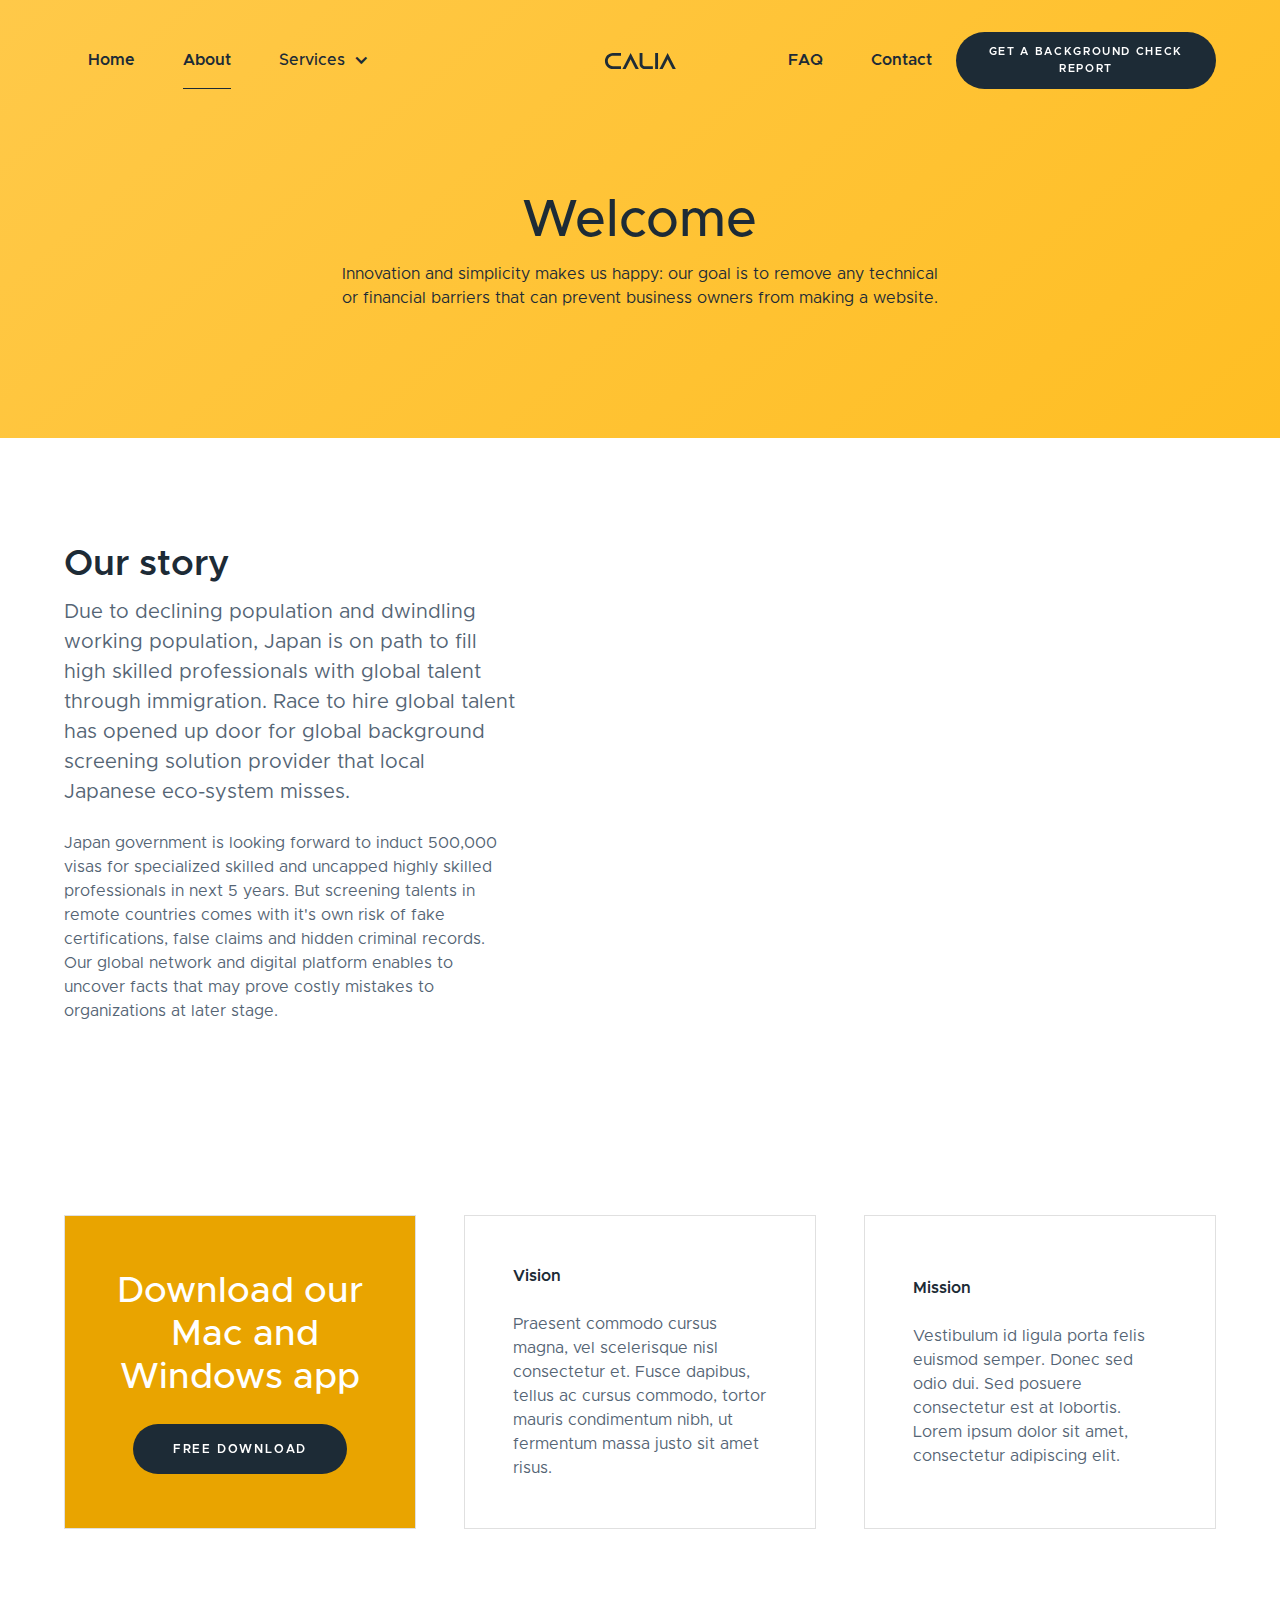
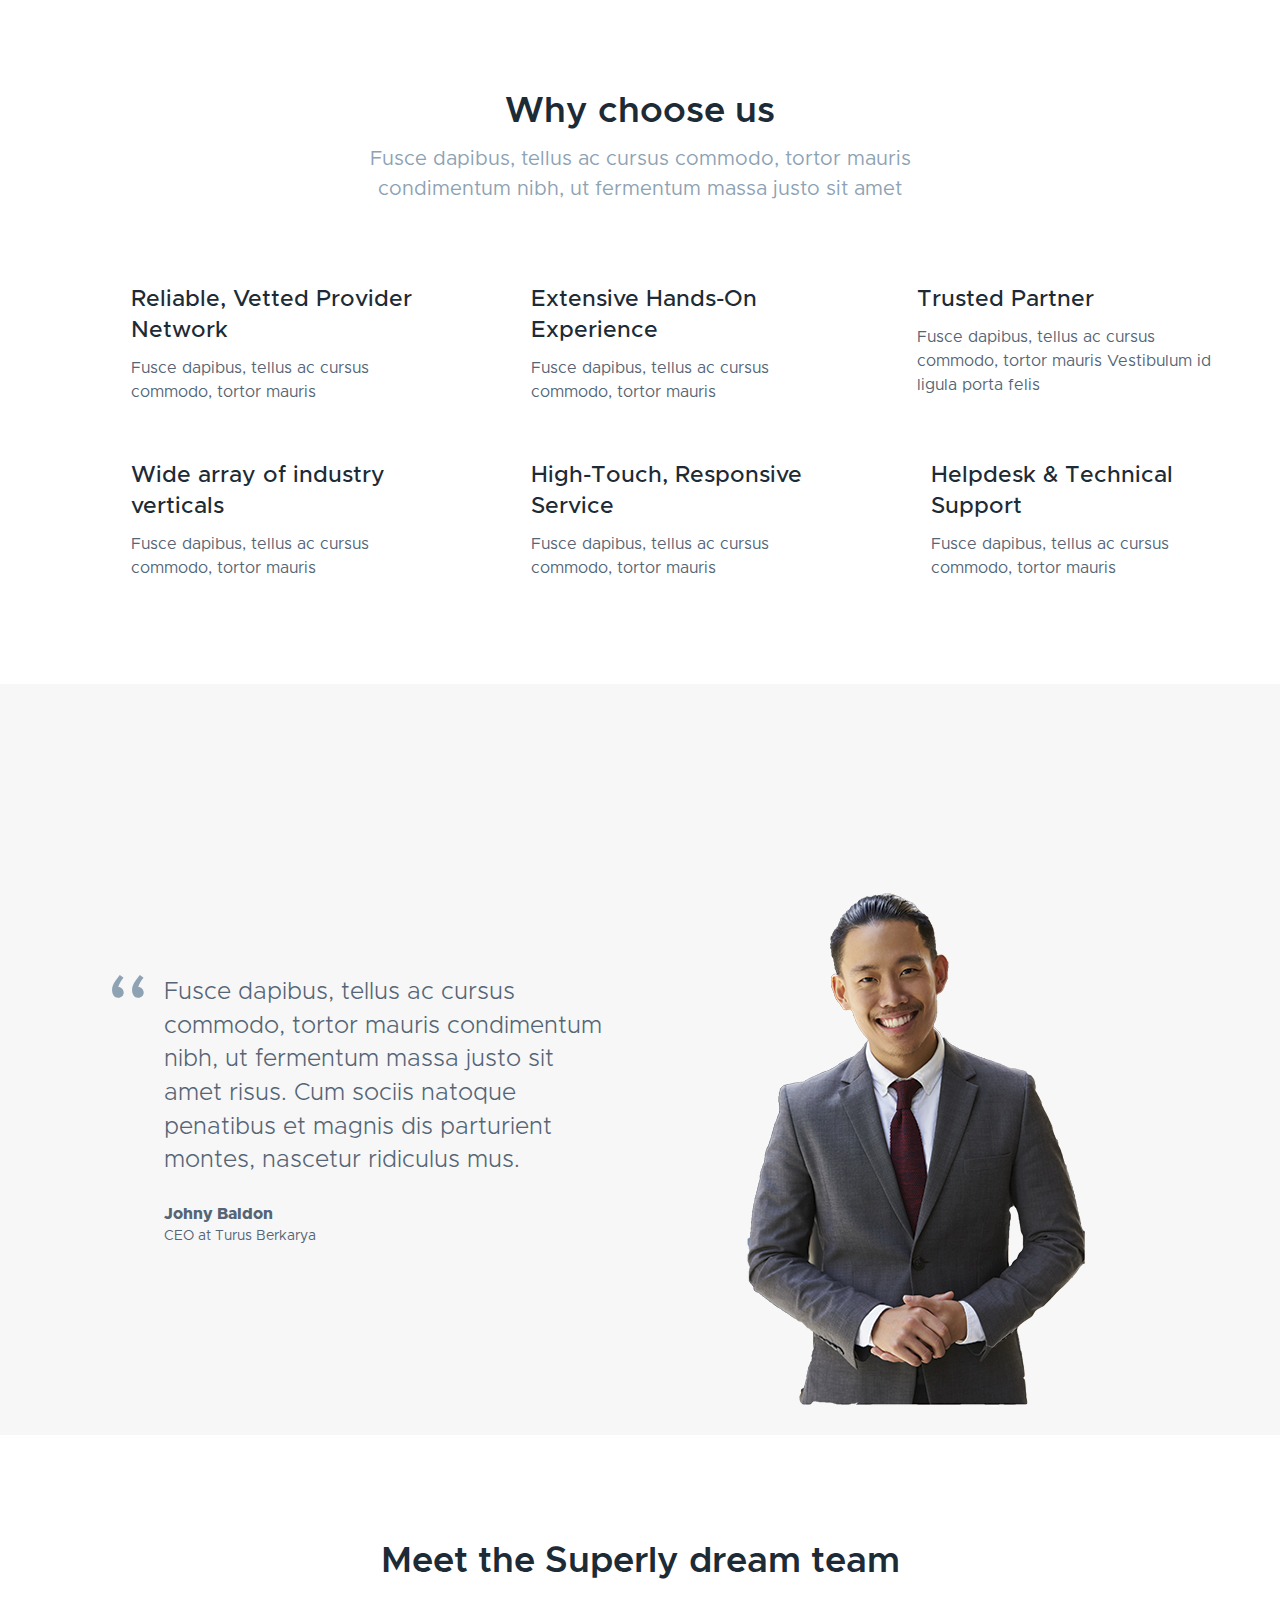
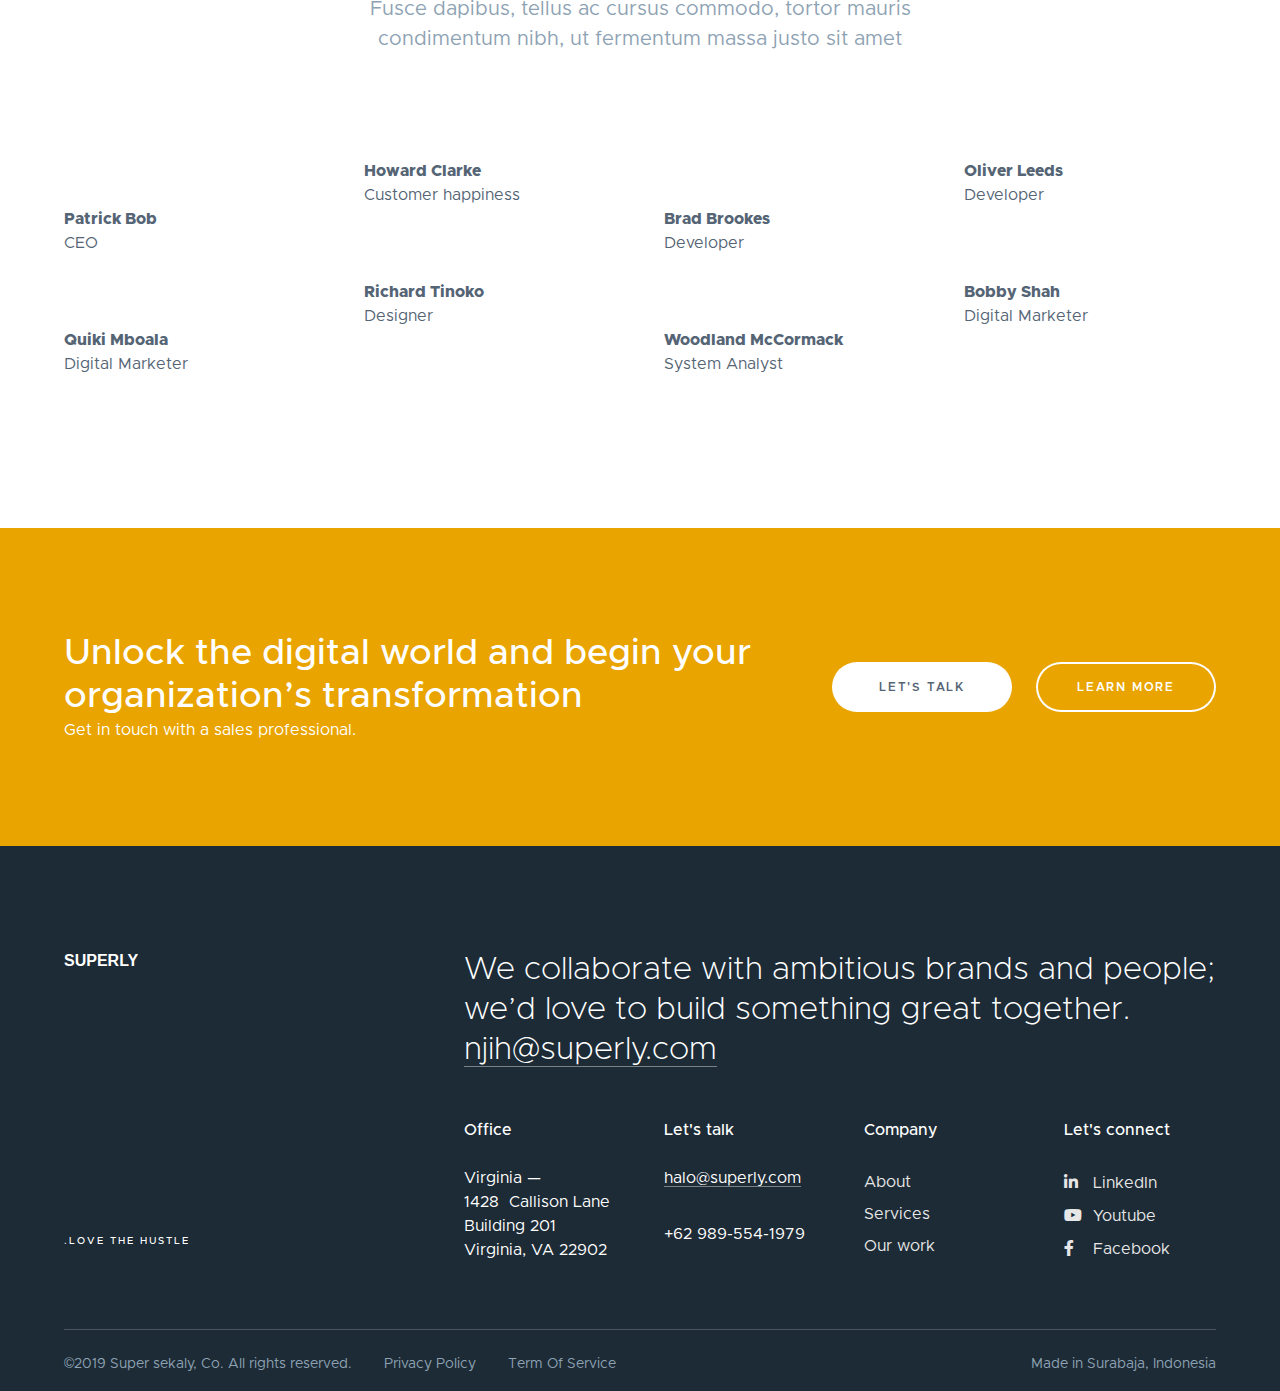
==== commit 3de96c18: "imgadded" ====
--- a/shinrai checker/about.html
+++ b/shinrai checker/about.html
@@ -15,12 +15,13 @@
 </head>
 
 <body>
+    
     <!-- Header Start -->
     <header class="navigation-section position-absolute">
         <div class="navigation-overlay"></div>
         <div class="navigation-and-offcanvas">
             <div class="col no-margin-bottom lg-5 md-basis-uato">
-                <nav class="navigation-menu"><a href="index.html" class="nav-link">Home</a><a href="about.html" class="nav-link w--current">About</a>
+                <nav class="navigation-menu"><a href="index.html" class="nav-link w--current">Home</a><a href="about.html" class="nav-link">About</a>
                     <div data-hover="1" data-delay="0" data-w-id="83a36909-9554-440b-ec90-d232c2c0c83d" class="nav-dropdown w-dropdown">
                         <div class="nav-dropdown-toggle w-dropdown-toggle">
                             <a href="services.html" class="nav-link-block w-inline-block">
@@ -28,15 +29,15 @@
                                 <div class="dropdown-icon w-icon-dropdown-toggle"></div>
                             </a>
                         </div>
-                        <nav class="dropdown-list w-dropdown-list"><a href="finance-transformation.html" class="dropdown-link w-dropdown-link">Finance Transformation</a><a href="lean-finance.html" class="dropdown-link w-dropdown-link">Lean finance</a><a href="Finance-strategy.html" class="dropdown-link w-dropdown-link">Finance strategy</a><a href="family-investment.html" class="dropdown-link w-dropdown-link">Family investment</a></nav>
+                        <nav class="dropdown-list w-dropdown-list"><a href="#" class="dropdown-link w-dropdown-link">Employment Background Screening</a><a href="#" class="dropdown-link w-dropdown-link">Executive sceening</a><a href="#" class="dropdown-link w-dropdown-link">Criminal Record Checks</a><a href="#" class="dropdown-link w-dropdown-link">Global Candidate Screening</a><a href="#" class="dropdown-link w-dropdown-link">Hiring Consultancy</a></nav>
                     </div>
                 </nav>
             </div>
             <div class="col lg-2 md-basis-auto md-order-first no-margin-bottom-lg"><a href="#" class="brand margin-left-right-24px w-inline-block"><img src="images/-asset-calia-dark.svg" alt=""></a></div>
             <div class="col no-margin-bottom lg-5">
-                <nav class="navigation-menu justify-end"><a href="blog.html" class="nav-link">Blog</a><a href="general-contact.html" class="nav-link">Contact</a>
+                <nav class="navigation-menu justify-end"><a href="blog.html" class="nav-link">FAQ</a><a href="general-contact.html" class="nav-link">Contact</a>
                     <a data-w-id="e02ef0fd-d341-7eaf-5ed3-b53528c9af97" href="quote.html" class="button-primary animated is-small alignself-center is-dark md-margin-top-small w-inline-block">
-                        <div class="button-primary-text">get a quote</div>
+                        <div class="button-primary-text">Get a Background Check Report</div>
                         <div class="button-primary-text for-hover">let&#x27;s go <span class="fa margin-left"></span></div>
                     </a>
                 </nav>
@@ -68,16 +69,13 @@
         <div class="container">
             <div class="col lg-5 alignself-center md-12">
                 <h2>Our story</h2>
-                <div class="text-medium margin-bottom">Donec id elit non mi porta gravida at eget metus. Vivamus sagittis lacus vel augue laoreet rutrum faucibus dolor auctor.</div>
+                <div class="text-medium margin-bottom">Due to declining population and dwindling working population, Japan is on path to fill high skilled professionals with global talent through immigration. Race to hire global talent has opened up door for global background screening solution provider that local Japanese eco-system misses.</div>
                 <div class="w-richtext">
-                    <p>Maecenas faucibus mollis interdum. Cras justo odio, dapibus ac facilisis in, egestas eget quam. Nullam id dolor id nibh ultricies vehicula ut id elit. Sed posuere consectetur est at lobortis.</p>
-                    <p>Curabitur blandit tempus porttitor. Morbi leo risus, porta ac consectetur ac, vestibulum at eros. Nullam quis risus eget urna mollis ornare vel eu leo. Vestibulum id ligula porta felis euismod semper. Fusce dapibus, tellus ac cursus commodo, tortor mauris condimentum nibh, ut fermentum massa justo sit amet risus.</p>
-                    <p>Vivamus sagittis lacus vel augue laoreet rutrum faucibus dolor auctor. Vivamus sagittis lacus vel augue laoreet rutrum faucibus dolor auctor. Lorem ipsum dolor sit amet, consectetur adipiscing elit. Cum sociis natoque penatibus et magnis dis parturient montes, nascetur ridiculus mus.</p>
-                    <p>Cum sociis natoque penatibus et magnis dis parturient montes, nascetur ridiculus mus. Cum sociis natoque penatibus et magnis dis parturient montes, nascetur ridiculus mus. Maecenas sed diam eget risus varius blandit sit amet non magna. Vestibulum id ligula porta felis euismod semper. Etiam porta sem malesuada magna mollis euismod. Donec sed odio dui.</p>
+                    <p>Japan government is looking forward to induct 500,000 visas for specialized skilled and uncapped highly skilled professionals in next 5 years. But screening talents in remote countries comes with it's own risk of fake certifications, false claims and hidden criminal records. Our global network and digital platform enables to uncover facts that may prove costly mistakes to organizations at later stage.</p>
                 </div>
             </div>
             <div class="col lg-1 no-margin-bottom"></div>
-            <div class="col lg-6 md-12 order-first md-text-align-center"><img src="https://via.placeholder.com/1000x600.png?text=IMAGE 800w" sizes="(max-width: 479px) 90vw, (max-width: 851px) 94vw, (max-width: 991px) 800px, 45vw" alt=""></div>
+            <div class="col lg-6 md-12 order-first md-text-align-center"><img src="https://static1.squarespace.com/static/561c018fe4b0faa1a2071f57/561f0109e4b0fb0ab3852355/583595dbe58c6223fd7631a8/1479914126719/Trust.jpg?format=1000w" sizes="(max-width: 479px) 90vw, (max-width: 851px) 94vw, (max-width: 991px) 800px, 45vw" alt=""></div>
         </div>
     </div>
     <div class="section no-padding-bottom">
@@ -114,7 +112,7 @@
     </div>
     <div class="container is-wrapping">
       <div class="col lg-4 sm-6 xs-12 md-6">
-        <div class="flex-horizontal"><img src="https://via.placeholder.com/1000x600.png?text=IMAGE" width="64" alt="" class="alignself-top">
+        <div class="flex-horizontal"><img src="images1/number-2.svg" width="64" alt="" class="alignself-top">
           <div class="margin-left">
             <h3>Reliable, Vetted Provider Network</h3>
             <div>Fusce dapibus, tellus ac cursus commodo, tortor mauris </div>
@@ -122,7 +120,7 @@
         </div>
       </div>
       <div class="col lg-4 sm-6 xs-12 md-6">
-        <div class="flex-horizontal"><img src="https://via.placeholder.com/1000x600.png?text=IMAGE" width="64" alt="" class="alignself-top">
+        <div class="flex-horizontal"><img src="images1/number-3.svg" width="64" alt="" class="alignself-top">
           <div class="margin-left">
             <h3>Extensive Hands-On Experience</h3>
             <div>Fusce dapibus, tellus ac cursus commodo, tortor mauris </div>
@@ -130,7 +128,7 @@
         </div>
       </div>
       <div class="col lg-4 sm-6 xs-12 md-6">
-        <div class="flex-horizontal"><img src="https://via.placeholder.com/1000x600.png?text=IMAGE" width="64" alt="" class="alignself-top">
+        <div class="flex-horizontal"><img src="images1/arrow.svg" width="64" alt="" class="alignself-top">
           <div class="margin-left">
             <h3>Trusted Partner</h3>
             <div>Fusce dapibus, tellus ac cursus commodo, tortor mauris Vestibulum id ligula porta felis </div>
@@ -138,7 +136,7 @@
         </div>
       </div>
       <div class="col lg-4 sm-6 xs-12 md-6">
-        <div class="flex-horizontal"><img src="https://via.placeholder.com/1000x600.png?text=IMAGE" width="64" alt="" class="alignself-top">
+        <div class="flex-horizontal"><img src="images1/mudpud.svg" width="64" alt="" class="alignself-top">
           <div class="margin-left">
             <h3>Wide array of industry verticals</h3>
             <div>Fusce dapibus, tellus ac cursus commodo, tortor mauris </div>
@@ -146,7 +144,7 @@
         </div>
       </div>
       <div class="col lg-4 sm-6 xs-12 md-6">
-        <div class="flex-horizontal"><img src="https://via.placeholder.com/1000x600.png?text=IMAGE" width="64" alt="" class="alignself-top">
+        <div class="flex-horizontal"><img src="images1/cursor.svg" width="64" alt="" class="alignself-top">
           <div class="margin-left">
             <h3>High-Touch, Responsive Service</h3>
             <div>Fusce dapibus, tellus ac cursus commodo, tortor mauris </div>
@@ -154,7 +152,7 @@
         </div>
       </div>
       <div class="col lg-4 sm-6 xs-12 md-6">
-        <div class="flex-horizontal"><img src="https://via.placeholder.com/1000x600.png?text=IMAGE" width="64" alt="" class="alignself-top">
+        <div class="flex-horizontal"><img src="images1/dollar.svg" width="64" alt="" class="alignself-top">
           <div class="margin-left">
             <h3>Helpdesk &amp; Technical Support</h3>
             <div>Fusce dapibus, tellus ac cursus commodo, tortor mauris </div>
@@ -165,7 +163,7 @@
   </div>
     <div class="section no-padding-bottom has-bg-accent">
         <div class="container flexh-align-center">
-            <div class="col no-margin-bottom lg-6 md-12 order-last"><img src="https://via.placeholder.com/1000x600.png?text=IMAGE" alt=""></div>
+            <div class="col no-margin-bottom lg-6 md-12 order-last"><img src="image1/image1.png" alt=""></div>
             <div class="col lg-1"></div>
             <div class="col no-margin-bottom lg-5 position-relative md-12">
                 <div class="text-large weight-is-thin margin-bottom">Fusce dapibus, tellus ac cursus commodo, tortor mauris condimentum nibh, ut fermentum massa justo sit amet risus. Cum sociis natoque penatibus et magnis dis parturient montes, nascetur ridiculus mus.</div>
@@ -184,34 +182,34 @@
         </div>
         <div class="container flex-horizontal">
             <div class="col lg-3 shift-down-double md-6 xs-12">
-                <div class="c-team2"><img src="https://via.placeholder.com/1000x600.png?text=IMAGE" alt="" class="margin-bottom">
+                <div class="c-team2"><img src="images1/beard.jpg" alt="" class="margin-bottom">
                     <div><strong>Patrick Bob</strong><br>CEO</div>
                 </div>
-                <div class="c-team2"><img src="https://via.placeholder.com/1000x600.png?text=IMAGE" alt="" class="margin-bottom">
+                <div class="c-team2"><img src="images1/stud.jpg" alt="" class="margin-bottom">
                     <div><strong>Quiki Mboala</strong><br>Digital Marketer</div>
                 </div>
             </div>
             <div class="col lg-3 md-6 xs-12">
-                <div class="c-team2"><img src="https://via.placeholder.com/1000x600.png?text=IMAGE" alt="" class="margin-bottom">
+                <div class="c-team2"><img src="images1/look.jpg" alt="" class="margin-bottom">
                     <div><strong>Howard Clarke</strong><br>Customer happiness</div>
                 </div>
-                <div class="c-team2"><img src="https://via.placeholder.com/1000x600.png?text=IMAGE" alt="" class="margin-bottom">
+                <div class="c-team2"><img src="images1/think.jpg" alt="" class="margin-bottom">
                     <div><strong>Richard Tinoko</strong><br>Designer</div>
                 </div>
             </div>
             <div class="col lg-3 shift-down-double md-6 xs-12">
-                <div class="c-team2"><img src="https://via.placeholder.com/1000x600.png?text=IMAGE" alt="" class="margin-bottom">
+                <div class="c-team2"><img src="images1/cap.jpg" alt="" class="margin-bottom">
                     <div><strong>Brad Brookes</strong><br>Developer</div>
                 </div>
-                <div class="c-team2"><img src="https://via.placeholder.com/1000x600.png?text=IMAGE" alt="" class="margin-bottom">
+                <div class="c-team2"><img src="images1/creative.jpg" alt="" class="margin-bottom">
                     <div><strong>Woodland McCormack</strong><br>System Analyst</div>
                 </div>
             </div>
             <div class="col lg-3 md-6 xs-12">
-                <div class="c-team2"><img src="https://via.placeholder.com/1000x600.png?text=IMAGE" alt="" class="margin-bottom">
+                <div class="c-team2"><img src="images1/teeth.jpg" alt="" class="margin-bottom">
                     <div><strong>Oliver Leeds</strong><br>Developer</div>
                 </div>
-                <div class="c-team2"><img src="https://via.placeholder.com/1000x600.png?text=IMAGE" alt="" class="margin-bottom">
+                <div class="c-team2"><img src="images1/lol.jpg" alt="" class="margin-bottom">
                     <div><strong>Bobby Shah</strong><br>Digital Marketer</div>
                 </div>
             </div>
@@ -258,7 +256,7 @@
                         <div><a href="tel:+62989554979" class="phone-footer">+62 989-554-1979</a></div>
                     </div>
                     <div class="col lg-3 no-margin-bottom-lg md-12">
-                        <div class="size-h4 margin-bottom on-dark">Company</div><a href="#" class="footer-nav-link on-dark">About</a><a href="#" class="footer-nav-link on-dark">Services</a><a href="#" class="footer-nav-link on-dark">Our work</a>
+                        <div class="size-h4 margin-bottom on-dark">Company</div><a href="about.html" class="footer-nav-link on-dark">About</a><a href="#" class="footer-nav-link on-dark">Services</a><a href="#" class="footer-nav-link on-dark">Our work</a>
                     </div>
                     <div class="col lg-3 no-margin-bottom-lg md-12">
                         <div class="size-h4 margin-bottom on-dark">Let&#x27;s connect</div>
